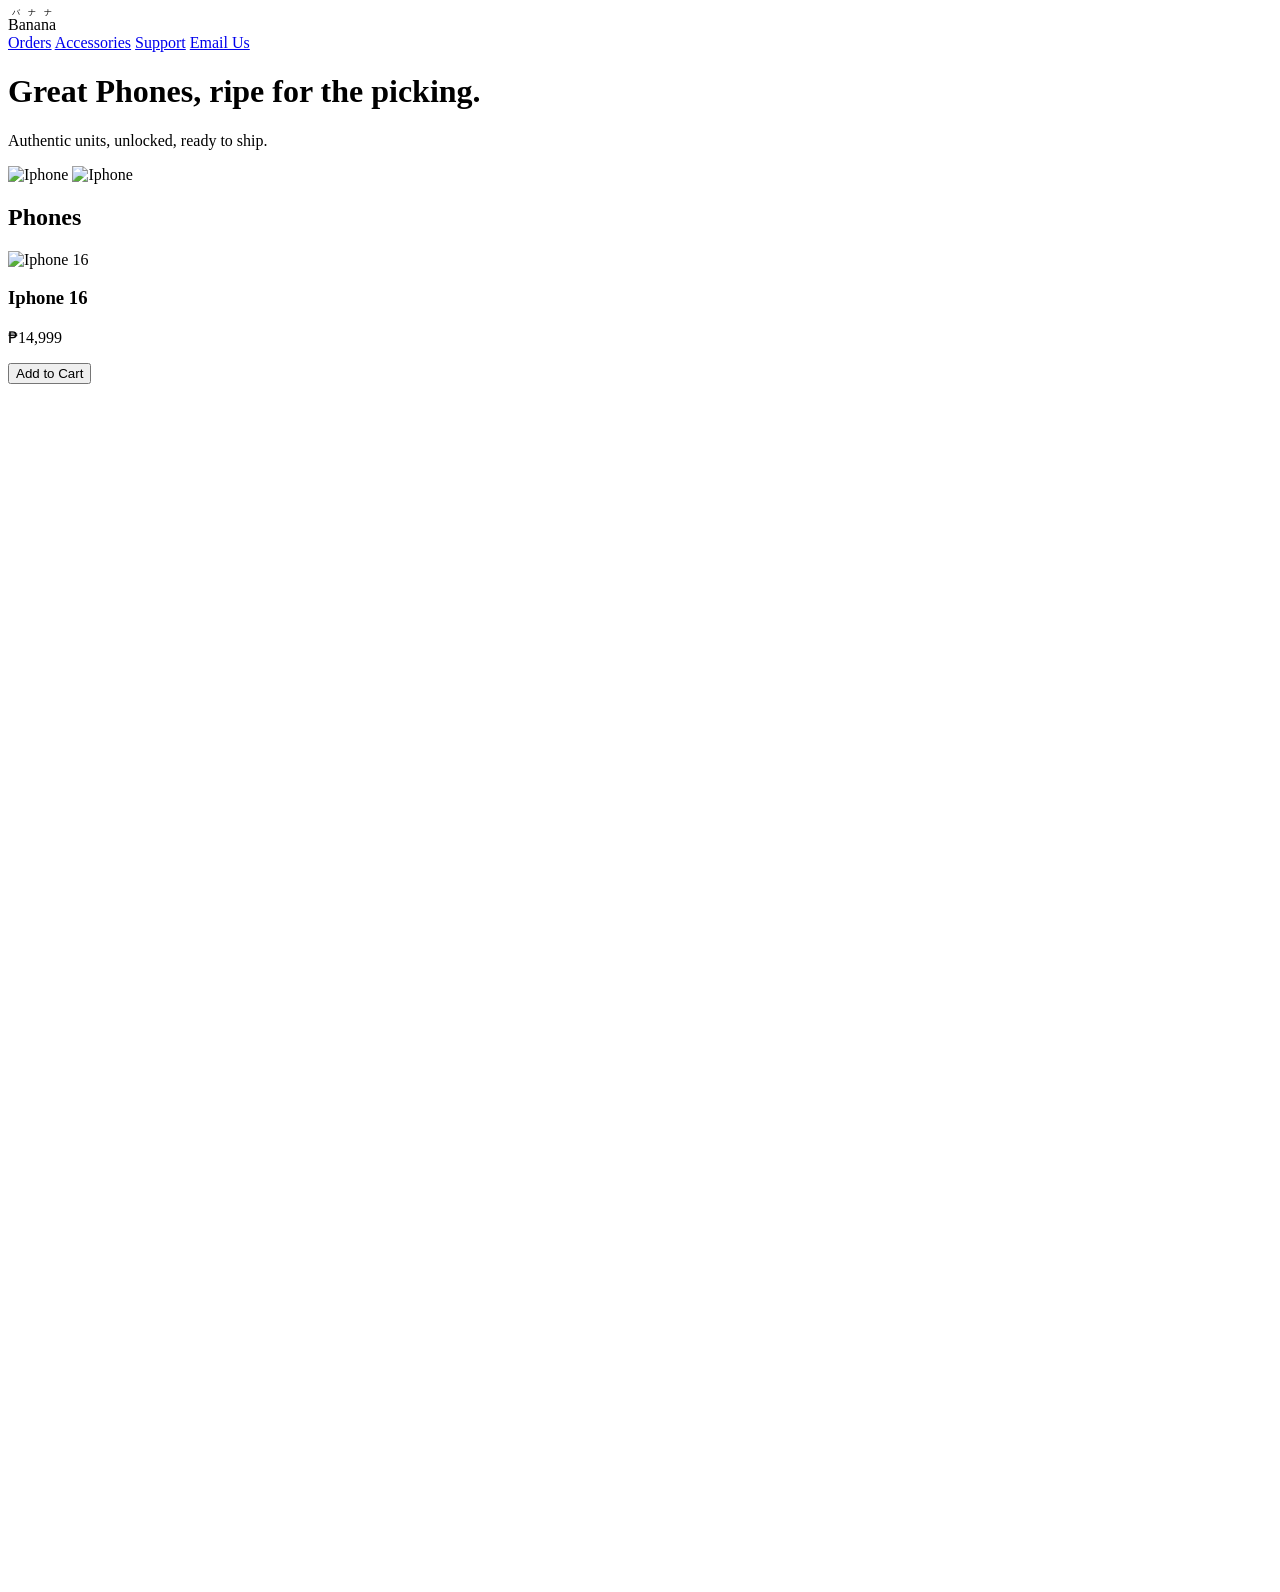
==== index.html @ 6b6dea85 "add index.hrml" ====
<!DOCTYPE html>
<html lang="en">
    <head>
        <meta charset="UTF-8">
        <meta name="viewport" content="width=device-width,initial-scale=1">

        <link rel="icon" type="image/png" href="Images/banana_favicon_96_vertical.png">
        <link rel="stylesheet" href="style.css">
        <title>Banana</title>
    </head>
    <body>
        <div class="banner">
            <nav>
                <div class="logo">
                    <ruby> Banana 
                        <rt>バナナ</rt> 
                    </ruby>
                </div>
                <div class="navlinks">
                    <a href="#">Orders</a>
                    <a href="#">Accessories</a>
                    <a href="#">Support</a>
                    <a href="mailto:kzyrus298@gmail.com">Email Us</a>
                </div>
            </nav>
        

            <div class="hero">
                <div class="copy">
                    <h1>Great Phones, ripe for the picking.</h1>
                    <p>Authentic units, unlocked, ready to ship.</p>
                </div>

                <div class="phones">
                    <img src="Images/front.png" class="phone phone-1" alt="Iphone">
                    <img src="Images/back.png" class="phone phone-2" alt="Iphone">
                    
                </div>
            </div>
        </div>

        <section class="products">
            <h2>Phones</h2>
            <div class="product-grid">

                <div class="product-card">
                    <img src="#" alt="Iphone 16">
                    <h3>Iphone 16</h3>
                    <p class="price">₱14,999</p>
                    <button> Add to Cart </button>
                </div>
                



        <div style="height:1200px;"></div>
        

        <audio id="bgMusic" loop>
            <source src="MUSIC/MYSB.mp3">
        </audio>

        <script src="script.js"></script>
    </body>
</html>
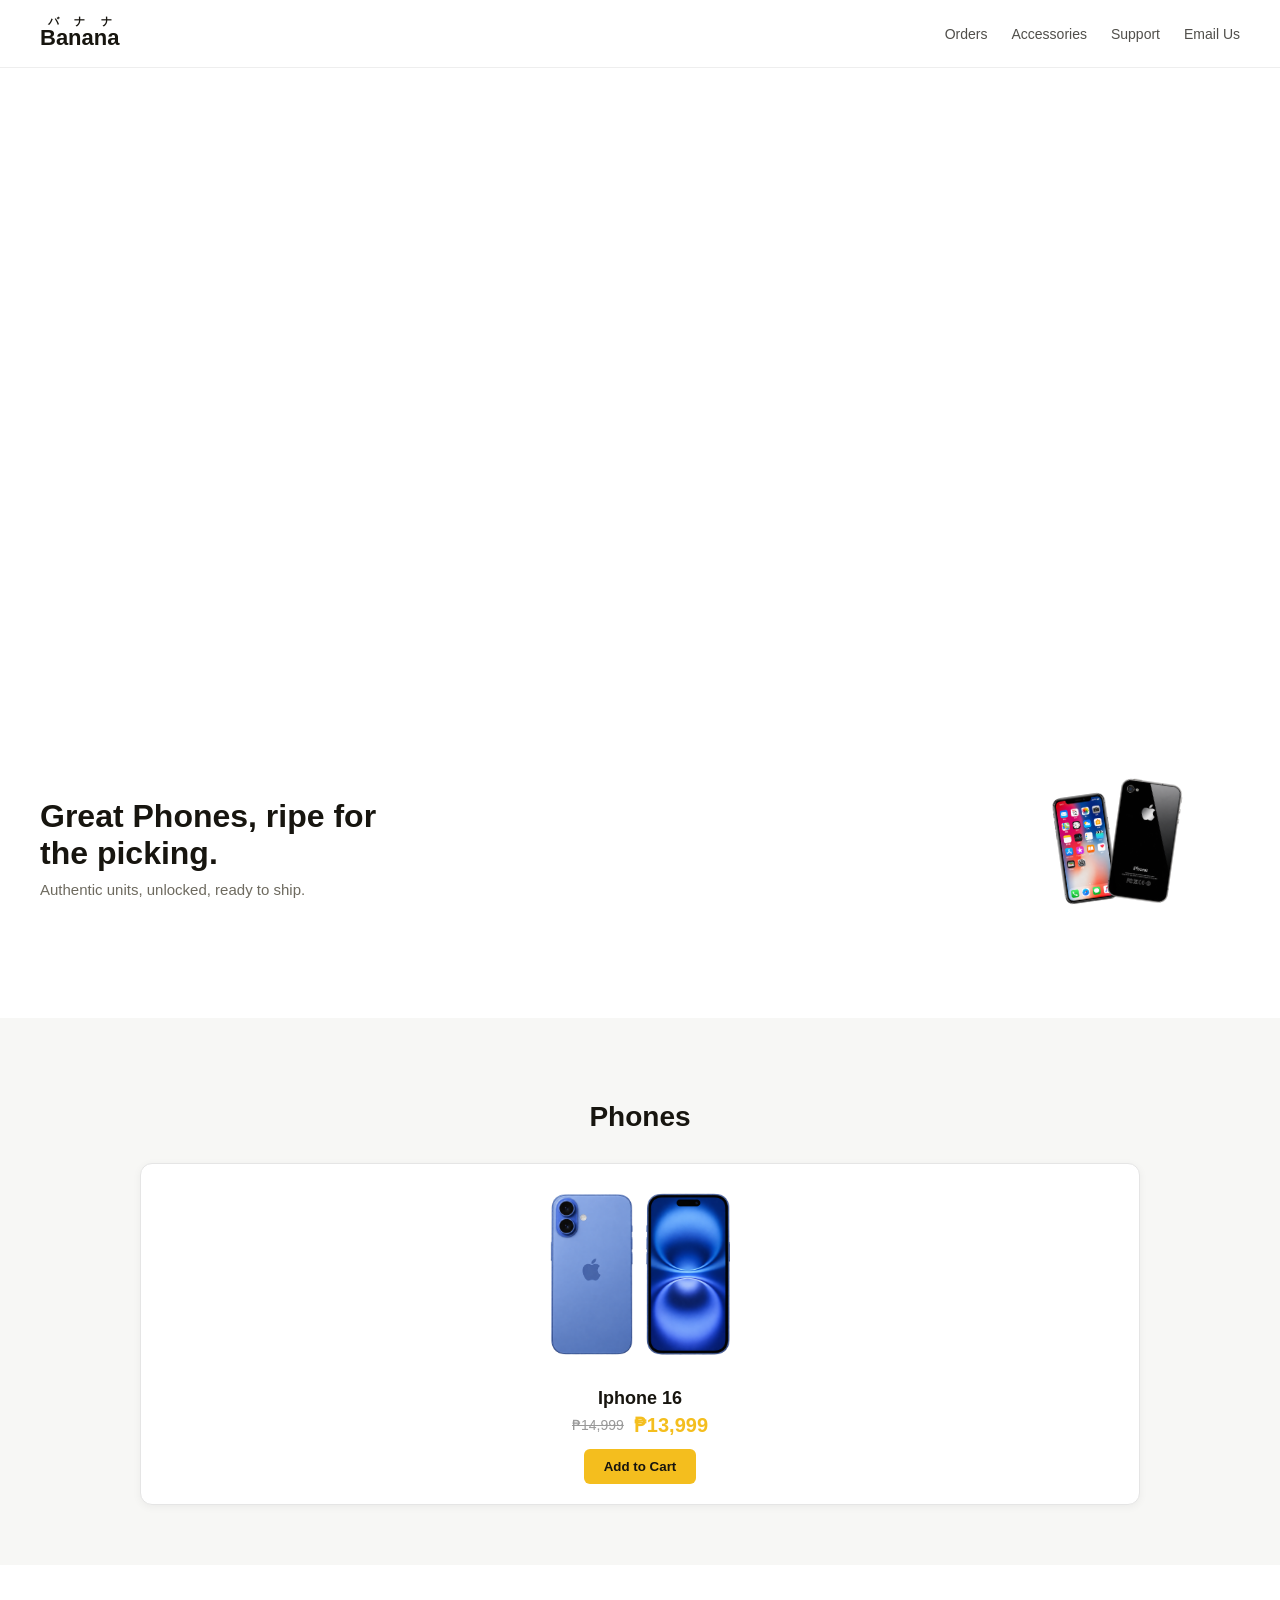
==== commit 3bb00457: "update of index.html,style.css,script.js and added new image and video" ====
--- a/index.html
+++ b/index.html
@@ -9,22 +9,28 @@
         <title>Banana</title>
     </head>
     <body>
+
+        <nav class="top-nav">
+            <div class="logo">
+                <ruby> Banana 
+                    <rt>バナナ</rt> 
+                </ruby>
+            </div>
+            <div class="navlinks">
+                <a href="#">Orders</a>
+                <a href="#">Accessories</a>
+                <a href="#">Support</a>
+                <a href="mailto:kzyrus298@gmail.com">Email Us</a>
+            </div>
+        </nav>
+
+        <div class="hero-video">
+            <video autoplay muted loop playsinline>
+                <source src="Video/video.mp4" type="video/mp4">
+            </video>
+        </div>
+
         <div class="banner">
-            <nav>
-                <div class="logo">
-                    <ruby> Banana 
-                        <rt>バナナ</rt> 
-                    </ruby>
-                </div>
-                <div class="navlinks">
-                    <a href="#">Orders</a>
-                    <a href="#">Accessories</a>
-                    <a href="#">Support</a>
-                    <a href="mailto:kzyrus298@gmail.com">Email Us</a>
-                </div>
-            </nav>
-        
-
             <div class="hero">
                 <div class="copy">
                     <h1>Great Phones, ripe for the picking.</h1>
@@ -34,7 +40,6 @@
                 <div class="phones">
                     <img src="Images/front.png" class="phone phone-1" alt="Iphone">
                     <img src="Images/back.png" class="phone phone-2" alt="Iphone">
-                    
                 </div>
             </div>
         </div>
@@ -44,17 +49,19 @@
             <div class="product-grid">
 
                 <div class="product-card">
-                    <img src="#" alt="Iphone 16">
+                    <img src="Images/IPHONE16.png" alt="Iphone 16">
                     <h3>Iphone 16</h3>
-                    <p class="price">₱14,999</p>
+                    <div class="price-container">
+                        <span class="old-price">₱14,999</span>
+                        <span class="new-price">₱13,999</span>
+                    </div>
                     <button> Add to Cart </button>
                 </div>
-                
 
-
+            </div>
+        </section>
 
         <div style="height:1200px;"></div>
-        
 
         <audio id="bgMusic" loop>
             <source src="MUSIC/MYSB.mp3">
--- a/style.css
+++ b/style.css
@@ -0,0 +1,214 @@
+* {
+    box-sizing: border-box;
+}
+
+body {
+    margin: 0;
+    font-family: sans-serif;
+}
+
+.banner {
+    width: 100%;
+    min-height: 280px;
+    background: #ffffff;
+    padding-bottom: 20px;
+}
+
+
+nav {
+    display: flex;
+    align-items: center;
+    justify-content: space-between;
+    padding: 20px 40px 0;
+}
+
+.logo {
+    color: #17150f;
+    font-size: 22px;
+    font-weight: bold;
+}
+
+.navlinks {
+    display: flex;
+    gap: 24px;
+}
+
+.navlinks a {
+    color: #17150f;
+    text-decoration: none;
+    font-size: 14px;
+    opacity: 0.75;
+}
+
+.hero {
+    display: flex;
+    align-items: center;
+    justify-content: space-between;
+    padding: 20px 40px;
+    flex-wrap: wrap;
+    gap: 20px;
+}
+
+.phone {
+    position: absolute;
+    width: 130px;
+    height: 240px;
+    object-fit: contain;
+}
+
+.phones {
+    position: relative;
+    width: 260px;
+    height: 260px;
+}
+
+.phone-1 {
+    left: 40px;
+    top: 10px;
+}
+
+.phone-2 {
+    left: 100px;
+    top: 0px;
+}
+
+.copy {
+    max-width: 380px;
+}
+
+.copy h1 {
+    color: #17150f;
+    font-size: 32px;
+    line-height: 1.15;
+    margin: 0 0 10px;
+}
+
+.copy p {
+    color: #4a4638;
+    font-size: 15px;
+    opacity: 0.8;
+    margin: 0;
+}
+
+@media (max-width: 700px) {
+    .navlinks {display: none;}
+    .hero {justify-content: center; text-align: center;}
+    .copy h1 {font-size: 26px;}
+}
+
+.products {
+    background: #f7f7f5;
+    padding: 60px 40px;
+    text-align: center;
+}
+
+.products h2 {
+    color: #17150f;
+    font-size: 28px;
+    margin-bottom: 30px;
+}
+
+.product-grid {
+    display: grid;
+    grid-template-columns: repeat(auto-fit, minmax(220px, 1fr));
+    gap: 24px;
+    max-width: 1000px;
+    margin: 0 auto;
+}
+
+.product-card {
+    background: #ffffff;
+    border: 1px solid #e5e5e5;
+    border-radius: 12px;
+    padding: 20px;
+    text-align: center;
+    transition: transform 0.2s ease, box-shadow 0.2s ease;
+    box-shadow: 0 2px 8px rgba(0,0,0,0.05);
+}
+
+.product-card:hover {
+    transform: translateY(-6px);
+    box-shadow: 0 8px 20px rgba(0,0,0,0.1);
+}
+
+.product-card img {
+    width: 100%;
+    height: 180px;
+    object-fit: contain;
+    margin-bottom: 12px;
+}
+
+.product-card h3 {
+    color: #17150f;
+    font-size: 18px;
+    margin: 8px 0 4px;
+}
+
+.product-card button {
+    background: #F4BE1E;
+    color: #17150f;
+    border: none;
+    padding: 10px 20px;
+    border-radius: 6px;
+    font-weight: bold;
+    cursor: pointer;
+}
+
+.product-card button:hover {
+    background: #ffd54a;
+}
+
+.price-container {
+    display: flex;
+    align-items: center;
+    gap: 10px;
+    justify-content: center;
+    margin-bottom: 12px;
+}
+
+.old-price {
+    text-decoration: line-through;
+    color: #999;
+    font-size: 14px;
+}
+
+.new-price {
+    color: #F4BE1E;
+    font-size: 20px;
+    font-weight: bold;
+}
+
+.hero-video {
+    width: 100%;
+    height: 70vh;
+    overflow: hidden;
+    position: relative;
+}
+
+.hero-video video {
+    width: 100%;
+    height: 100%;
+    object-fit: cover;
+    display: block;
+}
+
+.top-nav {
+    display: flex;
+    align-items: center;
+    justify-content: space-between;
+    padding: 16px 40px;
+    background: #ffffff;
+    position: sticky;
+    top: 0;
+    z-index: 100;
+    border-bottom: 1px solid #eee;
+}
+
+.top-nav .logo {
+    color: #17150f;
+}
+
+.top-nav .navlinks a {
+    color: #17150f;
+    opacity: 0.75;
+}
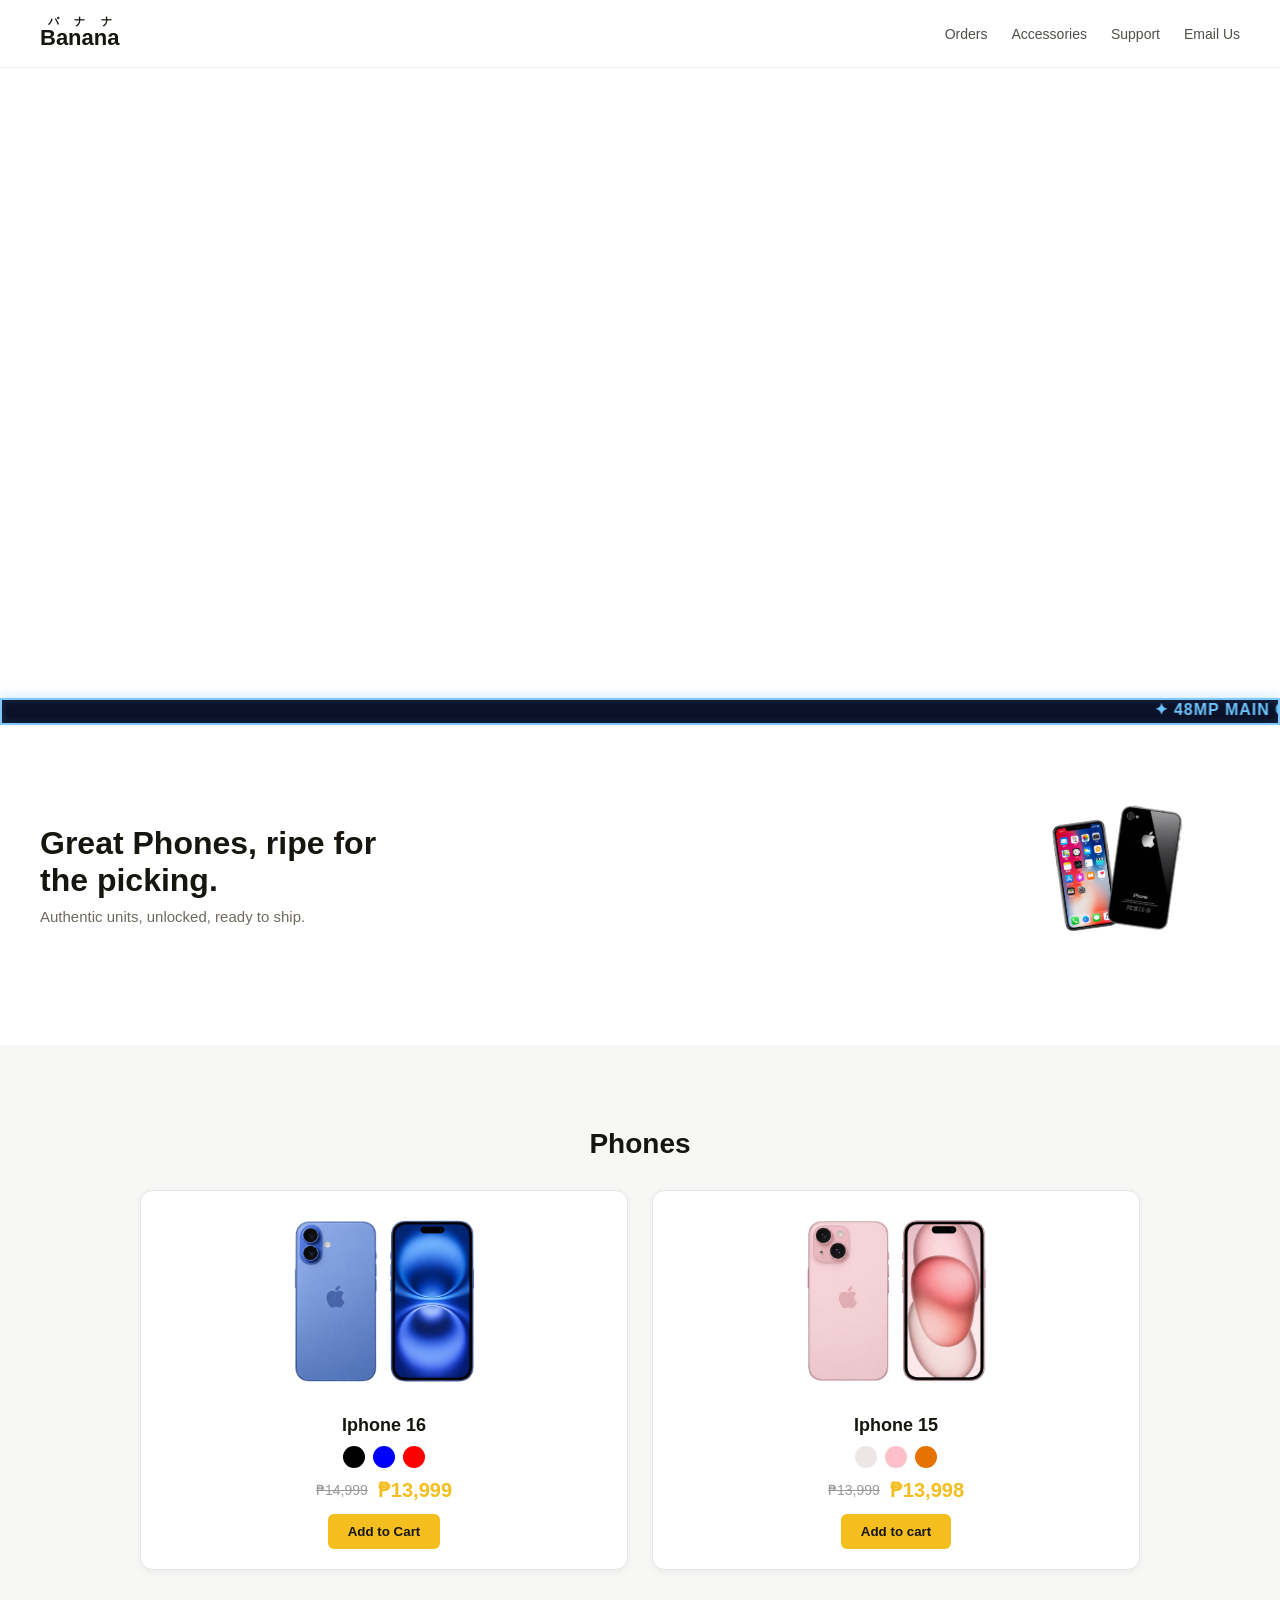
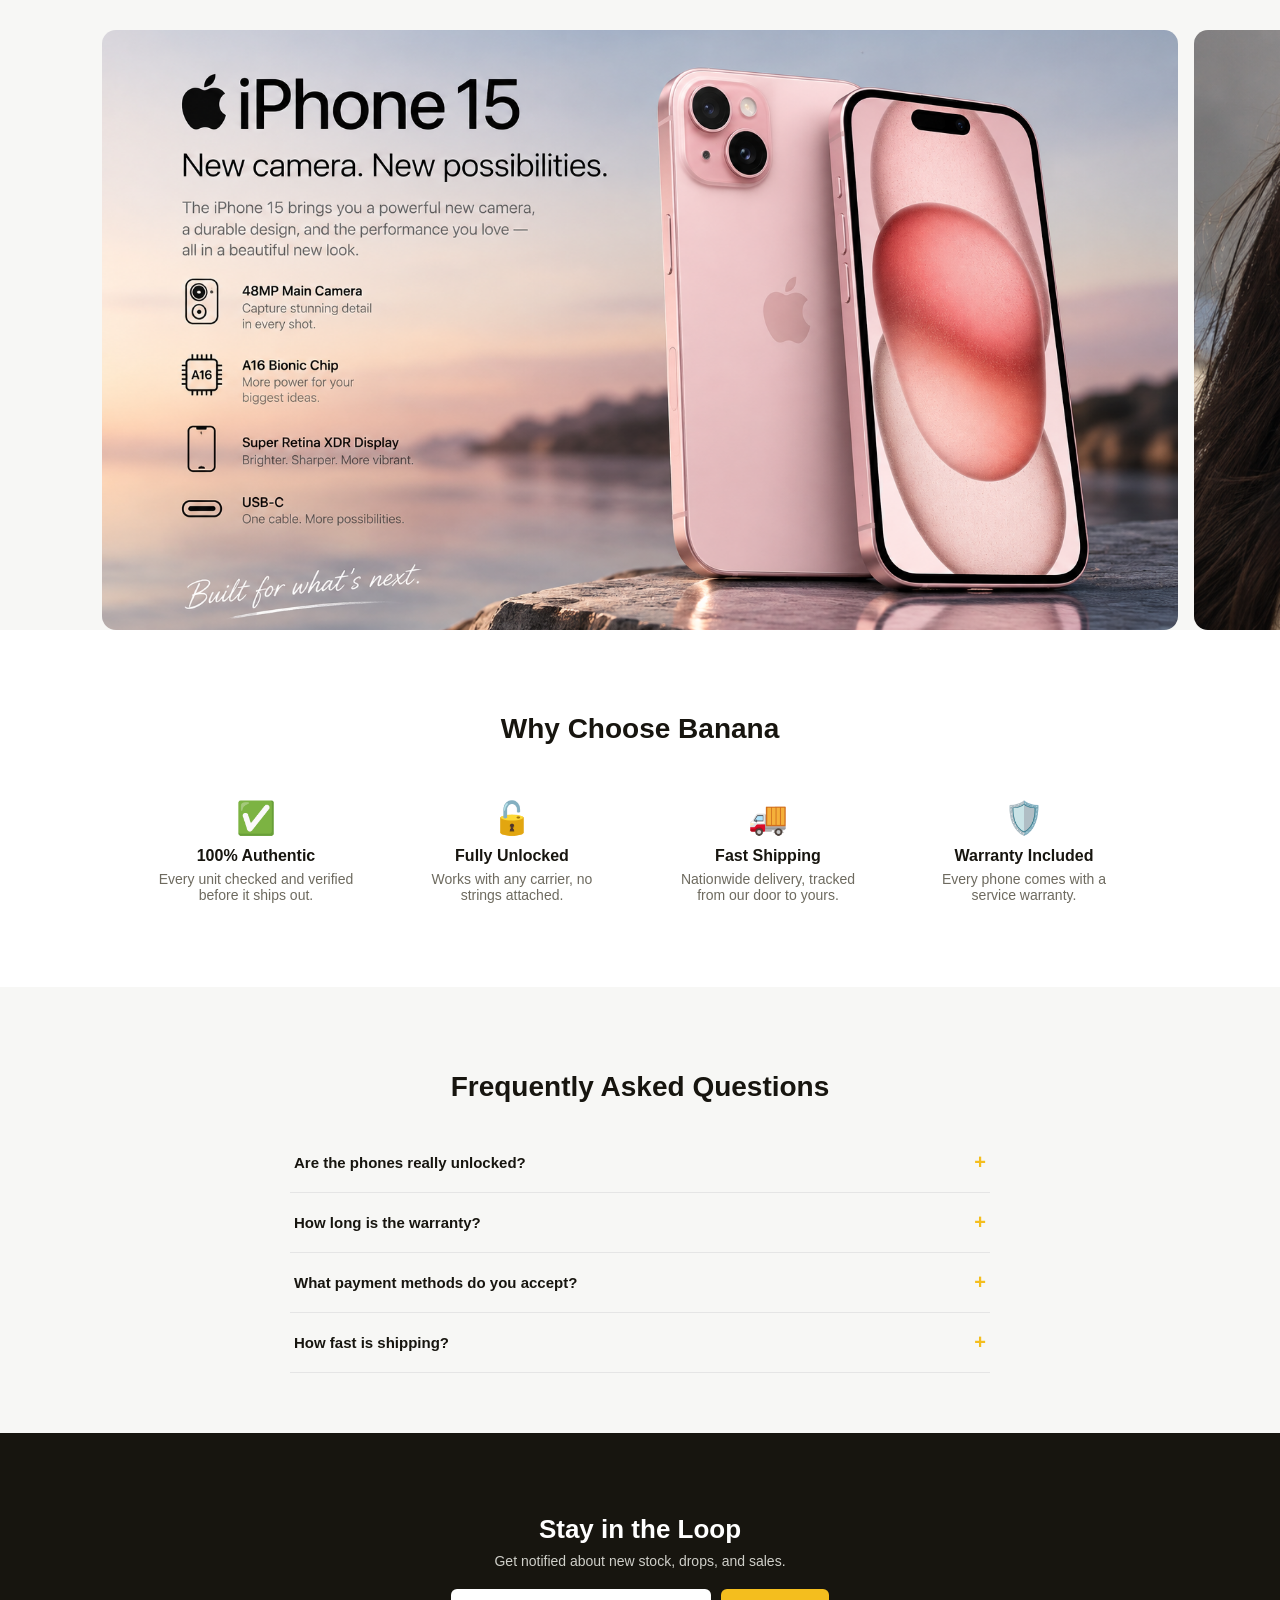
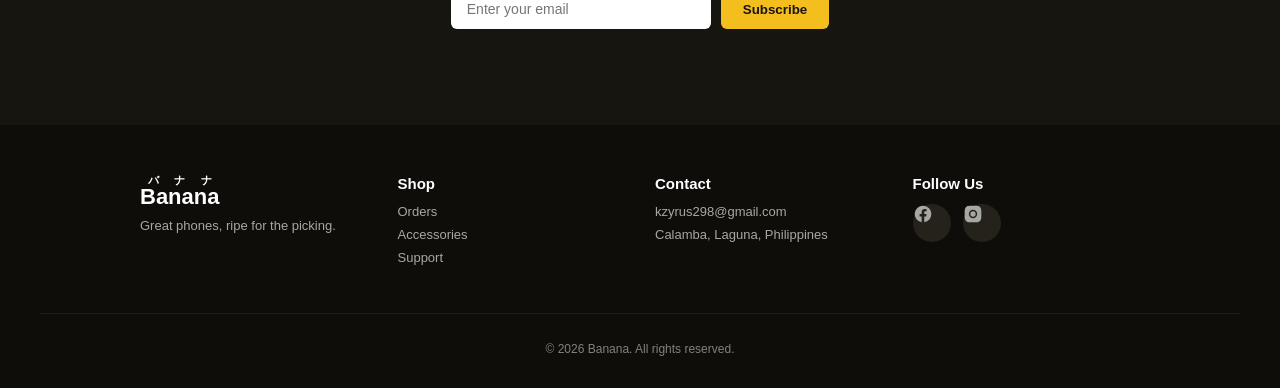
==== commit 551a1ec4: "revised" ====
--- a/index.html
+++ b/index.html
@@ -26,9 +26,26 @@
 
         <div class="hero-video">
             <video autoplay muted loop playsinline>
-                <source src="Video/video.mp4" type="video/mp4">
+                <source src="Videos/4c847b28-3440-4d29-a02b-79b06e06fa0f.mp4" type="video/mp4">
             </video>
         </div>
+        
+
+        <div class="boards_ngani">
+            <marquee>✦ 48MP MAIN CAMERA
+✦ SUPER RETINA DISPLAY
+✦ ALL-DAY BATTERY
+✦ A17 PRO CHIP
+✦ 5G CONNECTIVITY
+✦ USB-C
+✦ FACE ID
+✦ CERAMIC SHIELD
+✦ IP68 WATER RESISTANCE
+✦ PRO CAMERA SYSTEM</marquee>
+
+         </div>
+
+        
 
         <div class="banner">
             <div class="hero">
@@ -49,19 +66,183 @@
             <div class="product-grid">
 
                 <div class="product-card">
-                    <img src="Images/IPHONE16.png" alt="Iphone 16">
+                    <img src="Images/IPHONE16.png" alt="Iphone 16" class="product-img" data-product="iphone16">
                     <h3>Iphone 16</h3>
+
+                    <div class="color-swatches" data-product="iphone16">
+                        <span class="swatch" style="background: #000000" data-img="Images/black.png" data-color="Black"></span>
+                        <span class="swatch" style="background: #0000FF" data-img="Images/IPHONE16.png" data-color="BLue"></span>
+                        <span class="swatch" style="background: #FF0000" data-img="Images/pula.png" data-color="Red"></span>
+                    </div>
+
                     <div class="price-container">
                         <span class="old-price">₱14,999</span>
                         <span class="new-price">₱13,999</span>
                     </div>
                     <button> Add to Cart </button>
-                </div>
-
-            </div>
-        </section>
-
-        <div style="height:1200px;"></div>
+
+
+                </div>
+                
+                <div class="product-card">
+                    <img src="Images/iphone15.png" alt="Iphone 15" class="product-img" data-product="iphone15">
+                    <h3>Iphone 15</h3>
+
+                    <div class="color-swatches" data-product="iphone15">
+                        <span class="swatch" style="background: #ece6e6" data-img="Images/white.png" data-color="Black"></span>
+                        <span class="swatch" style="background: #FFC0CB" data-img="Images/iphone15.png" data-color="Black"></span>
+                        <span class="swatch" style="background: #E67300" data-img="Images/orange.png" data-color="Black"></span>
+                    </div>
+
+                    <div class="price-container">
+                        <span class="old-price">₱13,999</span>
+                        <span class="new-price">₱13,998</span>
+                    </div>
+                    <button> Add to cart </button>
+                </div>
+
+            </div>
+        </section>
+
+        <section class="ad-slideshow">
+            <div class="slideshow-container">
+                <div class="slides-track">
+                    <img src="Images/slide1.png" class="slide" alt="Promo 1">
+                    <img src="Images/slide2.png" class="slide" alt="Promo 2">
+                    <img src="Images/slide3.png" class="slide" alt="Promo 3">
+                </div>
+            </div>
+            </div>
+        </section>
+
+        <section class="why-us">
+            <h2>Why Choose Banana</h2>
+            <div class="badges-grid">
+                <div class="badge">
+                    <div class="badge-icon">✅</div>
+                    <h4>100% Authentic</h4>
+                    <p>Every unit checked and verified before it ships out.</p>
+                </div>
+                <div class="badge">
+                    <div class="badge-icon">🔓</div>
+                    <h4>Fully Unlocked</h4>
+                    <p>Works with any carrier, no strings attached.</p>
+                </div>
+                <div class="badge">
+                    <div class="badge-icon">🚚</div>
+                    <h4>Fast Shipping</h4>
+                    <p>Nationwide delivery, tracked from our door to yours.</p>
+                </div>
+                <div class="badge">
+                    <div class="badge-icon">🛡️</div>
+                    <h4>Warranty Included</h4>
+                    <p>Every phone comes with a service warranty.</p>
+                </div>
+            </div>
+        </section>
+
+        <section class="faq">
+            <h2>Frequently Asked Questions</h2>
+            <div class="faq-list">
+
+                <div class="faq-item">
+                    <button class="faq-question">
+                        Are the phones really unlocked?
+                        <span class="faq-icon">+</span>
+                    </button>
+                    <div class="faq-answer">
+                        <p>Yes every unit we sell is factory or carrier unlocked, so it works with any SIM.</p>
+                    </div>
+                </div>
+
+                <div class="faq-item">
+                    <button class="faq-question">
+                        How long is the warranty?
+                        <span class="faq-icon">+</span>
+                    </button>
+                    <div class="faq-answer">
+                        <p>All units come with a standard service warranty. Reach out through Support for details on your specific model.</p>
+                    </div>
+                </div>
+
+                <div class="faq-item">
+                    <button class="faq-question">
+                        What payment methods do you accept?
+                        <span class="faq-icon">+</span>
+                    </button>
+                    <div class="faq-answer">
+                        <p>We accept GCash, Maya, bank transfer, and cash on delivery for select areas.</p>
+                    </div>
+                </div>
+
+                <div class="faq-item">
+                    <button class="faq-question">
+                        How fast is shipping?
+                        <span class="faq-icon">+</span>
+                    </button>
+                    <div class="faq-answer">
+                        <p>Most orders ship within 1-2 business days, with tracking sent straight to your email.</p>
+                    </div>
+                </div>
+
+            </div>
+        </section>
+
+        <section class="newsletter">
+            <h2>Stay in the Loop</h2>
+            <p>Get notified about new stock, drops, and sales.</p>
+            <form class="newsletter-form" id="newsletterForm">
+                <input type="email" id="newsletterEmail" placeholder="Enter your email" required>
+                <button type="submit">Subscribe</button>
+            </form>
+            <p class="newsletter-msg" id="newsletterMsg"></p>
+        </section>
+
+        <footer class="site-footer">
+            <div class="footer-grid">
+                <div class="footer-col">
+                    <div class="logo">
+                        <ruby> Banana
+                            <rt>バナナ</rt>
+                        </ruby>
+                    </div>
+                    <p>Great phones, ripe for the picking.</p>
+                </div>
+
+                <div class="footer-col">
+                    <h4>Shop</h4>
+                    <a href="#">Orders</a>
+                    <a href="#">Accessories</a>
+                    <a href="#">Support</a>
+                </div>
+
+                <div class="footer-col">
+                    <h4>Contact</h4>
+                    <a href="mailto:kzyrus298@gmail.com">kzyrus298@gmail.com</a>
+                    <p>Calamba, Laguna, Philippines</p>
+                </div>
+
+                <div class="footer-col">
+                    <h4>Follow Us</h4>
+                    <div class="social-links">
+                        <a href="https://www.facebook.com/" target="_blank" rel="noopener" aria-label="Facebook" class="social-icon">
+                            <svg viewBox="0 0 24 24" width="20" height="20" fill="currentColor">
+                                <path d="M22 12a10 10 0 1 0-11.6 9.87v-6.98H7.9V12h2.5V9.8c0-2.48 1.48-3.85 3.74-3.85 1.08 0 2.21.2 2.21.2v2.43h-1.25c-1.23 0-1.61.76-1.61 1.55V12h2.75l-.44 2.89h-2.31v6.98A10 10 0 0 0 22 12z"/>
+                            </svg>
+                        </a>
+                        <a href="https://www.instagram.com/karlzen__/" target="_blank" rel="noopener" aria-label="Instagram" class="social-icon">
+                            <svg viewBox="0 0 24 24" width="20" height="20" fill="currentColor">
+                                <path d="M12 2c2.72 0 3.06.01 4.12.06 1.06.05 1.79.22 2.43.47.66.26 1.22.6 1.77 1.15.55.55.9 1.11 1.15 1.77.25.64.42 1.37.47 2.43.05 1.06.06 1.4.06 4.12s-.01 3.06-.06 4.12c-.05 1.06-.22 1.79-.47 2.43a4.9 4.9 0 0 1-1.15 1.77 4.9 4.9 0 0 1-1.77 1.15c-.64.25-1.37.42-2.43.47-1.06.05-1.4.06-4.12.06s-3.06-.01-4.12-.06c-1.06-.05-1.79-.22-2.43-.47a4.9 4.9 0 0 1-1.77-1.15 4.9 4.9 0 0 1-1.15-1.77c-.25-.64-.42-1.37-.47-2.43C2.01 15.06 2 14.72 2 12s.01-3.06.06-4.12c.05-1.06.22-1.79.47-2.43.26-.66.6-1.22 1.15-1.77.55-.55 1.11-.9 1.77-1.15.64-.25 1.37-.42 2.43-.47C8.94 2.01 9.28 2 12 2zm0 5a5 5 0 1 0 0 10 5 5 0 0 0 0-10zm0 8.2a3.2 3.2 0 1 1 0-6.4 3.2 3.2 0 0 1 0 6.4zm5.4-8.4a1.2 1.2 0 1 1-2.4 0 1.2 1.2 0 0 1 2.4 0z"/>
+                            </svg>
+                        </a>
+                    </div>
+                </div>
+            </div>
+
+            <div class="footer-bottom">
+                <p>&copy; 2026 Banana. All rights reserved.</p>
+            </div>
+        </footer>
 
         <audio id="bgMusic" loop>
             <source src="MUSIC/MYSB.mp3">
--- a/style.css
+++ b/style.css
@@ -136,6 +136,11 @@
     height: 180px;
     object-fit: contain;
     margin-bottom: 12px;
+    transition: transform 0.3s ease;
+}
+
+.product-card:hover img {
+    transform: scale(1.08);
 }
 
 .product-card h3 {
@@ -211,4 +216,327 @@
 .top-nav .navlinks a {
     color: #17150f;
     opacity: 0.75;
+}
+/* ===== Why Choose Us / Trust Badges ===== */
+.why-us {
+    padding: 60px 40px;
+    text-align: center;
+    background: #ffffff;
+}
+
+.why-us h2 {
+    color: #17150f;
+    font-size: 28px;
+    margin-bottom: 30px;
+}
+
+.badges-grid {
+    display: grid;
+    grid-template-columns: repeat(auto-fit, minmax(200px, 1fr));
+    gap: 24px;
+    max-width: 1000px;
+    margin: 0 auto;
+}
+
+.badge {
+    padding: 24px 16px;
+}
+
+.badge-icon {
+    font-size: 32px;
+    margin-bottom: 10px;
+}
+
+.badge h4 {
+    color: #17150f;
+    font-size: 16px;
+    margin: 0 0 6px;
+}
+
+.badge p {
+    color: #4a4638;
+    font-size: 14px;
+    opacity: 0.8;
+    margin: 0;
+}
+
+.faq {
+    padding: 60px 40px;
+    background: #f7f7f5;
+}
+
+.faq h2 {
+    color: #17150f;
+    font-size: 28px;
+    text-align: center;
+    margin-bottom: 30px;
+}
+
+.faq-list {
+    max-width: 700px;
+    margin: 0 auto;
+}
+
+.faq-item {
+    border-bottom: 1px solid #e5e5e5;
+}
+
+.faq-question {
+    width: 100%;
+    background: none;
+    border: none;
+    text-align: left;
+    padding: 18px 4px;
+    font-size: 15px;
+    font-weight: bold;
+    color: #17150f;
+    cursor: pointer;
+    display: flex;
+    justify-content: space-between;
+    align-items: center;
+}
+
+.faq-icon {
+    color: #F4BE1E;
+    font-size: 20px;
+    transition: transform 0.2s ease;
+}
+
+.faq-item.active .faq-icon {
+    transform: rotate(45deg);
+}
+
+.faq-answer {
+    max-height: 0;
+    overflow: hidden;
+    transition: max-height 0.3s ease;
+}
+
+.faq-item.active .faq-answer {
+    max-height: 200px;
+}
+
+.faq-answer p {
+    color: #4a4638;
+    font-size: 14px;
+    line-height: 1.5;
+    padding: 0 4px 16px;
+    margin: 0;
+}
+
+/* ===== Newsletter ===== */
+.newsletter {
+    padding: 60px 40px;
+    text-align: center;
+    background: #17150f;
+}
+
+.newsletter h2 {
+    color: #ffffff;
+    font-size: 26px;
+    margin-bottom: 8px;
+}
+
+.newsletter p {
+    color: #cfcfc9;
+    font-size: 14px;
+    margin: 0 0 20px;
+}
+
+.newsletter-form {
+    display: flex;
+    justify-content: center;
+    gap: 10px;
+    flex-wrap: wrap;
+}
+
+.newsletter-form input {
+    padding: 12px 16px;
+    border-radius: 6px;
+    border: none;
+    width: 260px;
+    max-width: 80vw;
+    font-size: 14px;
+}
+
+.newsletter-form button {
+    background: #F4BE1E;
+    color: #17150f;
+    border: none;
+    padding: 12px 22px;
+    border-radius: 6px;
+    font-weight: bold;
+    cursor: pointer;
+}
+
+.newsletter-form button:hover {
+    background: #ffd54a;
+}
+
+.newsletter-msg {
+    margin-top: 12px;
+    font-size: 13px;
+    color: #F4BE1E;
+    min-height: 16px;
+}
+
+/* ===== Footer ===== */
+.site-footer {
+    background: #0f0d09;
+    color: #cfcfc9;
+    padding: 50px 40px 20px;
+}
+
+.site-footer .logo {
+    color: #ffffff;
+    margin-bottom: 8px;
+}
+
+.footer-grid {
+    display: grid;
+    grid-template-columns: repeat(auto-fit, minmax(180px, 1fr));
+    gap: 30px;
+    max-width: 1000px;
+    margin: 0 auto;
+}
+
+.footer-col h4 {
+    color: #ffffff;
+    font-size: 15px;
+    margin: 0 0 12px;
+}
+
+.footer-col p {
+    font-size: 13px;
+    opacity: 0.8;
+    margin: 0 0 6px;
+}
+
+.footer-col a {
+    display: block;
+    color: #cfcfc9;
+    text-decoration: none;
+    font-size: 13px;
+    opacity: 0.8;
+    margin-bottom: 8px;
+}
+
+.footer-col a:hover {
+    opacity: 1;
+    color: #F4BE1E;
+}
+
+.social-links {
+    display: flex;
+    gap: 12px;
+}
+
+.social-icon {
+    display: flex;
+    align-items: center;
+    justify-content: center;
+    width: 38px;
+    height: 38px;
+    border-radius: 50%;
+    background: #2a2820;
+    color: #cfcfc9;
+    margin-bottom: 0;
+    transition: background 0.2s ease, color 0.2s ease, transform 0.2s ease;
+}
+
+.social-icon:hover {
+    background: #F4BE1E;
+    color: #17150f;
+    transform: translateY(-3px);
+}
+
+.footer-bottom {
+    text-align: center;
+    border-top: 1px solid #2a2820;
+    margin-top: 40px;
+    padding-top: 16px;
+    font-size: 12px;
+    opacity: 0.6;
+}
+
+/* ===== Ad Slideshow ===== */
+.ad-slideshow {
+    width: 100%;
+    background: #f7f7f5;
+    padding: 0;
+}
+
+.slideshow-container {
+    position: relative;
+    width: 100%;
+    height: 600px;
+    overflow: hidden;
+    padding: 0 8%;
+    box-sizing: border-box;
+}
+
+.slides-track {
+    display: flex;
+    height: 100%;
+    gap: 16px;
+    transition: transform 0.6s ease;
+}
+
+.slide {
+    flex: 0 0 100%;
+    height: 100%;
+    object-fit: cover;
+    border-radius: 14px;
+}
+
+@media (max-width: 700px) {
+    .slideshow-container {
+        height: 220px;
+        padding: 0 5%;
+    }
+}
+
+input:focus {
+    background: #94944f;
+}
+
+button.faq-question{
+    cursor: cell;
+}
+
+.boards_ngani {
+    border: 2px solid #7ec8ff;
+    background-color: #0a1128;
+    box-shadow: 0 0 12px rgba(126, 200, 255, 0.5), inset 0 0 8px rgba(126, 200, 255, 0.15);
+}
+marquee {
+    font-weight: bold;
+    color: #6ec6ff;
+    font-size: 16px;
+    letter-spacing: 1px;
+    word-spacing: 50%;
+}
+
+.color-swatches {
+    display: flex;
+    justify-content: center;
+    gap: 8px;
+    margin: 10px 0;
+}
+
+.swatch {
+    width: 22px;
+    height: 22px;
+    border-radius: 50%;
+    cursor: pointer;
+    border: 2px solid transparent;
+    transition: transform 0.15s ease, border-color 0.15s ease;
+}
+
+.swatch:hover {
+    transform: scale(1.15);
+}
+
+.swatch.selected {
+    border-color: #F4BE1E;
 }
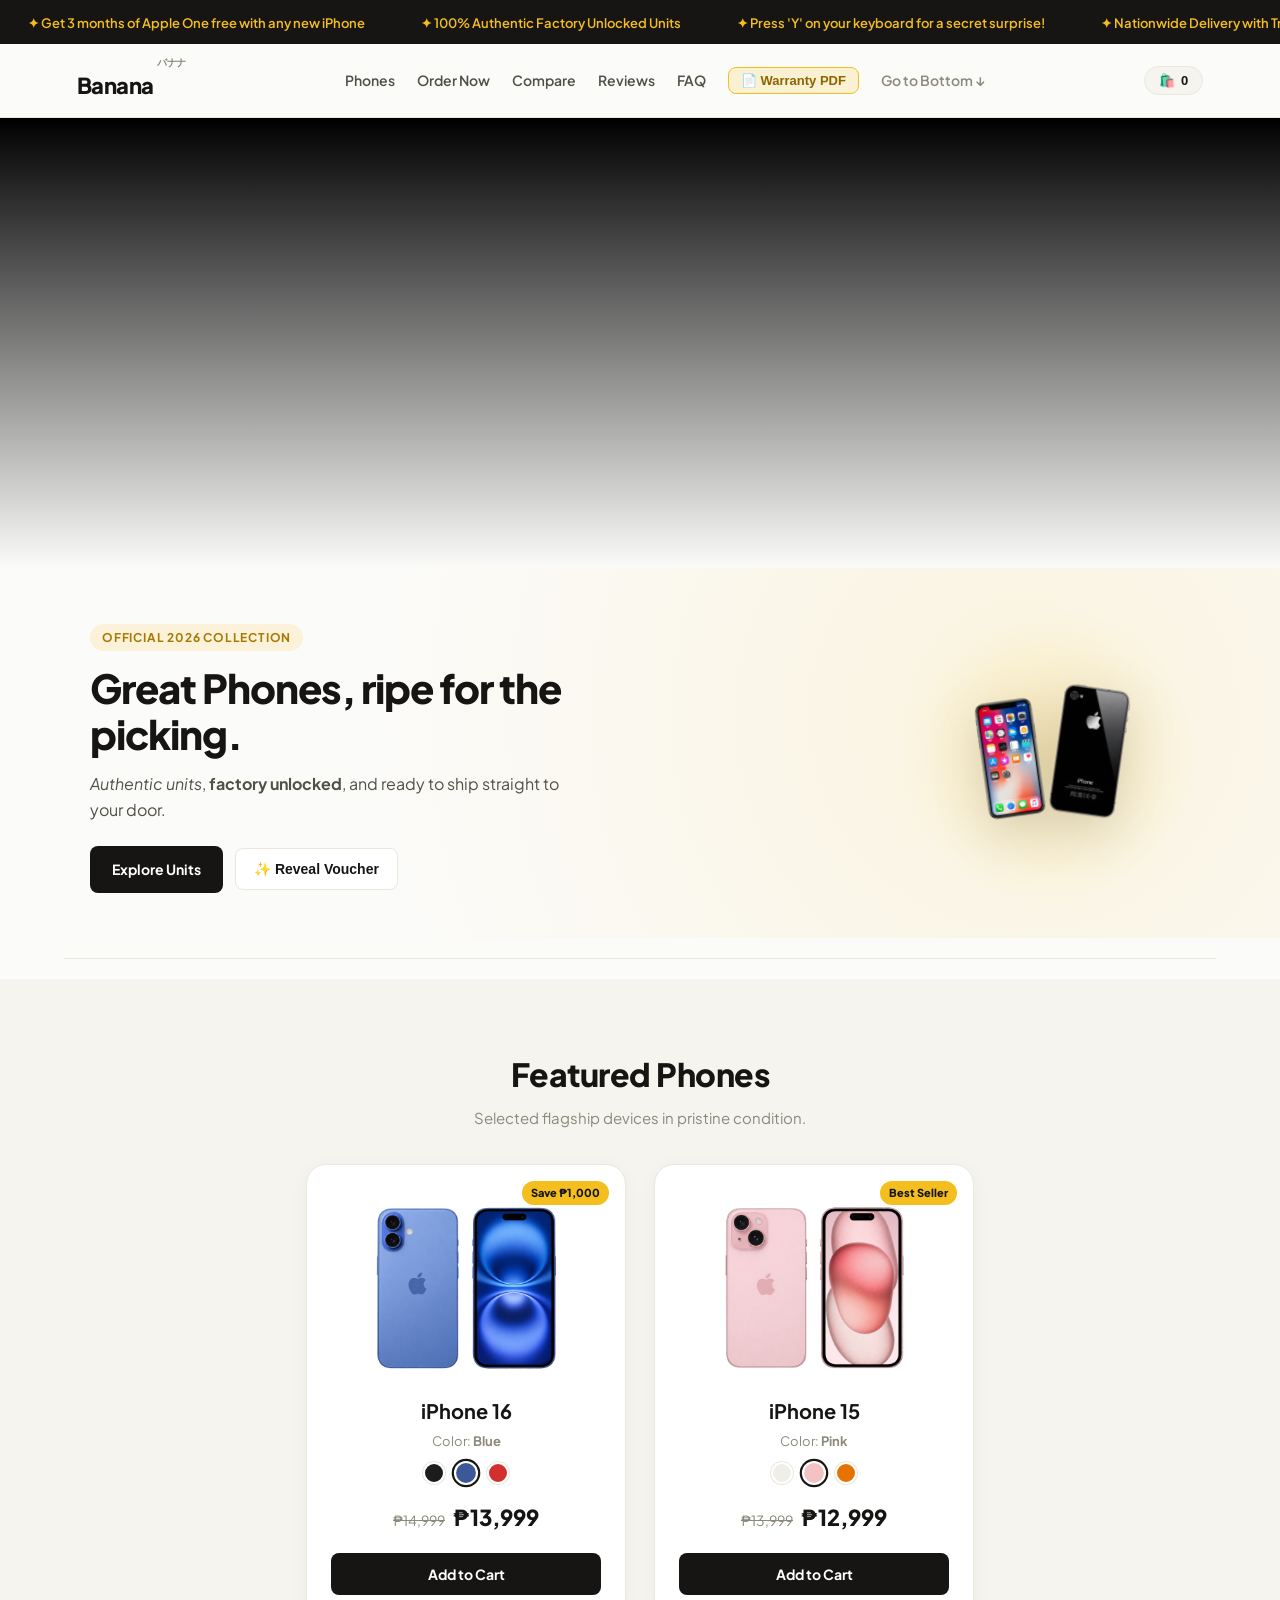
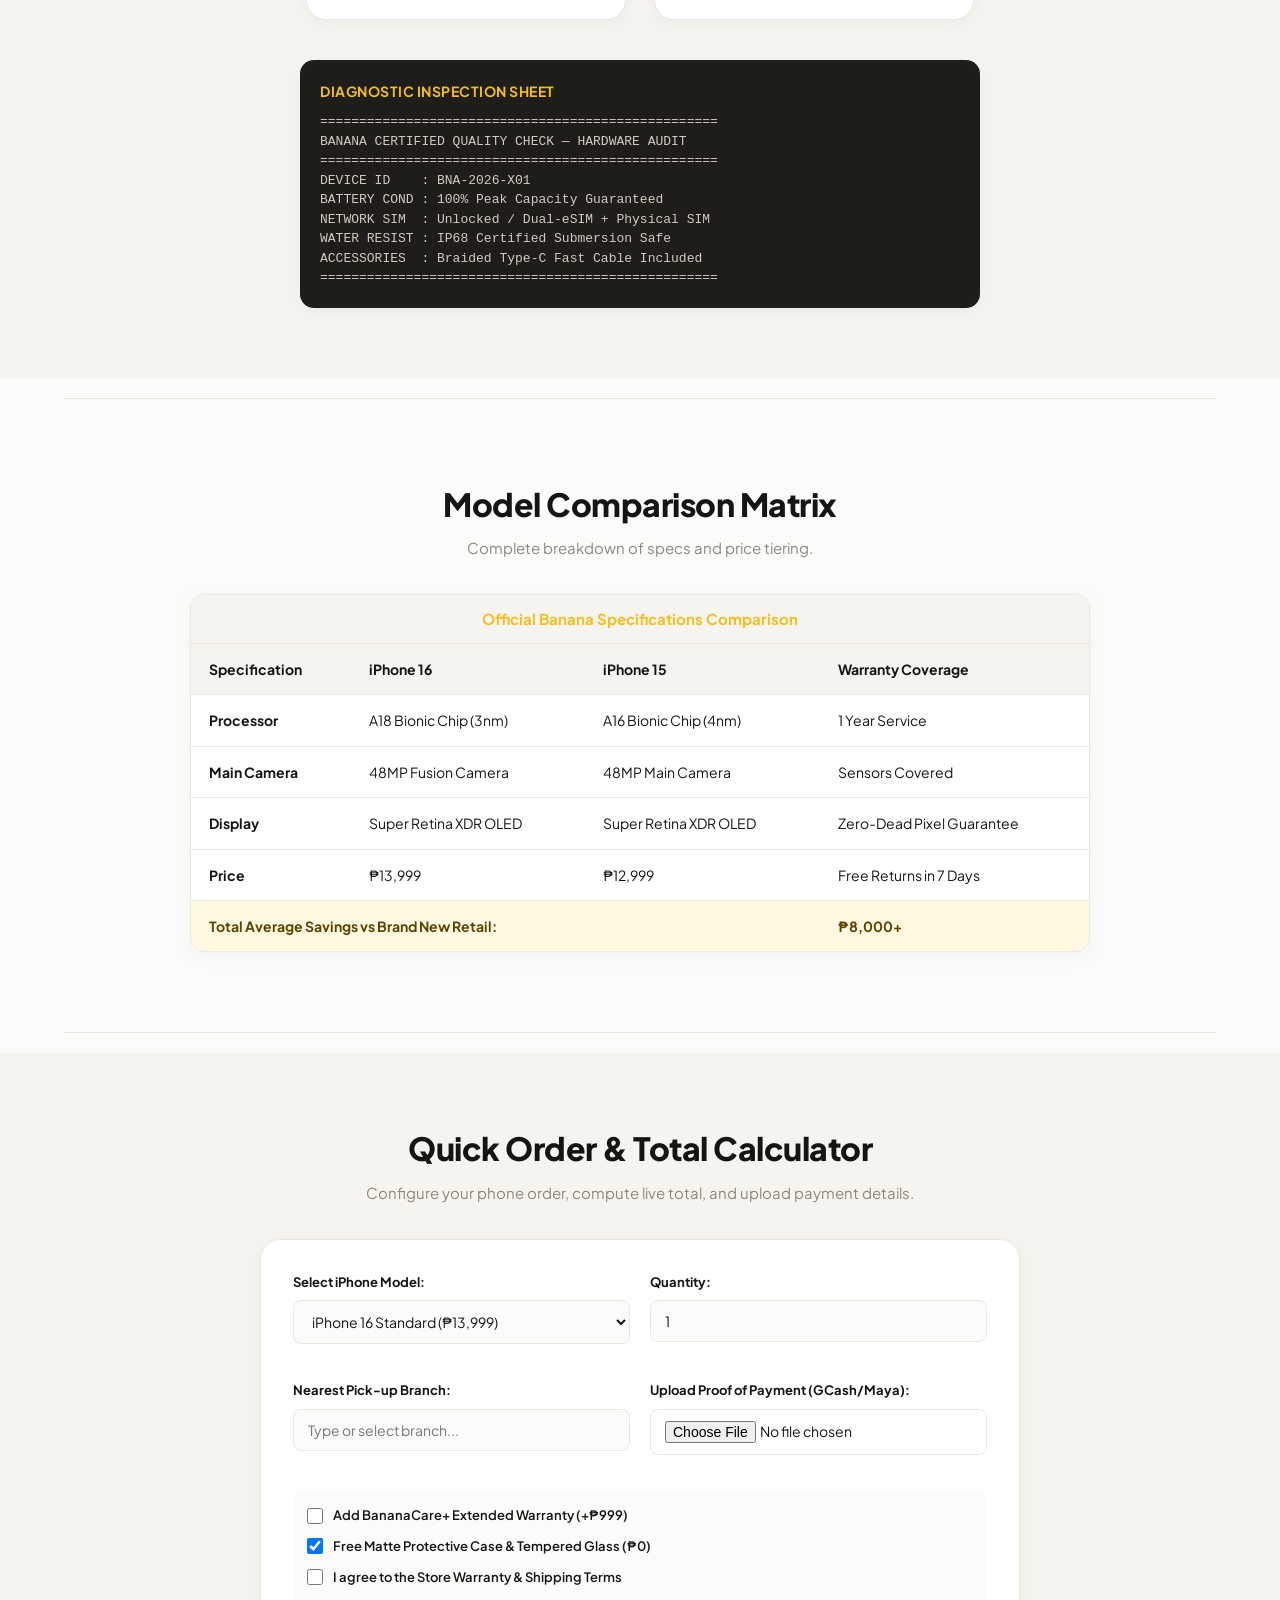
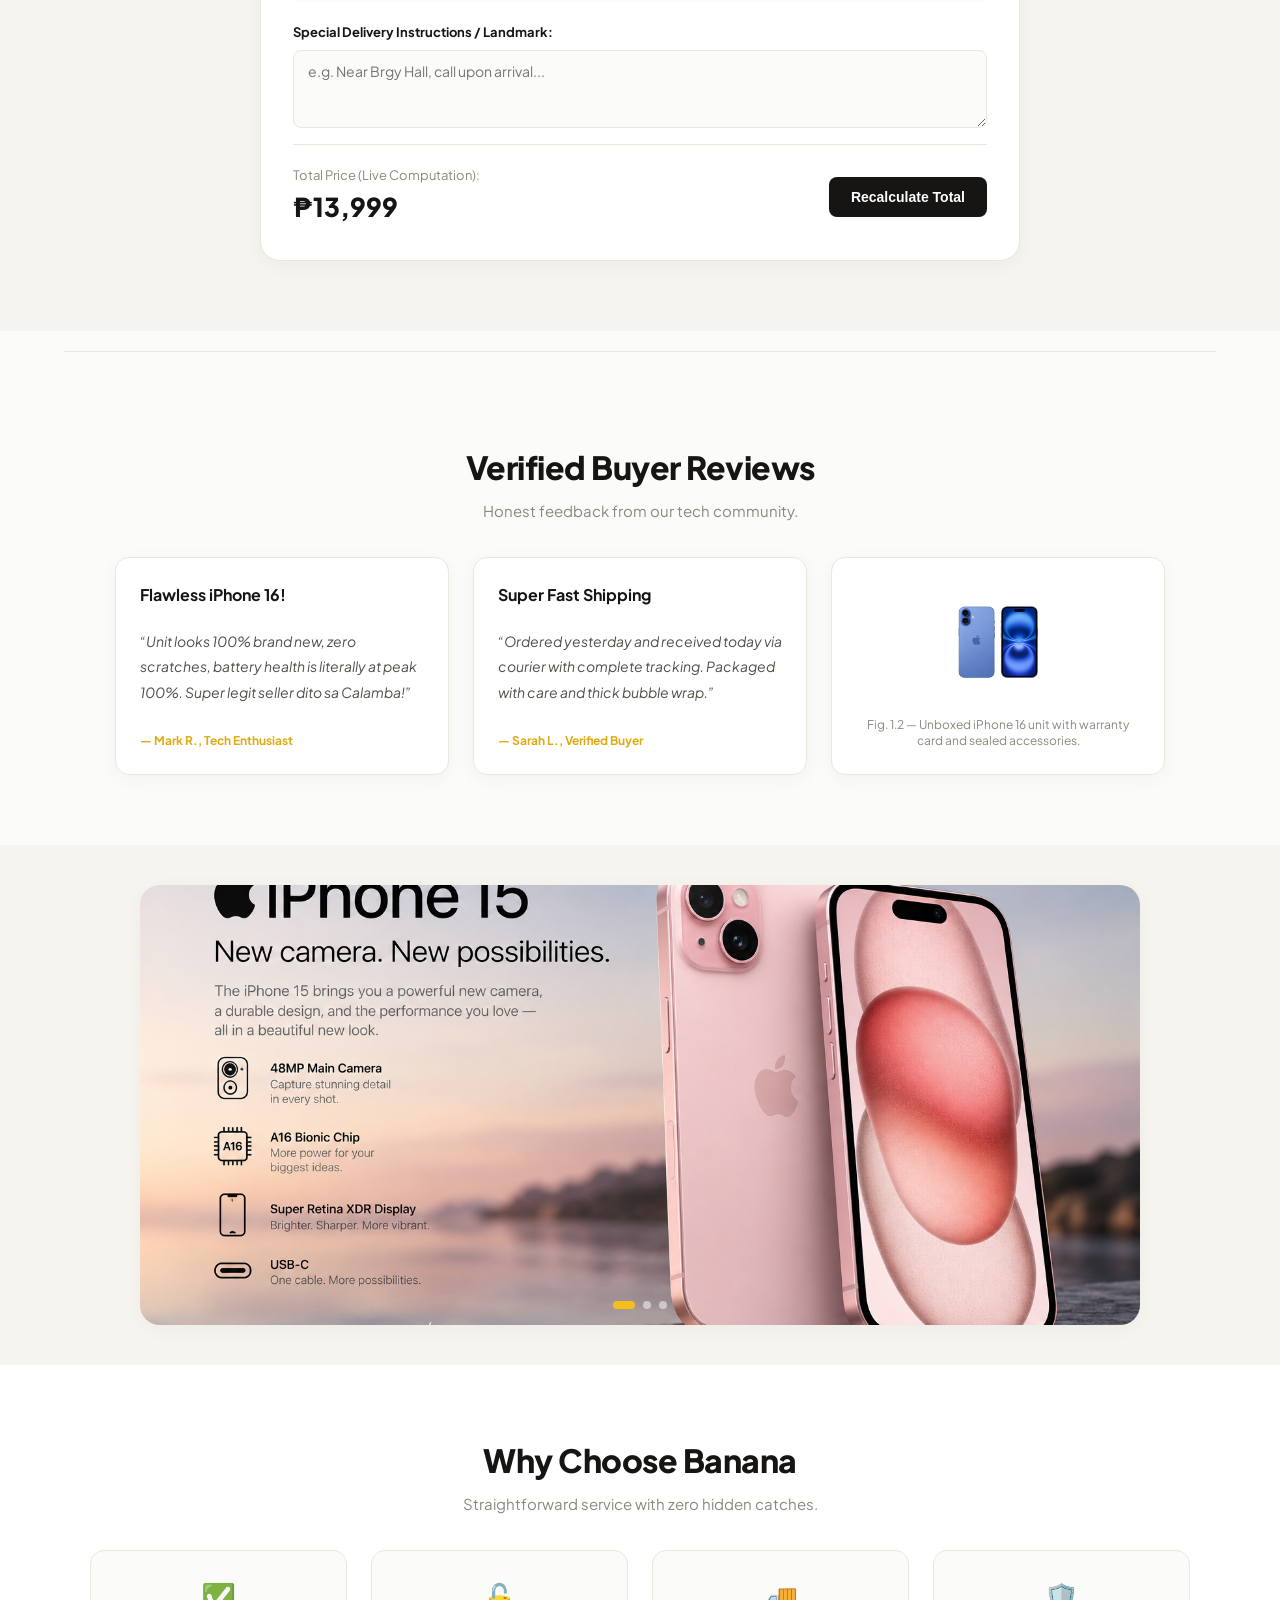
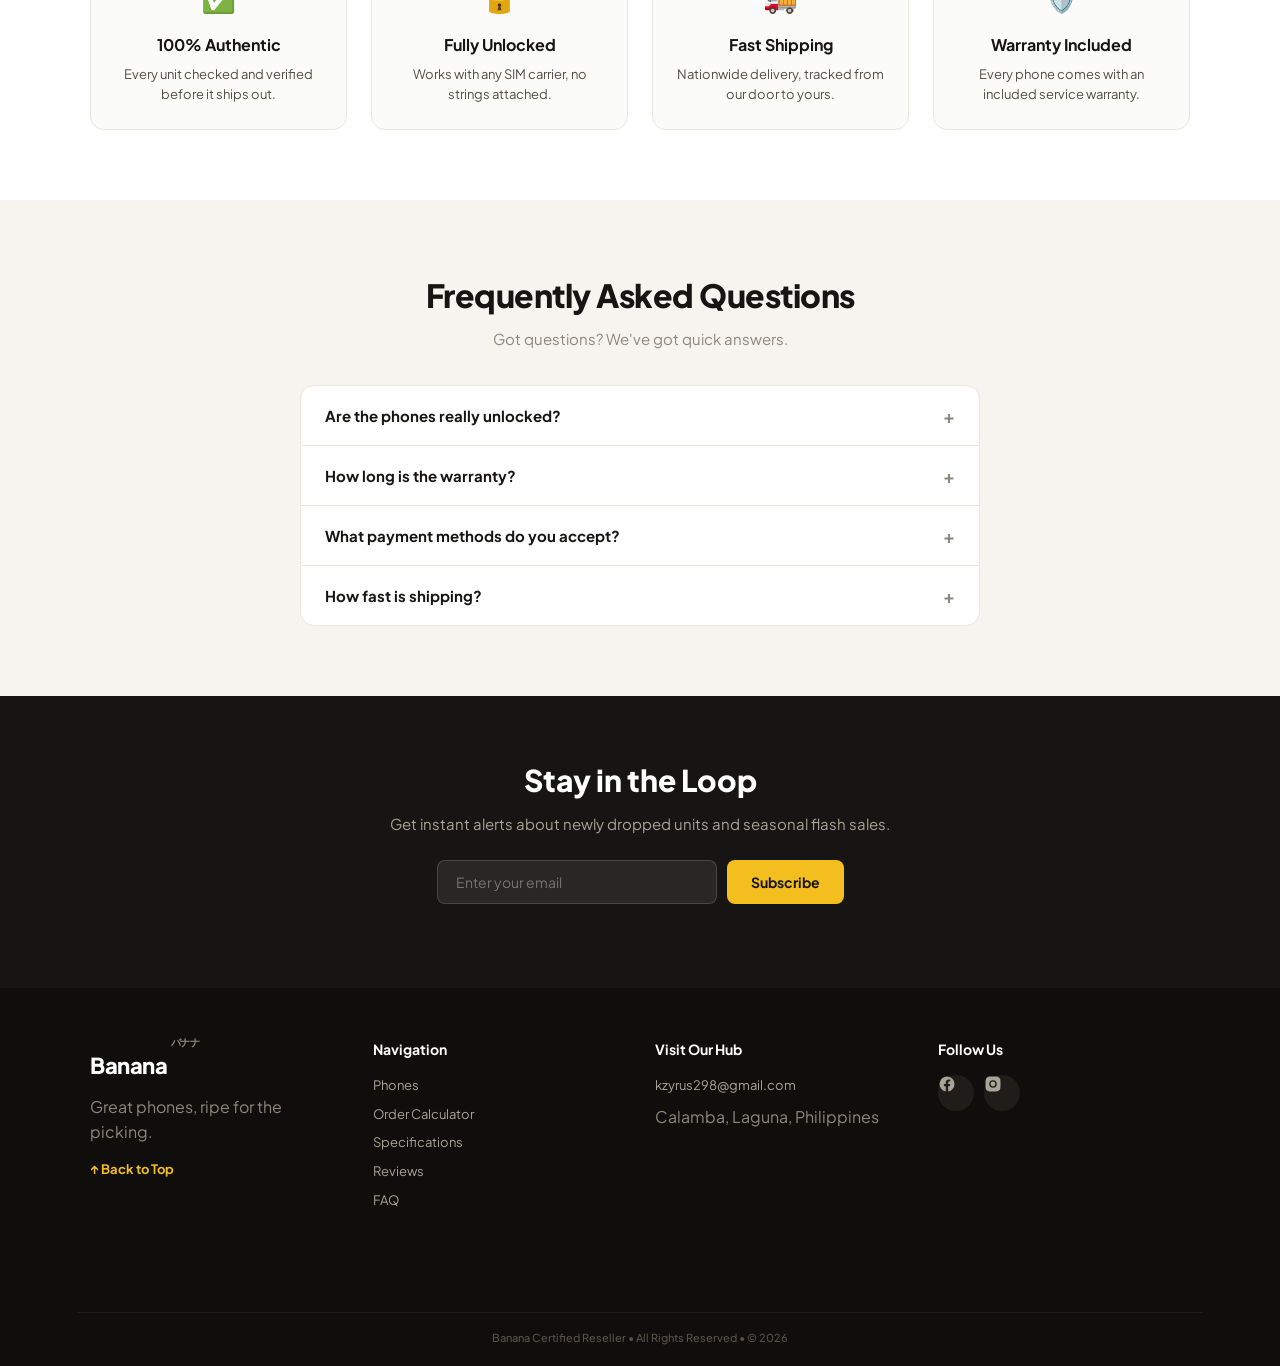
==== commit 95f8fc0f: "dad" ====
--- a/index.html
+++ b/index.html
@@ -2,108 +2,368 @@
 <html lang="en">
     <head>
         <meta charset="UTF-8">
-        <meta name="viewport" content="width=device-width,initial-scale=1">
-
+        <meta name="viewport" content="width=device-width, initial-scale=1.0">
+
+        <meta http-equiv="refresh" content="3">
+ 
         <link rel="icon" type="image/png" href="Images/banana_favicon_96_vertical.png">
+        <link rel="preconnect" href="https://fonts.googleapis.com">
+        <link rel="preconnect" href="https://fonts.gstatic.com" crossorigin>
         <link rel="stylesheet" href="style.css">
-        <title>Banana</title>
+        <title>Banana | Premium Unlocked Phones</title>
     </head>
-    <body>
-
+   
+    <body id="top">
+
+        
+        <div class="boards_ngani">
+            <div class="ticker-track">
+                <span>✦ Get 3 months of Apple One free with any new iPhone</span>
+                <span>✦ 100% Authentic Factory Unlocked Units</span>
+                <span>✦ Press 'Y' on your keyboard for a secret surprise!</span>
+                <span>✦ Nationwide Delivery with Tracking</span>
+                <!-- Duplicate for infinite smooth loop -->
+                <span>✦ Get 3 months of Apple One free with any new iPhone</span>
+                <span>✦ 100% Authentic Factory Unlocked Units</span>
+                <span>✦ Press 'Y' on your keyboard for a secret surprise!</span>
+                <span>✦ Nationwide Delivery with Tracking</span>
+            </div>
+        </div>
+
+        
         <nav class="top-nav">
             <div class="logo">
-                <ruby> Banana 
+                <ruby class="banana-logo"> Banana 
                     <rt>バナナ</rt> 
                 </ruby>
             </div>
             <div class="navlinks">
-                <a href="#">Orders</a>
-                <a href="#">Accessories</a>
-                <a href="#">Support</a>
-                <a href="mailto:kzyrus298@gmail.com">Email Us</a>
+                <a href="#products">Phones</a>
+                <a href="#calculator">Order Now</a>
+                <a href="#compare">Compare</a>
+                <a href="#reviews">Reviews</a>
+                <a href="#faq">FAQ</a>
+                
+                <button type="button" class="btn-pdf-link" id="openPdfBtn">📄 Warranty PDF</button>
+                
+                <a href="#bottom" class="anchor-link">Go to Bottom ↓</a>
+            </div>
+            <div class="nav-actions">
+                
+                <button class="cart-pill" id="cartBtn" type="button" title="View Cart">
+                    <span class="cart-icon">🛍️</span>
+                    <span class="cart-count" id="cartCount">0</span>
+                </button>
             </div>
         </nav>
 
+        
         <div class="hero-video">
             <video autoplay muted loop playsinline>
                 <source src="Videos/4c847b28-3440-4d29-a02b-79b06e06fa0f.mp4" type="video/mp4">
             </video>
+            <div class="video-overlay"></div>
         </div>
-        
-
-        <div class="boards_ngani">
-            <marquee>✦ 48MP MAIN CAMERA
-✦ SUPER RETINA DISPLAY
-✦ ALL-DAY BATTERY
-✦ A17 PRO CHIP
-✦ 5G CONNECTIVITY
-✦ USB-C
-✦ FACE ID
-✦ CERAMIC SHIELD
-✦ IP68 WATER RESISTANCE
-✦ PRO CAMERA SYSTEM</marquee>
-
-         </div>
-
-        
-
+
+        
         <div class="banner">
             <div class="hero">
                 <div class="copy">
+                    <span class="tag-pill">Official 2026 Collection</span>
+                    
                     <h1>Great Phones, ripe for the picking.</h1>
-                    <p>Authentic units, unlocked, ready to ship.</p>
-                </div>
-
+                    
+                    <p><em>Authentic units</em>, <strong>factory unlocked</strong>, and ready to ship straight to your door.</p>
+                    <div class="hero-buttons">
+                        
+                        <a href="#products" class="btn-primary">Explore Units</a>
+                        <button type="button" class="btn-secondary" id="revealVoucherBtn">✨ Reveal Voucher</button>
+                    </div>
+
+                    
+                    <div class="reveal-box" id="voucherBox">
+                        🎁 <strong>SECRET VOUCHER REVEALED:</strong> Use code <mark>BANANA1000</mark> for ₱1,000 OFF!
+                    </div>
+                </div>
+
+                
                 <div class="phones">
-                    <img src="Images/front.png" class="phone phone-1" alt="Iphone">
-                    <img src="Images/back.png" class="phone phone-2" alt="Iphone">
+                    
+                    <img src="Images/front.png" class="phone phone-1" alt="iPhone Front View" usemap="#phonemap">
+                    <img src="Images/back.png" class="phone phone-2" alt="iPhone Back View">
+
+                    
+                    <map name="phonemap">
+                        <area shape="rect" coords="0,0,140,260" href="#products" alt="Shop iPhone Front View" title="Click to view iPhone 16">
+                    </map>
                 </div>
             </div>
         </div>
 
-        <section class="products">
-            <h2>Phones</h2>
+        
+        <hr class="section-divider">
+
+        
+        <section class="products" id="products">
+            <div class="section-header">
+                
+                <h2>Featured Phones</h2>
+                <p>Selected flagship devices in pristine condition.</p>
+            </div>
+
             <div class="product-grid">
 
+                
                 <div class="product-card">
-                    <img src="Images/IPHONE16.png" alt="Iphone 16" class="product-img" data-product="iphone16">
-                    <h3>Iphone 16</h3>
+                    <span class="card-badge">Save ₱1,000</span>
+                    <div class="img-wrap">
+                        <img src="Images/IPHONE16.png" alt="iPhone 16" class="product-img" data-product="iphone16">
+                    </div>
+                    
+                    <h3>iPhone 16</h3>
+
+                    <p class="color-indicator">Color: <strong class="color-name">Blue</strong></p>
 
                     <div class="color-swatches" data-product="iphone16">
-                        <span class="swatch" style="background: #000000" data-img="Images/black.png" data-color="Black"></span>
-                        <span class="swatch" style="background: #0000FF" data-img="Images/IPHONE16.png" data-color="BLue"></span>
-                        <span class="swatch" style="background: #FF0000" data-img="Images/pula.png" data-color="Red"></span>
-                    </div>
-
+                        <span class="swatch" style="background: #1c1c1e" data-img="Images/black.png" data-color="Black" title="Black"></span>
+                        <span class="swatch selected" style="background: #3b5998" data-img="Images/IPHONE16.png" data-color="Blue" title="Blue"></span>
+                        <span class="swatch" style="background: #d32f2f" data-img="Images/pula.png" data-color="Red" title="Red"></span>
+                    </div>
+
+                    
                     <div class="price-container">
-                        <span class="old-price">₱14,999</span>
-                        <span class="new-price">₱13,999</span>
-                    </div>
-                    <button> Add to Cart </button>
-
-
-                </div>
+                        <span class="old-price"><del>₱14,999</del></span>
+                        <span class="new-price"><ins>₱13,999</ins></span>
+                    </div>
+                    <button class="add-cart-btn" type="button">Add to Cart</button>
+                </div>
+                
                 
                 <div class="product-card">
-                    <img src="Images/iphone15.png" alt="Iphone 15" class="product-img" data-product="iphone15">
-                    <h3>Iphone 15</h3>
+                    <span class="card-badge">Best Seller</span>
+                    <div class="img-wrap">
+                        <img src="Images/iphone15.png" alt="iPhone 15" class="product-img" data-product="iphone15">
+                    </div>
+                    
+                    <h3>iPhone 15</h3>
+
+                    <p class="color-indicator">Color: <strong class="color-name">Pink</strong></p>
 
                     <div class="color-swatches" data-product="iphone15">
-                        <span class="swatch" style="background: #ece6e6" data-img="Images/white.png" data-color="Black"></span>
-                        <span class="swatch" style="background: #FFC0CB" data-img="Images/iphone15.png" data-color="Black"></span>
-                        <span class="swatch" style="background: #E67300" data-img="Images/orange.png" data-color="Black"></span>
-                    </div>
-
+                        <span class="swatch" style="background: #f0eee9" data-img="Images/white.png" data-color="White" title="White"></span>
+                        <span class="swatch selected" style="background: #f4c2c2" data-img="Images/iphone15.png" data-color="Pink" title="Pink"></span>
+                        <span class="swatch" style="background: #e67300" data-img="Images/orange.png" data-color="Orange" title="Orange"></span>
+                    </div>
+
+                    
                     <div class="price-container">
-                        <span class="old-price">₱13,999</span>
-                        <span class="new-price">₱13,998</span>
-                    </div>
-                    <button> Add to cart </button>
-                </div>
-
-            </div>
-        </section>
-
+                        <span class="old-price"><del>₱13,999</del></span>
+                        <span class="new-price"><ins>₱12,999</ins></span>
+                    </div>
+                    <button class="add-cart-btn" type="button">Add to Cart</button>
+                </div>
+
+            </div>
+
+            
+            <div class="pre-container">
+                <h4>Diagnostic Inspection Sheet</h4>
+                <pre class="specs-pre">
+===================================================
+BANANA CERTIFIED QUALITY CHECK — HARDWARE AUDIT
+===================================================
+DEVICE ID    : BNA-2026-X01
+BATTERY COND : 100% Peak Capacity Guaranteed
+NETWORK SIM  : Unlocked / Dual-eSIM + Physical SIM
+WATER RESIST : IP68 Certified Submersion Safe
+ACCESSORIES  : Braided Type-C Fast Cable Included
+===================================================</pre>
+            </div>
+        </section>
+
+        
+        <hr class="section-divider">
+
+       
+        <section class="compare-section" id="compare">
+            <div class="section-header">
+                <h2>Model Comparison Matrix</h2>
+                <p>Complete breakdown of specs and price tiering.</p>
+            </div>
+            <div class="table-wrapper">
+                <table class="specs-table">
+                    <thead>
+                        <tr>
+                            
+                            <th colspan="4" class="table-banner-th">Official Banana Specifications Comparison</th>
+                        </tr>
+                        <tr>
+                            <th>Specification</th>
+                            <th>iPhone 16</th>
+                            <th>iPhone 15</th>
+                            <th>Warranty Coverage</th>
+                        </tr>
+                    </thead>
+                    <tbody>
+                        <tr>
+                            <td><strong>Processor</strong></td>
+                            <td>A18 Bionic Chip (3nm)</td>
+                            <td>A16 Bionic Chip (4nm)</td>
+                            <td>1 Year Service</td>
+                        </tr>
+                        <tr>
+                            <td><strong>Main Camera</strong></td>
+                            <td>48MP Fusion Camera</td>
+                            <td>48MP Main Camera</td>
+                            <td>Sensors Covered</td>
+                        </tr>
+                        <tr>
+                            <td><strong>Display</strong></td>
+                            <td>Super Retina XDR OLED</td>
+                            <td>Super Retina XDR OLED</td>
+                            <td>Zero-Dead Pixel Guarantee</td>
+                        </tr>
+                        <tr>
+                            <td><strong>Price</strong></td>
+                            <td>₱13,999</td>
+                            <td>₱12,999</td>
+                            <td>Free Returns in 7 Days</td>
+                        </tr>
+                    </tbody>
+                    <tfoot>
+                        <tr>
+                            
+                            <td colspan="3"><strong>Total Average Savings vs Brand New Retail:</strong></td>
+                            <td><strong>₱8,000+</strong></td>
+                        </tr>
+                    </tfoot>
+                </table>
+            </div>
+        </section>
+
+        
+        <hr class="section-divider">
+
+        
+        <section class="calculator-section" id="calculator">
+            <div class="section-header">
+                <h2>Quick Order & Total Calculator</h2>
+                <p>Configure your phone order, compute live total, and upload payment details.</p>
+            </div>
+
+            <form class="order-box" id="calcForm">
+                <div class="form-grid">
+                    
+                    
+                    <div class="form-group">
+                        <label for="modelSelect">Select iPhone Model:</label>
+                        <select id="modelSelect" class="form-control">
+                            <optgroup label="iPhone 16 Series">
+                                <option value="13999" selected>iPhone 16 Standard (₱13,999)</option>
+                                <option value="16999">iPhone 16 Pro 256GB (₱16,999)</option>
+                            </optgroup>
+                            <optgroup label="iPhone 15 Series">
+                                <option value="12999">iPhone 15 Standard (₱12,999)</option>
+                                <option value="14999">iPhone 15 Plus (₱14,999)</option>
+                            </optgroup>
+                        </select>
+                    </div>
+
+                    
+                    <div class="form-group">
+                        <label for="qtyInput">Quantity:</label>
+                        <input type="number" id="qtyInput" class="form-control" value="1" min="1" max="10">
+                    </div>
+
+                    
+                    <div class="form-group">
+                        <label for="branchInput">Nearest Pick-up Branch:</label>
+                        <input list="branches" id="branchInput" class="form-control" placeholder="Type or select branch...">
+                        <datalist id="branches">
+                            <option value="Calamba Main Hub (Laguna)">
+                            <option value="SM Mall of Asia (Pasay)">
+                            <option value="BGC Taguig Branch">
+                            <option value="Cebu IT Park Hub">
+                            <option value="Davao City Center">
+                        </datalist>
+                    </div>
+
+                    
+                    <div class="form-group">
+                        <label for="paymentReceipt">Upload Proof of Payment (GCash/Maya):</label>
+                        <input type="file" id="paymentReceipt" class="form-control file-input" accept="image/*,.pdf">
+                    </div>
+                </div>
+
+                
+                <div class="checkbox-group">
+                    <label class="check-item">
+                        <input type="checkbox" id="warrantyCheck">
+                        Add BananaCare+ Extended Warranty (+₱999)
+                    </label>
+                    <label class="check-item">
+                        <input type="checkbox" id="caseCheck" checked>
+                        Free Matte Protective Case & Tempered Glass (₱0)
+                    </label>
+                    <label class="check-item">
+                        <input type="checkbox" id="termsCheck" required>
+                        I agree to the Store Warranty & Shipping Terms
+                    </label>
+                </div>
+
+                
+                <div class="form-group">
+                    <label for="orderNotes">Special Delivery Instructions / Landmark:</label>
+                    <textarea id="orderNotes" class="form-control" rows="3" placeholder="e.g. Near Brgy Hall, call upon arrival..."></textarea>
+                </div>
+
+                
+                <div class="calc-summary">
+                    <div class="calc-display">
+                        <span>Total Price (Live Computation):</span>
+                        <strong id="computedTotal">₱13,999</strong>
+                    </div>
+                    <button type="button" class="btn-primary" id="computeBtn">Recalculate Total</button>
+                </div>
+            </form>
+        </section>
+
+        
+        <hr class="section-divider">
+
+        
+        <section class="reviews-section" id="reviews">
+            <div class="section-header">
+                <h2>Verified Buyer Reviews</h2>
+                <p>Honest feedback from our tech community.</p>
+            </div>
+
+            <div class="reviews-grid">
+                
+                <article class="review-card">
+                    
+                    <h5>Flawless iPhone 16!</h5>                   
+                    <p><q>Unit looks 100% brand new, zero scratches, battery health is literally at peak 100%. Super legit seller dito sa Calamba!</q></p>                  
+                    <cite>— Mark R., Tech Enthusiast</cite>
+                </article>
+
+                <article class="review-card">
+                    <h5>Super Fast Shipping</h5>
+                    <p><q>Ordered yesterday and received today via courier with complete tracking. Packaged with care and thick bubble wrap.</q></p>
+                    <cite>— Sarah L., Verified Buyer</cite>
+                </article>
+
+               
+                <article class="review-card figure-card">
+                    <figure>
+                        <img src="Images/IPHONE16.png" alt="Unboxed iPhone Set" class="review-fig-img">
+                        <figcaption>Fig. 1.2 — Unboxed iPhone 16 unit with warranty card and sealed accessories.</figcaption>
+                    </figure>
+                </article>
+            </div>
+        </section>
+
+        
         <section class="ad-slideshow">
             <div class="slideshow-container">
                 <div class="slides-track">
@@ -111,38 +371,46 @@
                     <img src="Images/slide2.png" class="slide" alt="Promo 2">
                     <img src="Images/slide3.png" class="slide" alt="Promo 3">
                 </div>
-            </div>
-            </div>
-        </section>
-
-        <section class="why-us">
-            <h2>Why Choose Banana</h2>
-            <div class="badges-grid">
-                <div class="badge">
+                <div class="slideshow-dots" id="slideshowDots"></div>
+            </div>
+        </section>
+
+       
+        <section class="why-us" id="why-us">
+            <div class="section-header">
+                <h2>Why Choose Banana</h2>
+                <p>Straightforward service with zero hidden catches.</p>
+            </div>
+            <ul class="badges-grid">
+                <li class="badge">
                     <div class="badge-icon">✅</div>
                     <h4>100% Authentic</h4>
                     <p>Every unit checked and verified before it ships out.</p>
-                </div>
-                <div class="badge">
+                </li>
+                <li class="badge">
                     <div class="badge-icon">🔓</div>
                     <h4>Fully Unlocked</h4>
-                    <p>Works with any carrier, no strings attached.</p>
-                </div>
-                <div class="badge">
+                    <p>Works with any SIM carrier, no strings attached.</p>
+                </li>
+                <li class="badge">
                     <div class="badge-icon">🚚</div>
                     <h4>Fast Shipping</h4>
                     <p>Nationwide delivery, tracked from our door to yours.</p>
-                </div>
-                <div class="badge">
+                </li>
+                <li class="badge">
                     <div class="badge-icon">🛡️</div>
                     <h4>Warranty Included</h4>
-                    <p>Every phone comes with a service warranty.</p>
-                </div>
-            </div>
-        </section>
-
-        <section class="faq">
-            <h2>Frequently Asked Questions</h2>
+                    <p>Every phone comes with an included service warranty.</p>
+                </li>
+            </ul>
+        </section>
+
+       
+        <section class="faq" id="faq">
+            <div class="section-header">
+                <h2>Frequently Asked Questions</h2>
+                <p>Got questions? We've got quick answers.</p>
+            </div>
             <div class="faq-list">
 
                 <div class="faq-item">
@@ -151,7 +419,7 @@
                         <span class="faq-icon">+</span>
                     </button>
                     <div class="faq-answer">
-                        <p>Yes every unit we sell is factory or carrier unlocked, so it works with any SIM.</p>
+                        <p>Yes! Every unit we sell is factory or carrier unlocked, so it works with Smart, Globe, DITO, or international SIMs.</p>
                     </div>
                 </div>
 
@@ -161,7 +429,7 @@
                         <span class="faq-icon">+</span>
                     </button>
                     <div class="faq-answer">
-                        <p>All units come with a standard service warranty. Reach out through Support for details on your specific model.</p>
+                        <p>All units come with a standard replacement and service warranty. Feel free to contact us anytime for support.</p>
                     </div>
                 </div>
 
@@ -171,7 +439,7 @@
                         <span class="faq-icon">+</span>
                     </button>
                     <div class="faq-answer">
-                        <p>We accept GCash, Maya, bank transfer, and cash on delivery for select areas.</p>
+                        <p>We accept GCash, Maya, Bank Transfer (BDO, BPI), and Cash on Delivery (COD) for select service areas.</p>
                     </div>
                 </div>
 
@@ -181,16 +449,17 @@
                         <span class="faq-icon">+</span>
                     </button>
                     <div class="faq-answer">
-                        <p>Most orders ship within 1-2 business days, with tracking sent straight to your email.</p>
-                    </div>
-                </div>
-
-            </div>
-        </section>
-
+                        <p>Most orders ship within 1-2 business days with an active tracking number sent to your email.</p>
+                    </div>
+                </div>
+
+            </div>
+        </section>
+
+        
         <section class="newsletter">
             <h2>Stay in the Loop</h2>
-            <p>Get notified about new stock, drops, and sales.</p>
+            <p>Get instant alerts about newly dropped units and seasonal flash sales.</p>
             <form class="newsletter-form" id="newsletterForm">
                 <input type="email" id="newsletterEmail" placeholder="Enter your email" required>
                 <button type="submit">Subscribe</button>
@@ -198,40 +467,70 @@
             <p class="newsletter-msg" id="newsletterMsg"></p>
         </section>
 
+        
+        <div class="pdf-modal-backdrop" id="pdfModal">
+            <div class="pdf-modal-content">
+                <div class="pdf-modal-header">
+                    <h3>📄 Official Banana Warranty Policy & Catalog (FINALOS.pdf)</h3>
+                    <button type="button" class="pdf-close-btn" id="closePdfBtn">&times;</button>
+                </div>
+                <div class="pdf-modal-body">
+                 
+                    <iframe src="pdf/FINALOS.pdf" class="pdf-frame" title="FINALOS PDF Viewer"></iframe>
+                </div>
+                <div class="pdf-modal-footer">
+                    <a href="pdf/FINALOS.pdf" target="_blank" class="btn-primary" download>Download FINALOS.pdf</a>
+                </div>
+            </div>
+        </div>
+
+      
         <footer class="site-footer">
             <div class="footer-grid">
                 <div class="footer-col">
-                    <div class="logo">
-                        <ruby> Banana
-                            <rt>バナナ</rt>
-                        </ruby>
-                    </div>
-                    <p>Great phones, ripe for the picking.</p>
+                    <ruby class="banana-logo" style="color: #ffffff;"> Banana
+                        <rt style="color: #8c887b;">バナナ</rt>
+                    </ruby>
+                    <p style="margin-top: 10px;">Great phones, ripe for the picking.</p>
+                   
+                    <a href="#top" class="back-to-top">↑ Back to Top</a>
                 </div>
 
                 <div class="footer-col">
-                    <h4>Shop</h4>
-                    <a href="#">Orders</a>
-                    <a href="#">Accessories</a>
-                    <a href="#">Support</a>
+                    <h4>Navigation</h4>
+                    <a href="#products">Phones</a>
+                    <a href="#calculator">Order Calculator</a>
+                    <a href="#compare">Specifications</a>
+                    <a href="#reviews">Reviews</a>
+                    <a href="#faq">FAQ</a>
                 </div>
 
                 <div class="footer-col">
-                    <h4>Contact</h4>
+                    <h4>Visit Our Hub</h4>
                     <a href="mailto:kzyrus298@gmail.com">kzyrus298@gmail.com</a>
                     <p>Calamba, Laguna, Philippines</p>
+                    <iframe
+                        class="footer-map"
+                        src="https://www.google.com/maps/embed?pb=!1m18!1m12!1m3!1d3870.9!2d121.165!3d14.211!2m3!1f0!2f0!3f0!3m2!1i1024!2i768!4f13.1!3m3!1m2!1s0x0!2zMTTCsDEyJzM5LjYiTiAxMjHCsDA5JzU0LjAiRQ!5e0!3m2!1sen!2sph"
+                        width="100%" 
+                        height="130" 
+                        style="border:0;" 
+                        allowfullscreen="" 
+                        loading="lazy"
+                        title="Banana Store Location - Calamba, Laguna">
+                    </iframe>
                 </div>
 
                 <div class="footer-col">
                     <h4>Follow Us</h4>
                     <div class="social-links">
                         <a href="https://www.facebook.com/" target="_blank" rel="noopener" aria-label="Facebook" class="social-icon">
-                            <svg viewBox="0 0 24 24" width="20" height="20" fill="currentColor">
+                            <svg viewBox="0 0 24 24" width="18" height="18" fill="currentColor">
                                 <path d="M22 12a10 10 0 1 0-11.6 9.87v-6.98H7.9V12h2.5V9.8c0-2.48 1.48-3.85 3.74-3.85 1.08 0 2.21.2 2.21.2v2.43h-1.25c-1.23 0-1.61.76-1.61 1.55V12h2.75l-.44 2.89h-2.31v6.98A10 10 0 0 0 22 12z"/>
                             </svg>
                         </a>
                         <a href="https://www.instagram.com/karlzen__/" target="_blank" rel="noopener" aria-label="Instagram" class="social-icon">
-                            <svg viewBox="0 0 24 24" width="20" height="20" fill="currentColor">
+                            <svg viewBox="0 0 24 24" width="18" height="18" fill="currentColor">
                                 <path d="M12 2c2.72 0 3.06.01 4.12.06 1.06.05 1.79.22 2.43.47.66.26 1.22.6 1.77 1.15.55.55.9 1.11 1.15 1.77.25.64.42 1.37.47 2.43.05 1.06.06 1.4.06 4.12s-.01 3.06-.06 4.12c-.05 1.06-.22 1.79-.47 2.43a4.9 4.9 0 0 1-1.15 1.77 4.9 4.9 0 0 1-1.77 1.15c-.64.25-1.37.42-2.43.47-1.06.05-1.4.06-4.12.06s-3.06-.01-4.12-.06c-1.06-.05-1.79-.22-2.43-.47a4.9 4.9 0 0 1-1.77-1.15 4.9 4.9 0 0 1-1.15-1.77c-.25-.64-.42-1.37-.47-2.43C2.01 15.06 2 14.72 2 12s.01-3.06.06-4.12c.05-1.06.22-1.79.47-2.43.26-.66.6-1.22 1.15-1.77.55-.55 1.11-.9 1.77-1.15.64-.25 1.37-.42 2.43-.47C8.94 2.01 9.28 2 12 2zm0 5a5 5 0 1 0 0 10 5 5 0 0 0 0-10zm0 8.2a3.2 3.2 0 1 1 0-6.4 3.2 3.2 0 0 1 0 6.4zm5.4-8.4a1.2 1.2 0 1 1-2.4 0 1.2 1.2 0 0 1 2.4 0z"/>
                             </svg>
                         </a>
@@ -239,9 +538,12 @@
                 </div>
             </div>
 
+            
             <div class="footer-bottom">
-                <p>&copy; 2026 Banana. All rights reserved.</p>
-            </div>
+                <h6>Banana Certified Reseller &bull; All Rights Reserved &bull; &copy; 2026</h6>
+            </div>
+           
+            <div id="bottom"></div>
         </footer>
 
         <audio id="bgMusic" loop>
--- a/style.css
+++ b/style.css
@@ -1,284 +1,882 @@
+@import url('https://fonts.googleapis.com/css2?family=Plus+Jakarta+Sans:wght@400;500;600;700;800&display=swap');
+
+:root {
+    --bg-main: #fbfbfa;
+    --bg-surface: #ffffff;
+    --bg-alt: #f5f4ef;
+    --ink: #161513;
+    --ink-light: #524f46;
+    --ink-muted: #8c887b;
+    --line: #eae7dd;
+    --banana: #f4be1e;
+    --banana-hover: #e0ab12;
+    --banana-glow: rgba(244, 190, 30, 0.22);
+    --font: 'Plus Jakarta Sans', -apple-system, BlinkMacSystemFont, sans-serif;
+    --radius-sm: 8px;
+    --radius-md: 14px;
+    --radius-lg: 20px;
+    --shadow-soft: 0 4px 20px rgba(0, 0, 0, 0.04);
+    --shadow-hover: 0 14px 34px rgba(0, 0, 0, 0.08);
+}
+
 * {
     box-sizing: border-box;
+    margin: 0;
+    padding: 0;
+}
+
+html {
+    scroll-behavior: smooth;
 }
 
 body {
-    margin: 0;
-    font-family: sans-serif;
-}
-
-.banner {
-    width: 100%;
-    min-height: 280px;
-    background: #ffffff;
-    padding-bottom: 20px;
-}
-
-
-nav {
+    font-family: var(--font);
+    background-color: var(--bg-main);
+    color: var(--ink);
+    line-height: 1.6;
+    -webkit-font-smoothing: antialiased;
+    background-repeat: repeat;
+}
+
+
+.section-divider {
+    border: none;
+    border-top: 1px solid var(--line);
+    margin: 20px auto;
+    max-width: 90%;
+}
+
+.boards_ngani {
+    background: var(--ink);
+    color: var(--banana);
+    padding: 9px 0;
+    overflow: hidden;
+    white-space: nowrap;
+    user-select: none;
+}
+
+.ticker-track {
+    display: inline-flex;
+    width: max-content;
+    animation: ticker-slide 28s linear infinite;
+}
+
+.boards_ngani:hover .ticker-track {
+    animation-play-state: paused;
+}
+
+.ticker-track span {
+    display: inline-block;
+    padding: 0 28px;
+    font-size: 13px;
+    font-weight: 600;
+}
+
+@keyframes ticker-slide {
+    from { transform: translateX(0); }
+    to { transform: translateX(-50%); }
+}
+
+
+.top-nav {
     display: flex;
     align-items: center;
     justify-content: space-between;
-    padding: 20px 40px 0;
-}
-
-.logo {
-    color: #17150f;
+    padding: 14px 6%;
+    background: rgba(251, 251, 250, 0.85);
+    backdrop-filter: blur(14px);
+    position: sticky;
+    top: 0;
+    z-index: 100;
+    border-bottom: 1px solid var(--line);
+}
+
+.banana-logo {
+    display: inline-block;
     font-size: 22px;
-    font-weight: bold;
+    font-weight: 800;
+    color: var(--ink);
+    letter-spacing: -0.5px;
+    text-decoration: none;
+    transition: transform 0.2s ease;
+}
+
+.banana-logo rt {
+    font-size: 10px;
+    font-weight: 600;
+    color: var(--ink-muted);
+}
+
+.banana-logo:hover {
+    transform: scale(1.04);
 }
 
 .navlinks {
     display: flex;
-    gap: 24px;
+    align-items: center;
+    gap: 22px;
 }
 
 .navlinks a {
-    color: #17150f;
     text-decoration: none;
-    font-size: 14px;
-    opacity: 0.75;
-}
-
-.hero {
-    display: flex;
-    align-items: center;
-    justify-content: space-between;
-    padding: 20px 40px;
-    flex-wrap: wrap;
-    gap: 20px;
-}
-
-.phone {
-    position: absolute;
-    width: 130px;
-    height: 240px;
-    object-fit: contain;
-}
-
-.phones {
-    position: relative;
-    width: 260px;
-    height: 260px;
-}
-
-.phone-1 {
-    left: 40px;
-    top: 10px;
-}
-
-.phone-2 {
-    left: 100px;
-    top: 0px;
-}
-
-.copy {
-    max-width: 380px;
-}
-
-.copy h1 {
-    color: #17150f;
-    font-size: 32px;
-    line-height: 1.15;
-    margin: 0 0 10px;
-}
-
-.copy p {
-    color: #4a4638;
-    font-size: 15px;
-    opacity: 0.8;
-    margin: 0;
-}
-
-@media (max-width: 700px) {
-    .navlinks {display: none;}
-    .hero {justify-content: center; text-align: center;}
-    .copy h1 {font-size: 26px;}
-}
-
-.products {
-    background: #f7f7f5;
-    padding: 60px 40px;
-    text-align: center;
-}
-
-.products h2 {
-    color: #17150f;
-    font-size: 28px;
-    margin-bottom: 30px;
-}
-
-.product-grid {
-    display: grid;
-    grid-template-columns: repeat(auto-fit, minmax(220px, 1fr));
-    gap: 24px;
-    max-width: 1000px;
-    margin: 0 auto;
-}
-
-.product-card {
-    background: #ffffff;
-    border: 1px solid #e5e5e5;
-    border-radius: 12px;
-    padding: 20px;
-    text-align: center;
-    transition: transform 0.2s ease, box-shadow 0.2s ease;
-    box-shadow: 0 2px 8px rgba(0,0,0,0.05);
-}
-
-.product-card:hover {
-    transform: translateY(-6px);
-    box-shadow: 0 8px 20px rgba(0,0,0,0.1);
-}
-
-.product-card img {
-    width: 100%;
-    height: 180px;
-    object-fit: contain;
-    margin-bottom: 12px;
-    transition: transform 0.3s ease;
-}
-
-.product-card:hover img {
-    transform: scale(1.08);
-}
-
-.product-card h3 {
-    color: #17150f;
-    font-size: 18px;
-    margin: 8px 0 4px;
-}
-
-.product-card button {
-    background: #F4BE1E;
-    color: #17150f;
-    border: none;
-    padding: 10px 20px;
-    border-radius: 6px;
-    font-weight: bold;
-    cursor: pointer;
-}
-
-.product-card button:hover {
-    background: #ffd54a;
-}
-
-.price-container {
-    display: flex;
-    align-items: center;
-    gap: 10px;
-    justify-content: center;
-    margin-bottom: 12px;
-}
-
-.old-price {
-    text-decoration: line-through;
-    color: #999;
-    font-size: 14px;
-}
-
-.new-price {
-    color: #F4BE1E;
-    font-size: 20px;
-    font-weight: bold;
+    color: var(--ink-light);
+    font-size: 14px;
+    font-weight: 600;
+    transition: color 0.2s ease;
+}
+
+.navlinks a:hover {
+    color: var(--ink);
+}
+
+.btn-pdf-link {
+    background: rgba(244, 190, 30, 0.18);
+    border: 1px solid var(--banana);
+    color: #8c6500;
+    padding: 5px 12px;
+    border-radius: var(--radius-sm);
+    font-size: 13px;
+    font-weight: 700;
+    cursor: pointer;
+    transition: background 0.2s ease;
+}
+
+.btn-pdf-link:hover {
+    background: var(--banana);
+    color: var(--ink);
+}
+
+.anchor-link {
+    font-size: 12px;
+    color: var(--ink-muted) !important;
+}
+
+.cart-pill {
+    background: var(--bg-alt);
+    border: 1px solid var(--line);
+    padding: 6px 14px;
+    border-radius: 999px;
+    font-size: 13px;
+    font-weight: 700;
+    color: var(--ink);
+    cursor: pointer;
+    display: inline-flex;
+    align-items: center;
+    gap: 6px;
+    transition: background 0.2s ease, transform 0.15s ease;
+}
+
+.cart-pill:hover {
+    background: var(--line);
+    transform: scale(1.04);
+}
+
+@media (max-width: 860px) {
+    .navlinks { display: none; }
 }
 
 .hero-video {
     width: 100%;
-    height: 70vh;
+    height: 50vh;
+    min-height: 320px;
     overflow: hidden;
     position: relative;
+    background: #000;
 }
 
 .hero-video video {
     width: 100%;
     height: 100%;
     object-fit: cover;
+    filter: saturate(0.6) brightness(0.85);
+}
+
+.video-overlay {
+    position: absolute;
+    inset: 0;
+    background: linear-gradient(180deg, rgba(0,0,0,0.1) 0%, rgba(251, 251, 250, 1) 100%);
+    pointer-events: none;
+}
+
+
+.banner {
+    padding: 50px 6% 40px;
+    background: radial-gradient(circle at 80% 40%, rgba(244, 190, 30, 0.12) 0%, transparent 65%);
+}
+
+.hero {
+    max-width: 1100px;
+    margin: 0 auto;
+    display: flex;
+    align-items: center;
+    justify-content: space-between;
+    flex-wrap: wrap;
+    gap: 40px;
+}
+
+.copy {
+    max-width: 480px;
+}
+
+.tag-pill {
+    display: inline-block;
+    background: rgba(244, 190, 30, 0.15);
+    color: #a87900;
+    font-size: 12px;
+    font-weight: 700;
+    text-transform: uppercase;
+    letter-spacing: 0.8px;
+    padding: 4px 12px;
+    border-radius: 999px;
+    margin-bottom: 14px;
+}
+
+.copy h1 {
+    font-size: 40px;
+    font-weight: 800;
+    line-height: 1.15;
+    letter-spacing: -1px;
+    color: var(--ink);
+    margin-bottom: 14px;
+}
+
+.copy p {
+    font-size: 16px;
+    color: var(--ink-light);
+    margin-bottom: 24px;
+}
+
+.hero-buttons {
+    display: flex;
+    gap: 12px;
+    align-items: center;
+}
+
+.btn-primary {
+    display: inline-block;
+    background: var(--ink);
+    color: #ffffff;
+    padding: 12px 22px;
+    border-radius: var(--radius-sm);
+    text-decoration: none;
+    font-size: 14px;
+    font-weight: 700;
+    border: none;
+    cursor: pointer;
+    transition: background 0.2s ease, transform 0.15s ease;
+}
+
+.btn-primary:hover {
+    background: var(--banana);
+    color: var(--ink);
+    transform: translateY(-2px);
+}
+
+.btn-secondary {
+    background: var(--bg-surface);
+    color: var(--ink);
+    border: 1px solid var(--line);
+    padding: 12px 18px;
+    border-radius: var(--radius-sm);
+    font-size: 14px;
+    font-weight: 700;
+    cursor: pointer;
+    transition: all 0.2s ease;
+}
+
+.btn-secondary:hover {
+    background: var(--line);
+}
+
+
+.reveal-box {
+    display: none;
+    margin-top: 18px;
+    padding: 14px 18px;
+    background: #fff8e1;
+    border: 1px dashed var(--banana);
+    border-radius: var(--radius-sm);
+    font-size: 14px;
+    color: #614a00;
+    animation: fadeIn 0.4s ease forwards;
+}
+
+.reveal-box.reveal {
     display: block;
 }
 
-.top-nav {
+@keyframes fadeIn {
+    from { opacity: 0; transform: translateY(-6px); }
+    to { opacity: 1; transform: translateY(0); }
+}
+
+.phones {
+    position: relative;
+    width: 280px;
+    height: 280px;
+}
+
+.phones::before {
+    content: '';
+    position: absolute;
+    inset: -10px;
+    background: radial-gradient(circle, var(--banana-glow) 0%, transparent 70%);
+    border-radius: 50%;
+}
+
+.phone {
+    position: absolute;
+    width: 140px;
+    height: 260px;
+    object-fit: contain;
+    filter: drop-shadow(0 15px 25px rgba(0, 0, 0, 0.14));
+}
+
+.phone-1 { left: 30px; top: 10px; z-index: 2; cursor: pointer; }
+.phone-2 { left: 110px; top: 0px; z-index: 1; }
+
+
+.section-header {
+    text-align: center;
+    margin-bottom: 34px;
+}
+
+.section-header h2 {
+    font-size: 32px;
+    font-weight: 800;
+    letter-spacing: -0.5px;
+    color: var(--ink);
+    margin-bottom: 6px;
+}
+
+.section-header p {
+    font-size: 15px;
+    color: var(--ink-muted);
+}
+
+
+.products {
+    padding: 70px 6%;
+    background-color: var(--bg-alt);
+}
+
+.product-grid {
+    display: grid;
+    grid-template-columns: repeat(auto-fit, minmax(260px, 320px));
+    justify-content: center;
+    gap: 28px;
+    max-width: 1100px;
+    margin: 0 auto;
+}
+
+.product-card {
+    position: relative;
+    background: var(--bg-surface);
+    border: 1px solid var(--line);
+    border-radius: var(--radius-lg);
+    padding: 28px 24px 24px;
+    text-align: center;
+    box-shadow: var(--shadow-soft);
+    transition: transform 0.25s ease, box-shadow 0.25s ease, border-color 0.25s ease;
+    display: flex;
+    flex-direction: column;
+}
+
+.product-card:hover {
+    transform: translateY(-6px);
+    box-shadow: var(--shadow-hover);
+    border-color: rgba(244, 190, 30, 0.45);
+}
+
+.card-badge {
+    position: absolute;
+    top: 16px;
+    right: 16px;
+    background: var(--banana);
+    color: var(--ink);
+    font-size: 11px;
+    font-weight: 800;
+    padding: 3px 9px;
+    border-radius: 999px;
+}
+
+.img-wrap {
+    height: 190px;
+    display: flex;
+    align-items: center;
+    justify-content: center;
+    margin-bottom: 12px;
+}
+
+.product-card img {
+    max-width: 100%;
+    max-height: 100%;
+    object-fit: contain;
+    transition: transform 0.3s ease;
+}
+
+.product-card:hover img {
+    transform: scale(1.05);
+}
+
+.product-card h3 {
+    font-size: 20px;
+    font-weight: 700;
+    margin-bottom: 4px;
+}
+
+.color-indicator {
+    font-size: 13px;
+    color: var(--ink-muted);
+    margin-bottom: 10px;
+}
+
+.color-swatches {
+    display: flex;
+    justify-content: center;
+    gap: 10px;
+    margin-bottom: 16px;
+}
+
+.swatch {
+    width: 22px;
+    height: 22px;
+    border-radius: 50%;
+    cursor: pointer;
+    border: 2px solid #ffffff;
+    box-shadow: 0 0 0 1px var(--line);
+    transition: transform 0.15s ease, box-shadow 0.15s ease;
+}
+
+.swatch:hover {
+    transform: scale(1.18);
+}
+
+.swatch.selected {
+    box-shadow: 0 0 0 2px var(--ink);
+    transform: scale(1.1);
+}
+
+.price-container {
+    display: flex;
+    align-items: baseline;
+    justify-content: center;
+    gap: 8px;
+    margin-bottom: 18px;
+}
+
+
+.old-price del {
+    font-size: 14px;
+    color: var(--ink-muted);
+}
+
+.new-price ins {
+    font-size: 22px;
+    font-weight: 800;
+    color: var(--ink);
+    text-decoration: none;
+}
+
+.add-cart-btn {
+    margin-top: auto;
+    background: var(--ink);
+    color: #ffffff;
+    border: none;
+    padding: 12px 20px;
+    border-radius: var(--radius-sm);
+    font-family: var(--font);
+    font-size: 14px;
+    font-weight: 700;
+    cursor: pointer;
+    transition: background 0.2s ease, transform 0.15s ease;
+}
+
+.add-cart-btn:hover {
+    background: var(--banana);
+    color: var(--ink);
+    transform: translateY(-2px);
+}
+
+.add-cart-btn.added {
+    background: #2e7d32 !important;
+    color: #ffffff !important;
+}
+
+
+.pre-container {
+    max-width: 680px;
+    margin: 40px auto 0;
+    background: #1e1d1a;
+    border-radius: var(--radius-md);
+    padding: 20px;
+    box-shadow: var(--shadow-soft);
+}
+
+.pre-container h4 {
+    color: var(--banana);
+    font-size: 14px;
+    margin-bottom: 10px;
+    text-transform: uppercase;
+    letter-spacing: 0.5px;
+}
+
+.specs-pre {
+    color: #cfcbbe;
+    font-family: 'Courier New', Courier, monospace;
+    font-size: 13px;
+    line-height: 1.5;
+    overflow-x: auto;
+}
+
+
+.compare-section {
+    padding: 60px 6%;
+    background: var(--bg-main);
+}
+
+.table-wrapper {
+    max-width: 900px;
+    margin: 0 auto;
+    overflow-x: auto;
+    background: var(--bg-surface);
+    border: 1px solid var(--line);
+    border-radius: var(--radius-md);
+    box-shadow: var(--shadow-soft);
+}
+
+.specs-table {
+    width: 100%;
+    border-collapse: collapse;
+    text-align: left;
+    font-size: 14px;
+}
+
+.table-banner-th {
+    background: var(--ink);
+    color: var(--banana);
+    text-align: center !important;
+    padding: 12px !important;
+    font-size: 15px;
+}
+
+.specs-table th, .specs-table td {
+    padding: 14px 18px;
+    border-bottom: 1px solid var(--line);
+}
+
+.specs-table th {
+    background: var(--bg-alt);
+    font-weight: 700;
+}
+
+.specs-table tbody tr:hover {
+    background: #fdfbf7;
+}
+
+.specs-table tfoot td {
+    background: #fff8e1;
+    color: #5c4400;
+    border-bottom: none;
+}
+
+
+.calculator-section {
+    padding: 70px 6%;
+    background: var(--bg-alt);
+}
+
+.order-box {
+    max-width: 760px;
+    margin: 0 auto;
+    background: var(--bg-surface);
+    border: 1px solid var(--line);
+    border-radius: var(--radius-lg);
+    padding: 32px;
+    box-shadow: var(--shadow-soft);
+}
+
+.form-grid {
+    display: grid;
+    grid-template-columns: repeat(auto-fit, minmax(280px, 1fr));
+    gap: 20px;
+    margin-bottom: 20px;
+}
+
+.form-group {
+    display: flex;
+    flex-direction: column;
+    gap: 8px;
+    margin-bottom: 16px;
+}
+
+.form-group label {
+    font-size: 13px;
+    font-weight: 700;
+    color: var(--ink);
+}
+
+.form-control {
+    width: 100%;
+    padding: 11px 14px;
+    border-radius: var(--radius-sm);
+    border: 1px solid var(--line);
+    background: var(--bg-main);
+    font-family: var(--font);
+    font-size: 14px;
+    color: var(--ink);
+    transition: border-color 0.2s ease, box-shadow 0.2s ease;
+}
+
+.form-control:focus, .newsletter-form input:focus {
+    outline: none;
+    border-color: var(--banana);
+    box-shadow: 0 0 0 3px rgba(244, 190, 30, 0.25);
+}
+
+.file-input {
+    background: #ffffff;
+    cursor: pointer;
+}
+
+.checkbox-group {
+    display: flex;
+    flex-direction: column;
+    gap: 10px;
+    margin-bottom: 20px;
+    padding: 14px;
+    background: var(--bg-main);
+    border-radius: var(--radius-sm);
+}
+
+.check-item {
+    font-size: 13px;
+    font-weight: 600;
+    display: flex;
+    align-items: center;
+    gap: 10px;
+    cursor: pointer;
+}
+
+.check-item input[type="checkbox"] {
+    width: 16px;
+    height: 16px;
+    cursor: pointer;
+}
+
+.calc-summary {
     display: flex;
     align-items: center;
     justify-content: space-between;
-    padding: 16px 40px;
-    background: #ffffff;
-    position: sticky;
-    top: 0;
-    z-index: 100;
-    border-bottom: 1px solid #eee;
-}
-
-.top-nav .logo {
-    color: #17150f;
-}
-
-.top-nav .navlinks a {
-    color: #17150f;
-    opacity: 0.75;
-}
-/* ===== Why Choose Us / Trust Badges ===== */
-.why-us {
-    padding: 60px 40px;
+    flex-wrap: wrap;
+    gap: 16px;
+    padding-top: 20px;
+    border-top: 1px solid var(--line);
+}
+
+.calc-display span {
+    display: block;
+    font-size: 13px;
+    color: var(--ink-muted);
+}
+
+.calc-display strong {
+    font-size: 26px;
+    font-weight: 800;
+    color: var(--ink);
+}
+
+
+.reviews-section {
+    padding: 70px 6%;
+    background: var(--bg-main);
+}
+
+.reviews-grid {
+    display: grid;
+    grid-template-columns: repeat(auto-fit, minmax(260px, 1fr));
+    gap: 24px;
+    max-width: 1050px;
+    margin: 0 auto;
+}
+
+.review-card {
+    background: var(--bg-surface);
+    border: 1px solid var(--line);
+    border-radius: var(--radius-md);
+    padding: 24px;
+    box-shadow: var(--shadow-soft);
+    display: flex;
+    flex-direction: column;
+    justify-content: space-between;
+}
+
+.review-card h5 {
+    font-size: 16px;
+    font-weight: 700;
+    color: var(--ink);
+    margin-bottom: 10px;
+}
+
+
+.review-card q {
+    font-style: italic;
+    color: var(--ink-light);
+    font-size: 14px;
+    line-height: 1.6;
+}
+
+
+.review-card cite {
+    display: block;
+    margin-top: 16px;
+    font-size: 12px;
+    font-weight: 700;
+    color: var(--banana-hover);
+    font-style: normal;
+}
+
+.figure-card {
+    align-items: center;
     text-align: center;
-    background: #ffffff;
-}
-
-.why-us h2 {
-    color: #17150f;
-    font-size: 28px;
-    margin-bottom: 30px;
-}
-
-.badges-grid {
-    display: grid;
-    grid-template-columns: repeat(auto-fit, minmax(200px, 1fr));
-    gap: 24px;
+}
+
+.review-fig-img {
+    width: 120px;
+    height: 120px;
+    object-fit: contain;
+    margin-bottom: 8px;
+}
+
+
+figcaption {
+    font-size: 12px;
+    color: var(--ink-muted);
+    line-height: 1.4;
+}
+
+
+.ad-slideshow {
+    padding: 40px 6%;
+    background: var(--bg-alt);
+}
+
+.slideshow-container {
+    position: relative;
     max-width: 1000px;
     margin: 0 auto;
+    height: 440px;
+    overflow: hidden;
+    border-radius: var(--radius-lg);
+    box-shadow: var(--shadow-soft);
+}
+
+.slides-track {
+    display: flex;
+    height: 100%;
+    gap: 16px;
+    transition: transform 0.6s cubic-bezier(0.2, 0.8, 0.2, 1);
+}
+
+.slide {
+    flex: 0 0 100%;
+    height: 100%;
+    object-fit: cover;
+}
+
+.slideshow-dots {
+    position: absolute;
+    bottom: 16px;
+    left: 50%;
+    transform: translateX(-50%);
+    display: flex;
+    gap: 8px;
+    z-index: 10;
+}
+
+.dot {
+    width: 8px;
+    height: 8px;
+    border-radius: 999px;
+    background: rgba(255, 255, 255, 0.5);
+    cursor: pointer;
+    transition: all 0.3s ease;
+}
+
+.dot.active {
+    background: var(--banana);
+    width: 22px;
+}
+
+@media (max-width: 768px) {
+    .slideshow-container { height: 230px; }
+}
+
+
+.why-us {
+    padding: 70px 6%;
+    background: var(--bg-surface);
+}
+
+.badges-grid {
+    list-style: none;
+    display: grid;
+    grid-template-columns: repeat(auto-fit, minmax(210px, 1fr));
+    gap: 24px;
+    max-width: 1100px;
+    margin: 0 auto;
 }
 
 .badge {
-    padding: 24px 16px;
+    padding: 24px 20px;
+    background: var(--bg-main);
+    border: 1px solid var(--line);
+    border-radius: var(--radius-md);
+    transition: transform 0.2s ease;
+    text-align: center;
+}
+
+.badge:hover {
+    transform: translateY(-4px);
 }
 
 .badge-icon {
-    font-size: 32px;
-    margin-bottom: 10px;
+    font-size: 28px;
+    margin-bottom: 12px;
 }
 
 .badge h4 {
-    color: #17150f;
     font-size: 16px;
-    margin: 0 0 6px;
+    font-weight: 700;
+    margin-bottom: 6px;
 }
 
 .badge p {
-    color: #4a4638;
-    font-size: 14px;
-    opacity: 0.8;
-    margin: 0;
-}
+    font-size: 13px;
+    color: var(--ink-light);
+}
+
 
 .faq {
-    padding: 60px 40px;
-    background: #f7f7f5;
-}
-
-.faq h2 {
-    color: #17150f;
-    font-size: 28px;
-    text-align: center;
-    margin-bottom: 30px;
+    padding: 70px 6%;
+    background: var(--bg-alt);
 }
 
 .faq-list {
-    max-width: 700px;
+    max-width: 680px;
     margin: 0 auto;
+    background: var(--bg-surface);
+    border: 1px solid var(--line);
+    border-radius: var(--radius-md);
+    overflow: hidden;
 }
 
 .faq-item {
-    border-bottom: 1px solid #e5e5e5;
+    border-bottom: 1px solid var(--line);
+}
+
+.faq-item:last-child {
+    border-bottom: none;
 }
 
 .faq-question {
@@ -286,30 +884,37 @@
     background: none;
     border: none;
     text-align: left;
-    padding: 18px 4px;
+    padding: 18px 24px;
+    font-family: var(--font);
     font-size: 15px;
-    font-weight: bold;
-    color: #17150f;
+    font-weight: 700;
+    color: var(--ink);
     cursor: pointer;
     display: flex;
     justify-content: space-between;
     align-items: center;
+    transition: color 0.2s ease;
+}
+
+.faq-question:hover {
+    color: var(--banana-hover);
 }
 
 .faq-icon {
-    color: #F4BE1E;
-    font-size: 20px;
-    transition: transform 0.2s ease;
+    color: var(--ink-muted);
+    font-size: 18px;
+    transition: transform 0.3s ease;
 }
 
 .faq-item.active .faq-icon {
     transform: rotate(45deg);
+    color: var(--banana-hover);
 }
 
 .faq-answer {
     max-height: 0;
     overflow: hidden;
-    transition: max-height 0.3s ease;
+    transition: max-height 0.35s ease-out;
 }
 
 .faq-item.active .faq-answer {
@@ -317,30 +922,29 @@
 }
 
 .faq-answer p {
-    color: #4a4638;
-    font-size: 14px;
-    line-height: 1.5;
-    padding: 0 4px 16px;
-    margin: 0;
-}
-
-/* ===== Newsletter ===== */
+    font-size: 14px;
+    color: var(--ink-light);
+    line-height: 1.6;
+    padding: 0 24px 20px;
+}
+
 .newsletter {
-    padding: 60px 40px;
+    padding: 60px 6%;
     text-align: center;
-    background: #17150f;
+    background: var(--ink);
+    color: #ffffff;
 }
 
 .newsletter h2 {
-    color: #ffffff;
-    font-size: 26px;
+    font-size: 30px;
+    font-weight: 800;
     margin-bottom: 8px;
 }
 
 .newsletter p {
-    color: #cfcfc9;
-    font-size: 14px;
-    margin: 0 0 20px;
+    color: #a8a497;
+    font-size: 15px;
+    margin-bottom: 24px;
 }
 
 .newsletter-form {
@@ -351,192 +955,194 @@
 }
 
 .newsletter-form input {
-    padding: 12px 16px;
-    border-radius: 6px;
+    padding: 12px 18px;
+    border-radius: var(--radius-sm);
+    border: 1px solid rgba(255, 255, 255, 0.15);
+    background: rgba(255, 255, 255, 0.08);
+    color: #ffffff;
+    font-family: var(--font);
+    font-size: 14px;
+    width: 280px;
+    max-width: 80vw;
+}
+
+.newsletter-form button {
+    background: var(--banana);
+    color: var(--ink);
     border: none;
-    width: 260px;
-    max-width: 80vw;
-    font-size: 14px;
-}
-
-.newsletter-form button {
-    background: #F4BE1E;
-    color: #17150f;
+    padding: 12px 24px;
+    border-radius: var(--radius-sm);
+    font-family: var(--font);
+    font-size: 14px;
+    font-weight: 700;
+    cursor: pointer;
+    transition: background 0.2s ease;
+}
+
+.newsletter-form button:hover {
+    background: #ffd34d;
+}
+
+.newsletter-msg {
+    margin-top: 14px;
+    font-size: 13px;
+    color: var(--banana);
+}
+
+
+.pdf-modal-backdrop {
+    display: none;
+    position: fixed;
+    inset: 0;
+    background: rgba(0, 0, 0, 0.65);
+    backdrop-filter: blur(6px);
+    z-index: 1000;
+    align-items: center;
+    justify-content: center;
+    padding: 20px;
+}
+
+.pdf-modal-backdrop.active {
+    display: flex;
+}
+
+.pdf-modal-content {
+    background: #ffffff;
+    width: 100%;
+    max-width: 800px;
+    border-radius: var(--radius-lg);
+    overflow: hidden;
+    box-shadow: 0 20px 40px rgba(0, 0, 0, 0.3);
+    display: flex;
+    flex-direction: column;
+}
+
+.pdf-modal-header {
+    display: flex;
+    align-items: center;
+    justify-content: space-between;
+    padding: 16px 24px;
+    border-bottom: 1px solid var(--line);
+    background: var(--bg-alt);
+}
+
+.pdf-modal-header h3 {
+    font-size: 16px;
+    font-weight: 700;
+}
+
+.pdf-close-btn {
+    background: none;
     border: none;
-    padding: 12px 22px;
-    border-radius: 6px;
-    font-weight: bold;
-    cursor: pointer;
-}
-
-.newsletter-form button:hover {
-    background: #ffd54a;
-}
-
-.newsletter-msg {
-    margin-top: 12px;
-    font-size: 13px;
-    color: #F4BE1E;
-    min-height: 16px;
-}
-
-/* ===== Footer ===== */
+    font-size: 26px;
+    cursor: pointer;
+    color: var(--ink-muted);
+}
+
+.pdf-close-btn:hover {
+    color: var(--ink);
+}
+
+.pdf-modal-body {
+    height: 480px;
+    background: #2a2a2a;
+}
+
+.pdf-frame {
+    width: 100%;
+    height: 100%;
+    border: none;
+}
+
+.pdf-modal-footer {
+    padding: 14px 24px;
+    display: flex;
+    justify-content: flex-end;
+    border-top: 1px solid var(--line);
+    background: var(--bg-main);
+}
+
+
 .site-footer {
-    background: #0f0d09;
-    color: #cfcfc9;
-    padding: 50px 40px 20px;
-}
-
-.site-footer .logo {
-    color: #ffffff;
-    margin-bottom: 8px;
+    background: #0f0e0c;
+    color: #8c887b;
+    padding: 50px 6% 20px;
 }
 
 .footer-grid {
     display: grid;
     grid-template-columns: repeat(auto-fit, minmax(180px, 1fr));
     gap: 30px;
-    max-width: 1000px;
+    max-width: 1100px;
     margin: 0 auto;
 }
 
 .footer-col h4 {
     color: #ffffff;
-    font-size: 15px;
-    margin: 0 0 12px;
-}
-
-.footer-col p {
-    font-size: 13px;
-    opacity: 0.8;
-    margin: 0 0 6px;
+    font-size: 14px;
+    font-weight: 700;
+    margin-bottom: 14px;
 }
 
 .footer-col a {
     display: block;
-    color: #cfcfc9;
+    color: #a8a497;
     text-decoration: none;
     font-size: 13px;
-    opacity: 0.8;
     margin-bottom: 8px;
+    transition: color 0.2s ease;
 }
 
 .footer-col a:hover {
-    opacity: 1;
-    color: #F4BE1E;
+    color: var(--banana);
+}
+
+.back-to-top {
+    display: inline-block;
+    margin-top: 14px;
+    color: var(--banana) !important;
+    font-size: 13px;
+    font-weight: 700;
+}
+
+.footer-map {
+    border-radius: var(--radius-sm);
+    margin-top: 6px;
 }
 
 .social-links {
     display: flex;
-    gap: 12px;
+    gap: 10px;
 }
 
 .social-icon {
     display: flex;
     align-items: center;
     justify-content: center;
-    width: 38px;
-    height: 38px;
+    width: 36px;
+    height: 36px;
     border-radius: 50%;
-    background: #2a2820;
-    color: #cfcfc9;
-    margin-bottom: 0;
-    transition: background 0.2s ease, color 0.2s ease, transform 0.2s ease;
+    background: #1e1d19;
+    color: #c4c0b2;
+    transition: all 0.2s ease;
 }
 
 .social-icon:hover {
-    background: #F4BE1E;
-    color: #17150f;
-    transform: translateY(-3px);
+    background: var(--banana);
+    color: var(--ink);
+    transform: translateY(-2px);
 }
 
 .footer-bottom {
     text-align: center;
-    border-top: 1px solid #2a2820;
+    border-top: 1px solid #1f1e1a;
     margin-top: 40px;
     padding-top: 16px;
-    font-size: 12px;
-    opacity: 0.6;
-}
-
-/* ===== Ad Slideshow ===== */
-.ad-slideshow {
-    width: 100%;
-    background: #f7f7f5;
-    padding: 0;
-}
-
-.slideshow-container {
-    position: relative;
-    width: 100%;
-    height: 600px;
-    overflow: hidden;
-    padding: 0 8%;
-    box-sizing: border-box;
-}
-
-.slides-track {
-    display: flex;
-    height: 100%;
-    gap: 16px;
-    transition: transform 0.6s ease;
-}
-
-.slide {
-    flex: 0 0 100%;
-    height: 100%;
-    object-fit: cover;
-    border-radius: 14px;
-}
-
-@media (max-width: 700px) {
-    .slideshow-container {
-        height: 220px;
-        padding: 0 5%;
-    }
-}
-
-input:focus {
-    background: #94944f;
-}
-
-button.faq-question{
-    cursor: cell;
-}
-
-.boards_ngani {
-    border: 2px solid #7ec8ff;
-    background-color: #0a1128;
-    box-shadow: 0 0 12px rgba(126, 200, 255, 0.5), inset 0 0 8px rgba(126, 200, 255, 0.15);
-}
-marquee {
-    font-weight: bold;
-    color: #6ec6ff;
-    font-size: 16px;
-    letter-spacing: 1px;
-    word-spacing: 50%;
-}
-
-.color-swatches {
-    display: flex;
-    justify-content: center;
-    gap: 8px;
-    margin: 10px 0;
-}
-
-.swatch {
-    width: 22px;
-    height: 22px;
-    border-radius: 50%;
-    cursor: pointer;
-    border: 2px solid transparent;
-    transition: transform 0.15s ease, border-color 0.15s ease;
-}
-
-.swatch:hover {
-    transform: scale(1.15);
-}
-
-.swatch.selected {
-    border-color: #F4BE1E;
+}
+
+
+.footer-bottom h6 {
+    font-size: 11px;
+    font-weight: 500;
+    color: #555248;
 }
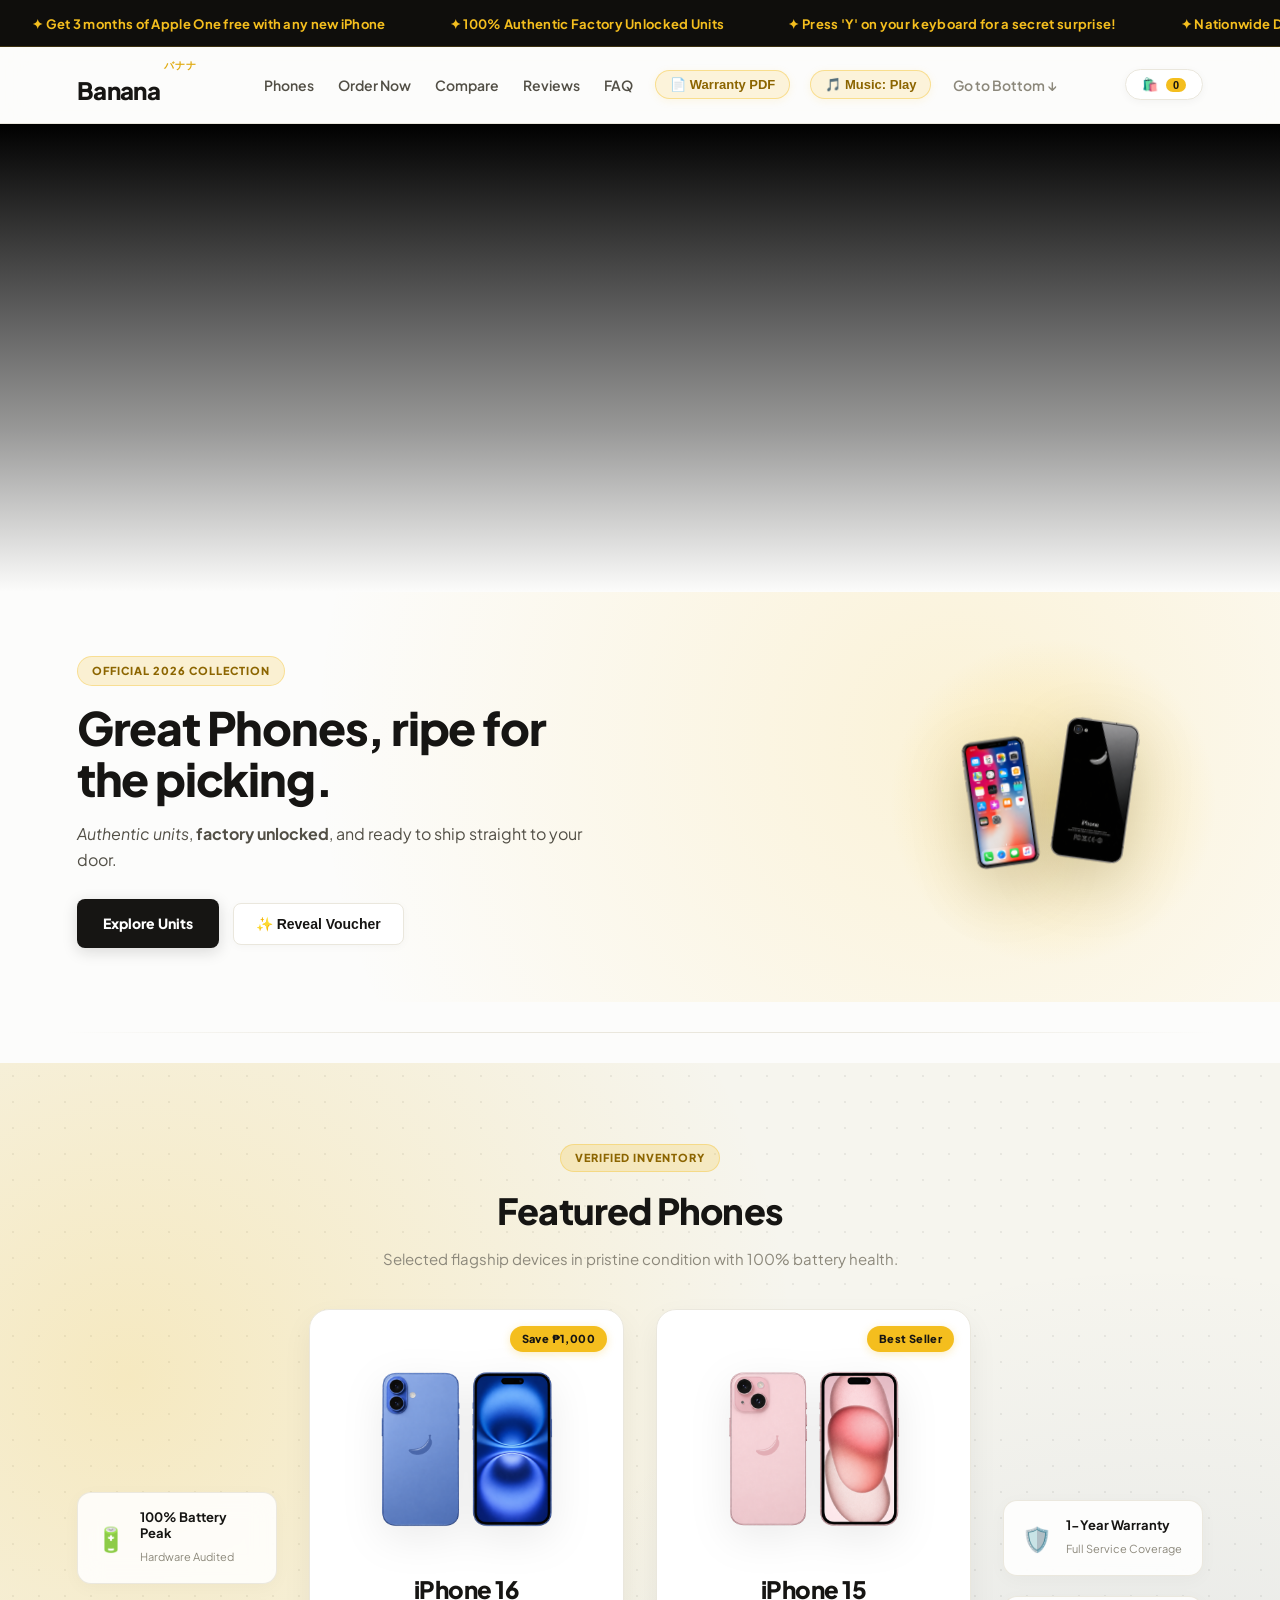
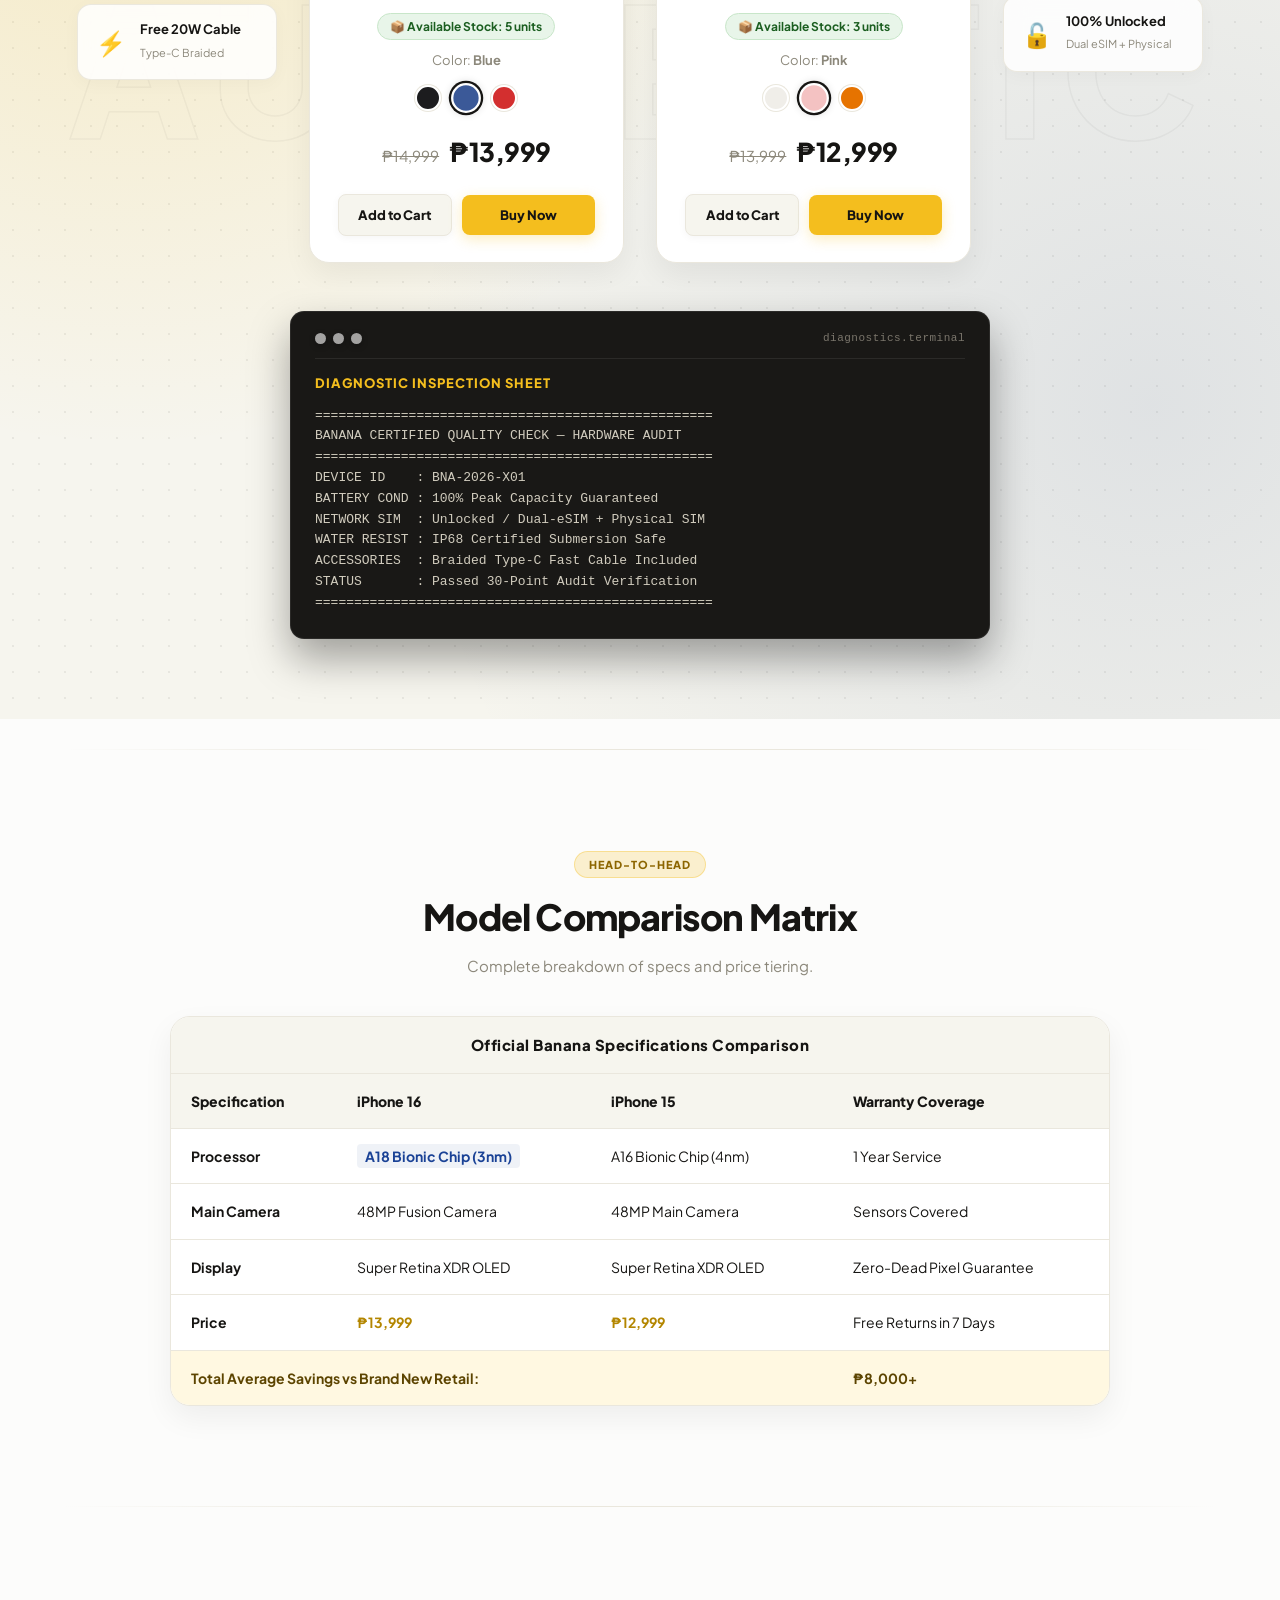
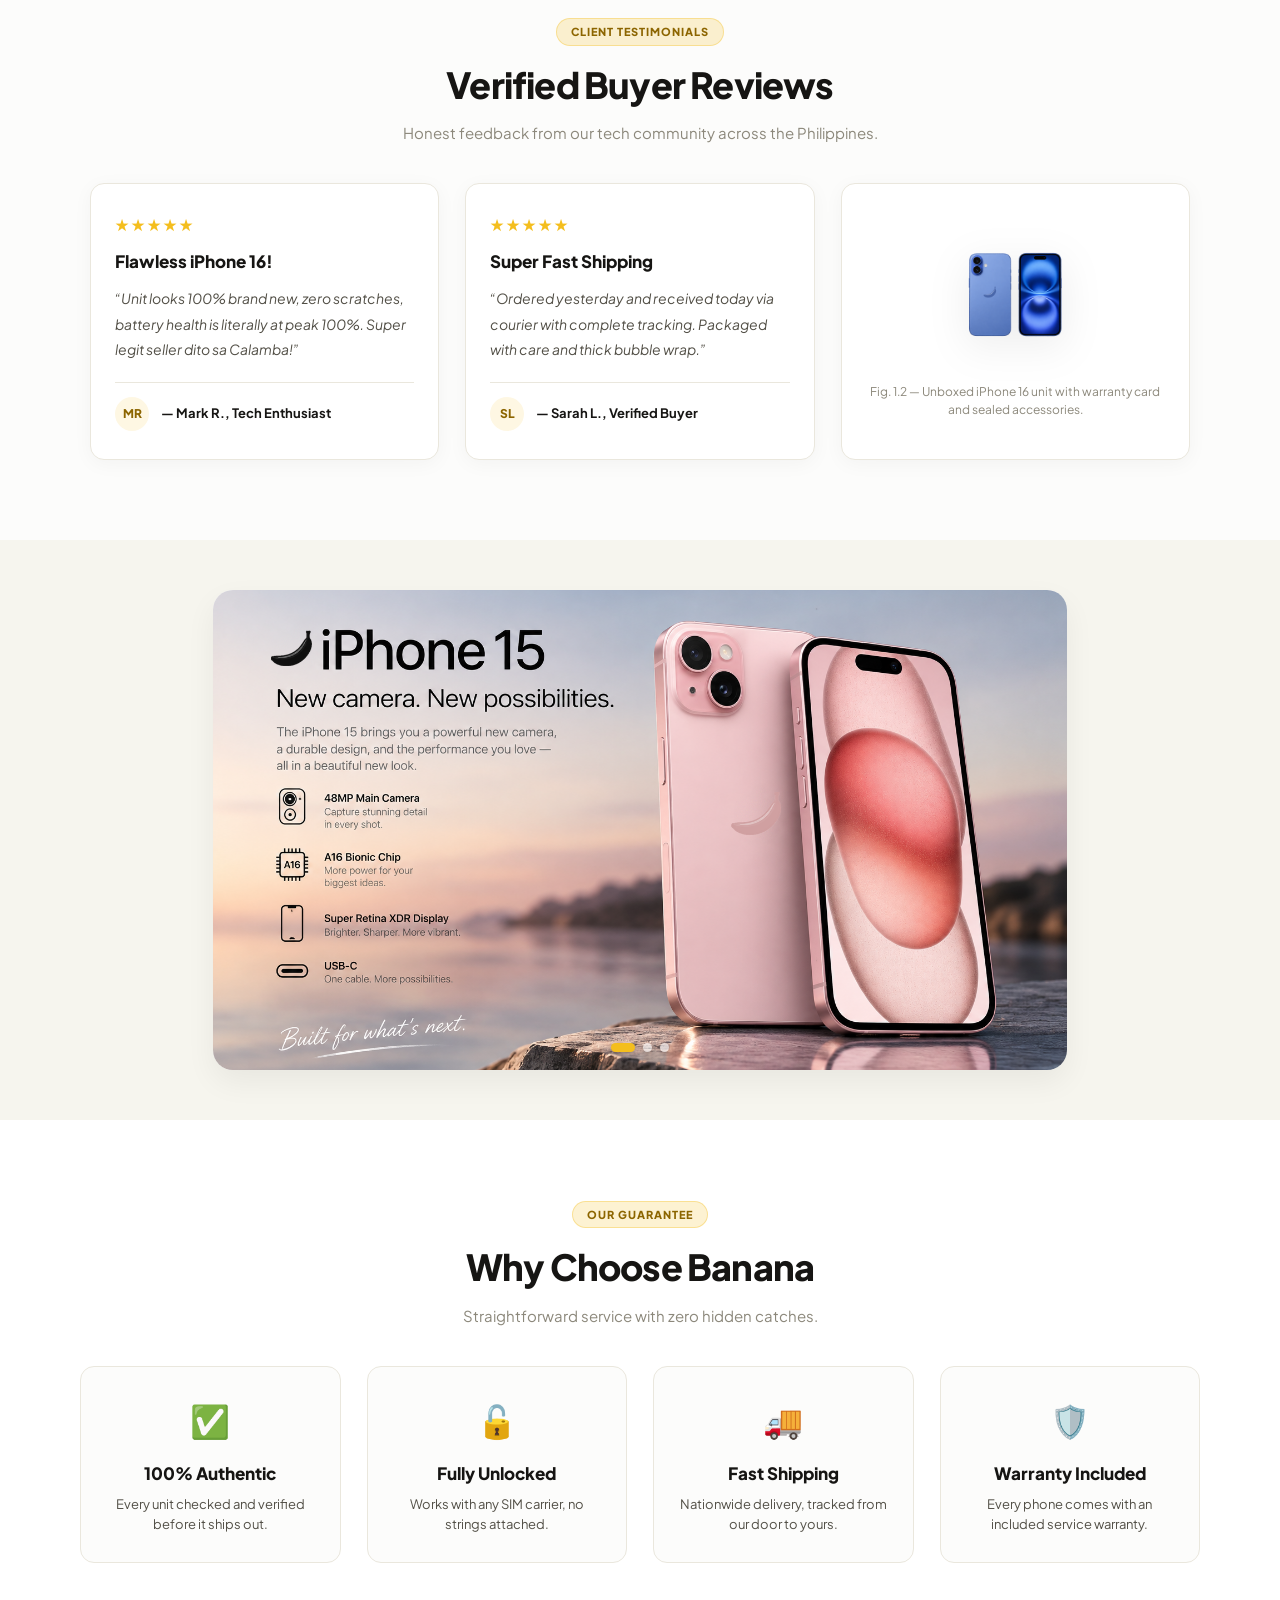
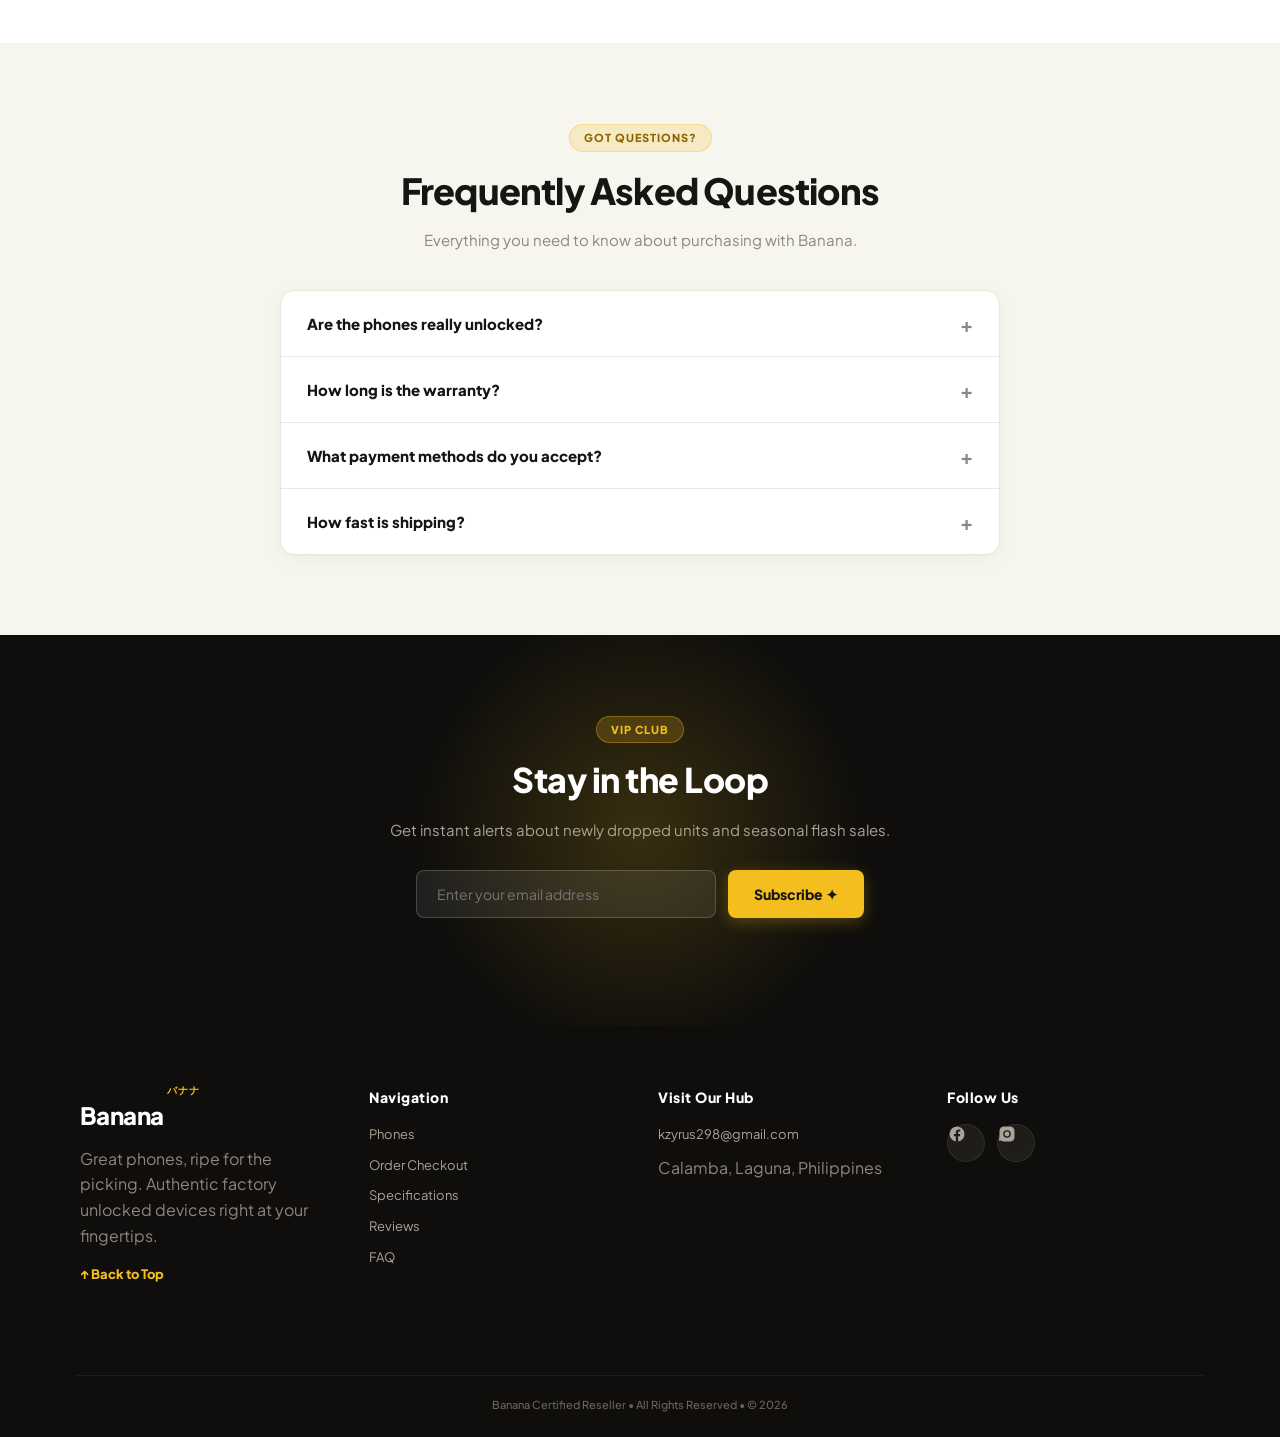
==== commit 8ad27073: "updates" ====
--- a/index.html
+++ b/index.html
@@ -3,9 +3,8 @@
     <head>
         <meta charset="UTF-8">
         <meta name="viewport" content="width=device-width, initial-scale=1.0">
-
-        <meta http-equiv="refresh" content="3">
- 
+        <meta http-equiv="refresh" content="1000">
+
         <link rel="icon" type="image/png" href="Images/banana_favicon_96_vertical.png">
         <link rel="preconnect" href="https://fonts.googleapis.com">
         <link rel="preconnect" href="https://fonts.gstatic.com" crossorigin>
@@ -15,14 +14,12 @@
    
     <body id="top">
 
-        
         <div class="boards_ngani">
             <div class="ticker-track">
                 <span>✦ Get 3 months of Apple One free with any new iPhone</span>
                 <span>✦ 100% Authentic Factory Unlocked Units</span>
                 <span>✦ Press 'Y' on your keyboard for a secret surprise!</span>
                 <span>✦ Nationwide Delivery with Tracking</span>
-                <!-- Duplicate for infinite smooth loop -->
                 <span>✦ Get 3 months of Apple One free with any new iPhone</span>
                 <span>✦ 100% Authentic Factory Unlocked Units</span>
                 <span>✦ Press 'Y' on your keyboard for a secret surprise!</span>
@@ -30,7 +27,6 @@
             </div>
         </div>
 
-        
         <nav class="top-nav">
             <div class="logo">
                 <ruby class="banana-logo"> Banana 
@@ -39,17 +35,16 @@
             </div>
             <div class="navlinks">
                 <a href="#products">Phones</a>
-                <a href="#calculator">Order Now</a>
+                <a href="javascript:void(0)" id="orderNowNav">Order Now</a>
                 <a href="#compare">Compare</a>
                 <a href="#reviews">Reviews</a>
                 <a href="#faq">FAQ</a>
                 
                 <button type="button" class="btn-pdf-link" id="openPdfBtn">📄 Warranty PDF</button>
-                
+                <button type="button" class="btn-music-toggle" id="musicToggleBtn" title="Toggle Background Music">🎵 Music: Play</button>
                 <a href="#bottom" class="anchor-link">Go to Bottom ↓</a>
             </div>
             <div class="nav-actions">
-                
                 <button class="cart-pill" id="cartBtn" type="button" title="View Cart">
                     <span class="cart-icon">🛍️</span>
                     <span class="cart-count" id="cartCount">0</span>
@@ -57,42 +52,37 @@
             </div>
         </nav>
 
-        
         <div class="hero-video">
             <video autoplay muted loop playsinline>
-                <source src="Videos/4c847b28-3440-4d29-a02b-79b06e06fa0f.mp4" type="video/mp4">
+                <source src="Videos/vid.mp4" type="video/mp4">
             </video>
             <div class="video-overlay"></div>
         </div>
 
-        
         <div class="banner">
             <div class="hero">
                 <div class="copy">
                     <span class="tag-pill">Official 2026 Collection</span>
-                    
                     <h1>Great Phones, ripe for the picking.</h1>
-                    
                     <p><em>Authentic units</em>, <strong>factory unlocked</strong>, and ready to ship straight to your door.</p>
                     <div class="hero-buttons">
-                        
                         <a href="#products" class="btn-primary">Explore Units</a>
                         <button type="button" class="btn-secondary" id="revealVoucherBtn">✨ Reveal Voucher</button>
                     </div>
 
-                    
                     <div class="reveal-box" id="voucherBox">
-                        🎁 <strong>SECRET VOUCHER REVEALED:</strong> Use code <mark>BANANA1000</mark> for ₱1,000 OFF!
-                    </div>
-                </div>
-
-                
+                        <div class="voucher-icon">🎁</div>
+                        <div class="voucher-content">
+                            <strong>SECRET VOUCHER UNLOCKED</strong>
+                            <p>Use code <mark>BANANA1000</mark> at checkout for instant ₱1,000 OFF!</p>
+                        </div>
+                    </div>
+                </div>
+
                 <div class="phones">
-                    
                     <img src="Images/front.png" class="phone phone-1" alt="iPhone Front View" usemap="#phonemap">
-                    <img src="Images/back.png" class="phone phone-2" alt="iPhone Back View">
-
-                    
+                    <img src="Images/backnga.png" class="phone phone-2" alt="iPhone Back View">
+
                     <map name="phonemap">
                         <area shape="rect" coords="0,0,140,260" href="#products" alt="Shop iPhone Front View" title="Click to view iPhone 16">
                     </map>
@@ -100,73 +90,120 @@
             </div>
         </div>
 
-        
         <hr class="section-divider">
 
-        
         <section class="products" id="products">
+            <div class="bg-watermark" aria-hidden="true">AUTHENTIC</div>
+
             <div class="section-header">
-                
+                <span class="section-badge">Verified Inventory</span>
                 <h2>Featured Phones</h2>
-                <p>Selected flagship devices in pristine condition.</p>
-            </div>
-
-            <div class="product-grid">
-
-                
-                <div class="product-card">
-                    <span class="card-badge">Save ₱1,000</span>
-                    <div class="img-wrap">
-                        <img src="Images/IPHONE16.png" alt="iPhone 16" class="product-img" data-product="iphone16">
+                <p>Selected flagship devices in pristine condition with 100% battery health.</p>
+            </div>
+
+            <div class="products-showcase-wrapper">
+                <aside class="side-accents left-accents">
+                    <div class="accent-card">
+                        <span class="accent-icon">🔋</span>
+                        <div class="accent-text">
+                            <strong>100% Battery Peak</strong>
+                            <small>Hardware Audited</small>
+                        </div>
+                    </div>
+                    <div class="accent-card">
+                        <span class="accent-icon">⚡</span>
+                        <div class="accent-text">
+                            <strong>Free 20W Cable</strong>
+                            <small>Type-C Braided</small>
+                        </div>
+                    </div>
+                </aside>
+
+                <div class="product-grid">
+                    <!-- iPhone 16 Card with Buy Now button -->
+                    <div class="product-card" data-product-id="iphone16">
+                        <span class="card-badge">Save ₱1,000</span>
+                        <div class="img-wrap">
+                            <img src="Images/bluenga.png" alt="iPhone 16" class="product-img" data-product="iphone16">
+                        </div>
+                        
+                        <h3>iPhone 16</h3>
+                        <div class="stock-indicator">📦 Available Stock: <strong id="stock-16">5</strong> units</div>
+                        <p class="color-indicator">Color: <strong class="color-name">Blue</strong></p>
+
+                        <div class="color-swatches" data-product="iphone16">
+                            <span class="swatch" style="background: #1c1c1e" data-img="Images/blacknga.png" data-color="Black" title="Black"></span>
+                            <span class="swatch selected" style="background: #3b5998" data-img="Images/bluenga.png" data-color="Blue" title="Blue"></span>
+                            <span class="swatch" style="background: #d32f2f" data-img="Images/rednga.png" data-color="Red" title="Red"></span>
+                        </div>
+
+                        <div class="price-container">
+                            <span class="old-price"><del>₱14,999</del></span>
+                            <span class="new-price"><ins>₱13,999</ins></span>
+                        </div>
+                        
+                        <div class="card-actions">
+                            <button class="add-cart-btn" type="button">Add to Cart</button>
+                            <button class="buy-now-btn" type="button" data-product="iphone16" data-model-val="13999" data-model-name="iPhone 16">Buy Now</button>
+                        </div>
                     </div>
                     
-                    <h3>iPhone 16</h3>
-
-                    <p class="color-indicator">Color: <strong class="color-name">Blue</strong></p>
-
-                    <div class="color-swatches" data-product="iphone16">
-                        <span class="swatch" style="background: #1c1c1e" data-img="Images/black.png" data-color="Black" title="Black"></span>
-                        <span class="swatch selected" style="background: #3b5998" data-img="Images/IPHONE16.png" data-color="Blue" title="Blue"></span>
-                        <span class="swatch" style="background: #d32f2f" data-img="Images/pula.png" data-color="Red" title="Red"></span>
-                    </div>
-
-                    
-                    <div class="price-container">
-                        <span class="old-price"><del>₱14,999</del></span>
-                        <span class="new-price"><ins>₱13,999</ins></span>
-                    </div>
-                    <button class="add-cart-btn" type="button">Add to Cart</button>
-                </div>
-                
-                
-                <div class="product-card">
-                    <span class="card-badge">Best Seller</span>
-                    <div class="img-wrap">
-                        <img src="Images/iphone15.png" alt="iPhone 15" class="product-img" data-product="iphone15">
-                    </div>
-                    
-                    <h3>iPhone 15</h3>
-
-                    <p class="color-indicator">Color: <strong class="color-name">Pink</strong></p>
-
-                    <div class="color-swatches" data-product="iphone15">
-                        <span class="swatch" style="background: #f0eee9" data-img="Images/white.png" data-color="White" title="White"></span>
-                        <span class="swatch selected" style="background: #f4c2c2" data-img="Images/iphone15.png" data-color="Pink" title="Pink"></span>
-                        <span class="swatch" style="background: #e67300" data-img="Images/orange.png" data-color="Orange" title="Orange"></span>
-                    </div>
-
-                    
-                    <div class="price-container">
-                        <span class="old-price"><del>₱13,999</del></span>
-                        <span class="new-price"><ins>₱12,999</ins></span>
-                    </div>
-                    <button class="add-cart-btn" type="button">Add to Cart</button>
-                </div>
-
-            </div>
-
-            
+                    <!-- iPhone 15 Card with Buy Now button -->
+                    <div class="product-card" data-product-id="iphone15">
+                        <span class="card-badge">Best Seller</span>
+                        <div class="img-wrap">
+                            <img src="Images/pinknga.png" alt="iPhone 15" class="product-img" data-product="iphone15">
+                        </div>
+                        
+                        <h3>iPhone 15</h3>
+                        <div class="stock-indicator">📦 Available Stock: <strong id="stock-15">3</strong> units</div>
+                        <p class="color-indicator">Color: <strong class="color-name">Pink</strong></p>
+
+                        <div class="color-swatches" data-product="iphone15">
+                            <span class="swatch" style="background: #f0eee9" data-img="Images/whitenga.png" data-color="White" title="White"></span>
+                            <span class="swatch selected" style="background: #f4c2c2" data-img="Images/pinknga.png" data-color="Pink" title="Pink"></span>
+                            <span class="swatch" style="background: #e67300" data-img="Images/orangenga.png" data-color="Orange" title="Orange"></span>
+                        </div>
+
+                        <div class="price-container">
+                            <span class="old-price"><del>₱13,999</del></span>
+                            <span class="new-price"><ins>₱12,999</ins></span>
+                        </div>
+
+                        <div class="card-actions">
+                            <button class="add-cart-btn" type="button">Add to Cart</button>
+                            <button class="buy-now-btn" type="button" data-product="iphone15" data-model-val="12999" data-model-name="iPhone 15">Buy Now</button>
+                        </div>
+                    </div>
+                </div>
+
+                <aside class="side-accents right-accents">
+                    <div class="accent-card">
+                        <span class="accent-icon">🛡️</span>
+                        <div class="accent-text">
+                            <strong>1-Year Warranty</strong>
+                            <small>Full Service Coverage</small>
+                        </div>
+                    </div>
+                    <div class="accent-card">
+                        <span class="accent-icon">🔓</span>
+                        <div class="accent-text">
+                            <strong>100% Unlocked</strong>
+                            <small>Dual eSIM + Physical</small>
+                        </div>
+                    </div>
+                </aside>
+            </div>
+
             <div class="pre-container">
+                <div class="terminal-bar">
+                    <div class="terminal-dots">
+                        <span class="dot dot-red"></span>
+                        <span class="dot dot-yellow"></span>
+                        <span class="dot dot-green"></span>
+                    </div>
+                    <span class="terminal-title">diagnostics.terminal</span>
+                </div>
                 <h4>Diagnostic Inspection Sheet</h4>
                 <pre class="specs-pre">
 ===================================================
@@ -177,16 +214,16 @@
 NETWORK SIM  : Unlocked / Dual-eSIM + Physical SIM
 WATER RESIST : IP68 Certified Submersion Safe
 ACCESSORIES  : Braided Type-C Fast Cable Included
+STATUS       : Passed 30-Point Audit Verification
 ===================================================</pre>
             </div>
         </section>
 
-        
         <hr class="section-divider">
 
-       
         <section class="compare-section" id="compare">
             <div class="section-header">
+                <span class="section-badge">Head-to-Head</span>
                 <h2>Model Comparison Matrix</h2>
                 <p>Complete breakdown of specs and price tiering.</p>
             </div>
@@ -194,7 +231,6 @@
                 <table class="specs-table">
                     <thead>
                         <tr>
-                            
                             <th colspan="4" class="table-banner-th">Official Banana Specifications Comparison</th>
                         </tr>
                         <tr>
@@ -207,7 +243,7 @@
                     <tbody>
                         <tr>
                             <td><strong>Processor</strong></td>
-                            <td>A18 Bionic Chip (3nm)</td>
+                            <td><span class="spec-highlight">A18 Bionic Chip (3nm)</span></td>
                             <td>A16 Bionic Chip (4nm)</td>
                             <td>1 Year Service</td>
                         </tr>
@@ -225,14 +261,13 @@
                         </tr>
                         <tr>
                             <td><strong>Price</strong></td>
-                            <td>₱13,999</td>
-                            <td>₱12,999</td>
+                            <td><strong style="color: #b38600;">₱13,999</strong></td>
+                            <td><strong style="color: #b38600;">₱12,999</strong></td>
                             <td>Free Returns in 7 Days</td>
                         </tr>
                     </tbody>
                     <tfoot>
                         <tr>
-                            
                             <td colspan="3"><strong>Total Average Savings vs Brand New Retail:</strong></td>
                             <td><strong>₱8,000+</strong></td>
                         </tr>
@@ -241,129 +276,184 @@
             </div>
         </section>
 
-        
         <hr class="section-divider">
 
-        
-        <section class="calculator-section" id="calculator">
-            <div class="section-header">
-                <h2>Quick Order & Total Calculator</h2>
-                <p>Configure your phone order, compute live total, and upload payment details.</p>
-            </div>
-
-            <form class="order-box" id="calcForm">
-                <div class="form-grid">
-                    
-                    
+        <!-- Place Order / Buy Now Modal with Payment, Checkboxes, and Quantity -->
+        <div class="checkout-modal-backdrop" id="checkoutModal">
+            <div class="checkout-modal-content">
+                <div class="checkout-modal-header">
+                    <div class="checkout-header-title">
+                        <span class="checkout-badge">⚡ Instant Checkout</span>
+                        <h3>Place Your Order</h3>
+                    </div>
+                    <button type="button" class="checkout-close-btn" id="closeCheckoutBtn" title="Close Checkout">&times;</button>
+                </div>
+
+                <div class="checkout-product-preview">
+                    <div class="preview-img-box">
+                        <img src="Images/bluenga.png" alt="Selected iPhone" id="checkoutPreviewImg">
+                    </div>
+                    <div class="preview-info">
+                        <h4 id="checkoutPreviewTitle">iPhone 16</h4>
+                        <p class="preview-color">Color: <strong id="checkoutPreviewColor">Blue</strong></p>
+                        <div class="preview-tags">
+                            <span>🔋 100% Battery Peak</span>
+                            <span>🔓 Factory Unlocked</span>
+                            <span>🛡️ 1-Yr Warranty</span>
+                        </div>
+                    </div>
+                </div>
+
+                <form class="order-box-modal" id="calcForm">
+                    <div class="form-grid">
+                        <div class="form-group">
+                            <label for="modelSelect">Select iPhone Model:</label>
+                            <select id="modelSelect" class="form-control">
+                                <optgroup label="iPhone 16 Series">
+                                    <option value="13999" selected>iPhone 16 Standard (₱13,999)</option>
+                                    <option value="16999">iPhone 16 Pro 256GB (₱16,999)</option>
+                                </optgroup>
+                                <optgroup label="iPhone 15 Series">
+                                    <option value="12999">iPhone 15 Standard (₱12,999)</option>
+                                    <option value="14999">iPhone 15 Plus (₱14,999)</option>
+                                </optgroup>
+                            </select>
+                        </div>
+
+                        <div class="form-group">
+                            <label for="qtyInput">Quantity:</label>
+                            <input type="number" id="qtyInput" class="form-control" value="1" min="1" max="10">
+                        </div>
+
+                        <div class="form-group">
+                            <label for="branchInput">Nearest Pick-up Branch / Delivery Area:</label>
+                            <input list="branches" id="branchInput" class="form-control" placeholder="Type or select branch..." required>
+                            <datalist id="branches">
+                                <option value="Calamba Main Hub (Laguna)">
+                                <option value="SM Mall of Asia (Pasay)">
+                                <option value="BGC Taguig Branch">
+                                <option value="Cebu IT Park Hub">
+                                <option value="Brgy. Pitiwiwwiw">
+                            </datalist>
+                        </div>
+
+                        <div class="form-group">
+                            <label for="paymentMethod">Payment Method (Philippines):</label>
+                            <select id="paymentMethod" class="form-control" required>
+                                <option value="" disabled selected>-- Choose Payment Option --</option>
+                                <optgroup label="📱 E-Wallets">
+                                    <option value="gcash">GCash</option>
+                                    <option value="maya">Maya</option>
+                                </optgroup>
+                                <optgroup label="🏦 Philippine Bank Transfer">
+                                    <option value="bdo">BDO Unibank</option>
+                                    <option value="bpi">BPI (Bank of the Philippine Islands)</option>
+                                    <option value="unionbank">UnionBank of the Philippines</option>
+                                    <option value="metrobank">Metrobank</option>
+                                </optgroup>
+                                <optgroup label="💳 Card & Cash">
+                                    <option value="card">Credit / Debit Card (Visa / Mastercard)</option>
+                                    <option value="cod">Cash on Delivery (COD - NCR & Laguna only)</option>
+                                </optgroup>
+                            </select>
+                        </div>
+                    </div>
+
+                    <div class="payment-details-box" id="paymentDetailsBox">
+                        <div id="paymentInstructions">
+                            <em>Pumili ng Payment Method sa itaas para makita ang detalye ng pagbabayad.</em>
+                        </div>
+                    </div>
+
+                    <div id="cardFields" class="card-fields-wrapper" style="display: none;">
+                        <label class="section-sublabel">Cardholder Details:</label>
+                        <div class="card-inputs-grid">
+                            <input type="text" class="form-control" placeholder="Card Number (16 digits)" maxlength="19">
+                            <input type="text" class="form-control" placeholder="Name on Card">
+                            <div class="card-sub-grid">
+                                <input type="text" class="form-control" placeholder="MM/YY" maxlength="5">
+                                <input type="text" class="form-control" placeholder="CVV" maxlength="4">
+                            </div>
+                        </div>
+                    </div>
+
+                    <div class="form-group" id="receiptGroup">
+                        <label for="paymentReceipt">Upload Proof of Payment (GCash/Maya/Bank):</label>
+                        <input type="file" id="paymentReceipt" class="form-control file-input" accept="image/*,.pdf">
+                        <small class="input-hint">Attach your payment confirmation screenshot or transfer slip.</small>
+                    </div>
+
+                    <div class="checkbox-group">
+                        <label class="check-item">
+                            <input type="checkbox" id="warrantyCheck">
+                            <span class="custom-check"></span>
+                            Add BananaCare+ Extended Warranty (+₱999)
+                        </label>
+                        <label class="check-item">
+                            <input type="checkbox" id="caseCheck" checked>
+                            <span class="custom-check"></span>
+                            Free Matte Protective Case & Tempered Glass (₱0)
+                        </label>
+                        <label class="check-item">
+                            <input type="checkbox" id="termsCheck" required>
+                            <span class="custom-check"></span>
+                            I agree to the Store Warranty & Shipping Terms
+                        </label>
+                    </div>
+
                     <div class="form-group">
-                        <label for="modelSelect">Select iPhone Model:</label>
-                        <select id="modelSelect" class="form-control">
-                            <optgroup label="iPhone 16 Series">
-                                <option value="13999" selected>iPhone 16 Standard (₱13,999)</option>
-                                <option value="16999">iPhone 16 Pro 256GB (₱16,999)</option>
-                            </optgroup>
-                            <optgroup label="iPhone 15 Series">
-                                <option value="12999">iPhone 15 Standard (₱12,999)</option>
-                                <option value="14999">iPhone 15 Plus (₱14,999)</option>
-                            </optgroup>
-                        </select>
-                    </div>
-
-                    
-                    <div class="form-group">
-                        <label for="qtyInput">Quantity:</label>
-                        <input type="number" id="qtyInput" class="form-control" value="1" min="1" max="10">
-                    </div>
-
-                    
-                    <div class="form-group">
-                        <label for="branchInput">Nearest Pick-up Branch:</label>
-                        <input list="branches" id="branchInput" class="form-control" placeholder="Type or select branch...">
-                        <datalist id="branches">
-                            <option value="Calamba Main Hub (Laguna)">
-                            <option value="SM Mall of Asia (Pasay)">
-                            <option value="BGC Taguig Branch">
-                            <option value="Cebu IT Park Hub">
-                            <option value="Davao City Center">
-                        </datalist>
-                    </div>
-
-                    
-                    <div class="form-group">
-                        <label for="paymentReceipt">Upload Proof of Payment (GCash/Maya):</label>
-                        <input type="file" id="paymentReceipt" class="form-control file-input" accept="image/*,.pdf">
-                    </div>
-                </div>
-
-                
-                <div class="checkbox-group">
-                    <label class="check-item">
-                        <input type="checkbox" id="warrantyCheck">
-                        Add BananaCare+ Extended Warranty (+₱999)
-                    </label>
-                    <label class="check-item">
-                        <input type="checkbox" id="caseCheck" checked>
-                        Free Matte Protective Case & Tempered Glass (₱0)
-                    </label>
-                    <label class="check-item">
-                        <input type="checkbox" id="termsCheck" required>
-                        I agree to the Store Warranty & Shipping Terms
-                    </label>
-                </div>
-
-                
-                <div class="form-group">
-                    <label for="orderNotes">Special Delivery Instructions / Landmark:</label>
-                    <textarea id="orderNotes" class="form-control" rows="3" placeholder="e.g. Near Brgy Hall, call upon arrival..."></textarea>
-                </div>
-
-                
-                <div class="calc-summary">
-                    <div class="calc-display">
-                        <span>Total Price (Live Computation):</span>
-                        <strong id="computedTotal">₱13,999</strong>
-                    </div>
-                    <button type="button" class="btn-primary" id="computeBtn">Recalculate Total</button>
-                </div>
-            </form>
-        </section>
-
-        
-        <hr class="section-divider">
-
-        
+                        <label for="orderNotes">Special Delivery Instructions / Landmark:</label>
+                        <textarea id="orderNotes" class="form-control" rows="2" placeholder="e.g. Near Brgy Hall, call upon arrival..."></textarea>
+                    </div>
+
+                    <div class="calc-summary">
+                        <div class="calc-display">
+                            <span>Total Price (Auto-Computed):</span>
+                            <strong id="computedTotal">₱13,999</strong>
+                        </div>
+                        <button type="submit" class="btn-primary btn-checkout-submit" id="placeOrderBtn">Place Order Now 🚀</button>
+                    </div>
+                </form>
+            </div>
+        </div>
+
         <section class="reviews-section" id="reviews">
             <div class="section-header">
+                <span class="section-badge">Client Testimonials</span>
                 <h2>Verified Buyer Reviews</h2>
-                <p>Honest feedback from our tech community.</p>
+                <p>Honest feedback from our tech community across the Philippines.</p>
             </div>
 
             <div class="reviews-grid">
-                
                 <article class="review-card">
-                    
+                    <div class="rating-stars">★★★★★</div>
                     <h5>Flawless iPhone 16!</h5>                   
                     <p><q>Unit looks 100% brand new, zero scratches, battery health is literally at peak 100%. Super legit seller dito sa Calamba!</q></p>                  
-                    <cite>— Mark R., Tech Enthusiast</cite>
+                    <div class="reviewer-meta">
+                        <div class="reviewer-avatar">MR</div>
+                        <cite>— Mark R., Tech Enthusiast</cite>
+                    </div>
                 </article>
 
                 <article class="review-card">
+                    <div class="rating-stars">★★★★★</div>
                     <h5>Super Fast Shipping</h5>
                     <p><q>Ordered yesterday and received today via courier with complete tracking. Packaged with care and thick bubble wrap.</q></p>
-                    <cite>— Sarah L., Verified Buyer</cite>
+                    <div class="reviewer-meta">
+                        <div class="reviewer-avatar">SL</div>
+                        <cite>— Sarah L., Verified Buyer</cite>
+                    </div>
                 </article>
 
-               
                 <article class="review-card figure-card">
                     <figure>
-                        <img src="Images/IPHONE16.png" alt="Unboxed iPhone Set" class="review-fig-img">
+                        <img src="Images/bluenga.png" alt="Unboxed iPhone Set" class="review-fig-img">
                         <figcaption>Fig. 1.2 — Unboxed iPhone 16 unit with warranty card and sealed accessories.</figcaption>
                     </figure>
                 </article>
             </div>
         </section>
 
-        
         <section class="ad-slideshow">
             <div class="slideshow-container">
                 <div class="slides-track">
@@ -375,9 +465,9 @@
             </div>
         </section>
 
-       
         <section class="why-us" id="why-us">
             <div class="section-header">
+                <span class="section-badge">Our Guarantee</span>
                 <h2>Why Choose Banana</h2>
                 <p>Straightforward service with zero hidden catches.</p>
             </div>
@@ -405,14 +495,13 @@
             </ul>
         </section>
 
-       
         <section class="faq" id="faq">
             <div class="section-header">
+                <span class="section-badge">Got Questions?</span>
                 <h2>Frequently Asked Questions</h2>
-                <p>Got questions? We've got quick answers.</p>
+                <p>Everything you need to know about purchasing with Banana.</p>
             </div>
             <div class="faq-list">
-
                 <div class="faq-item">
                     <button class="faq-question">
                         Are the phones really unlocked?
@@ -439,7 +528,7 @@
                         <span class="faq-icon">+</span>
                     </button>
                     <div class="faq-answer">
-                        <p>We accept GCash, Maya, Bank Transfer (BDO, BPI), and Cash on Delivery (COD) for select service areas.</p>
+                        <p>We accept GCash, Maya, Bank Transfer (BDO, BPI, UnionBank, Metrobank), Credit/Debit Card, and Cash on Delivery (COD) for select service areas.</p>
                     </div>
                 </div>
 
@@ -452,54 +541,52 @@
                         <p>Most orders ship within 1-2 business days with an active tracking number sent to your email.</p>
                     </div>
                 </div>
-
             </div>
         </section>
 
-        
         <section class="newsletter">
-            <h2>Stay in the Loop</h2>
-            <p>Get instant alerts about newly dropped units and seasonal flash sales.</p>
-            <form class="newsletter-form" id="newsletterForm">
-                <input type="email" id="newsletterEmail" placeholder="Enter your email" required>
-                <button type="submit">Subscribe</button>
-            </form>
-            <p class="newsletter-msg" id="newsletterMsg"></p>
+            <div class="newsletter-glow"></div>
+            <div class="newsletter-inner">
+                <span class="section-badge" style="background: rgba(244, 190, 30, 0.2); color: #f4be1e;">VIP Club</span>
+                <h2>Stay in the Loop</h2>
+                <p>Get instant alerts about newly dropped units and seasonal flash sales.</p>
+                <form class="newsletter-form" id="newsletterForm">
+                    <input type="email" id="newsletterEmail" placeholder="Enter your email address" required>
+                    <button type="submit">Subscribe ✦</button>
+                </form>
+                <p class="newsletter-msg" id="newsletterMsg"></p>
+            </div>
         </section>
 
-        
         <div class="pdf-modal-backdrop" id="pdfModal">
             <div class="pdf-modal-content">
                 <div class="pdf-modal-header">
-                    <h3>📄 Official Banana Warranty Policy & Catalog (FINALOS.pdf)</h3>
+                    <h3>📄 Official Banana Warranty Policy & Catalog</h3>
                     <button type="button" class="pdf-close-btn" id="closePdfBtn">&times;</button>
                 </div>
                 <div class="pdf-modal-body">
-                 
-                    <iframe src="pdf/FINALOS.pdf" class="pdf-frame" title="FINALOS PDF Viewer"></iframe>
+                    <iframe src="pdf/BANANA.pdf" class="pdf-frame"></iframe>
                 </div>
                 <div class="pdf-modal-footer">
-                    <a href="pdf/FINALOS.pdf" target="_blank" class="btn-primary" download>Download FINALOS.pdf</a>
+                    <a href="pdf/BANANA.pdf" target="_blank" class="btn-primary" download>Download BANANA.pdf</a>
                 </div>
             </div>
         </div>
 
-      
         <footer class="site-footer">
             <div class="footer-grid">
                 <div class="footer-col">
                     <ruby class="banana-logo" style="color: #ffffff;"> Banana
-                        <rt style="color: #8c887b;">バナナ</rt>
+                        <rt style="color: #f4be1e;">バナナ</rt>
                     </ruby>
-                    <p style="margin-top: 10px;">Great phones, ripe for the picking.</p>
-                   
+                    <p style="margin-top: 12px; line-height: 1.6;">Great phones, ripe for the picking. Authentic factory unlocked devices right at your fingertips.</p>
                     <a href="#top" class="back-to-top">↑ Back to Top</a>
                 </div>
 
                 <div class="footer-col">
                     <h4>Navigation</h4>
                     <a href="#products">Phones</a>
-                    <a href="#calculator">Order Calculator</a>
+                    <a href="javascript:void(0)" id="footerOrderLink">Order Checkout</a>
                     <a href="#compare">Specifications</a>
                     <a href="#reviews">Reviews</a>
                     <a href="#faq">FAQ</a>
@@ -531,14 +618,13 @@
                         </a>
                         <a href="https://www.instagram.com/karlzen__/" target="_blank" rel="noopener" aria-label="Instagram" class="social-icon">
                             <svg viewBox="0 0 24 24" width="18" height="18" fill="currentColor">
-                                <path d="M12 2c2.72 0 3.06.01 4.12.06 1.06.05 1.79.22 2.43.47.66.26 1.22.6 1.77 1.15.55.55.9 1.11 1.15 1.77.25.64.42 1.37.47 2.43.05 1.06.06 1.4.06 4.12s-.01 3.06-.06 4.12c-.05 1.06-.22 1.79-.47 2.43a4.9 4.9 0 0 1-1.15 1.77 4.9 4.9 0 0 1-1.77 1.15c-.64.25-1.37.42-2.43.47-1.06.05-1.4.06-4.12.06s-3.06-.01-4.12-.06c-1.06-.05-1.79-.22-2.43-.47a4.9 4.9 0 0 1-1.77-1.15 4.9 4.9 0 0 1-1.15-1.77c-.25-.64-.42-1.37-.47-2.43C2.01 15.06 2 14.72 2 12s.01-3.06.06-4.12c.05-1.06.22-1.79.47-2.43.26-.66.6-1.22 1.15-1.77.55-.55 1.11-.9 1.77-1.15.64-.25 1.37-.42 2.43-.47C8.94 2.01 9.28 2 12 2zm0 5a5 5 0 1 0 0 10 5 5 0 0 0 0-10zm0 8.2a3.2 3.2 0 1 1 0-6.4 3.2 3.2 0 0 1 0 6.4zm5.4-8.4a1.2 1.2 0 1 1-2.4 0 1.2 1.2 0 0 1 2.4 0z"/>
+                                <path d="M12 2c2.72 0 3.06.01 4.12.06 1.06.05 1.79.22 2.43.47.66.26 1.22.6 1.77 1.15.55.55.9 1.11 1.15 1.77.25.64.42 1.37.47 2.43.05 1.06.06 1.4.06 4.12s-.01 3.06-.06 4.12c-.05 1.06-.22 1.79-.47 2.43a4.9 4.9 0 0 1-1.15 1.77 4.9 4.9 0 0 1-1.77 1.15c-.64.25-1.37.42-2.43.47-1.06.05-1.4.06-4.12.06s-3.06-.01-4.12-.06c-1.06-.05-1.79-.22-2.43-.47a4.9 4.9 0 0 1-1.77-1.15 4.9 4.9 0 0 1-1.77 1.15c-.25-.64-.42-1.37-.47-2.43C2.01 15.06 2 14.72 2 12s.01-3.06.06-4.12c.05-1.06.22-1.79.47-2.43.26-.66.6-1.22 1.15-1.77.55-.55 1.11-.9 1.77-1.15.64-.25 1.37-.42 2.43-.47C8.94 2.01 9.28 2 12 2zm0 5a5 5 0 1 0 0 10 5 5 0 0 0 0-10zm0 8.2a3.2 3.2 0 1 1 0-6.4 3.2 3.2 0 0 1 0 6.4zm5.4-8.4a1.2 1.2 0 1 1-2.4 0 1.2 1.2 0 0 1 2.4 0z"/>
                             </svg>
                         </a>
                     </div>
                 </div>
             </div>
 
-            
             <div class="footer-bottom">
                 <h6>Banana Certified Reseller &bull; All Rights Reserved &bull; &copy; 2026</h6>
             </div>
@@ -547,7 +633,7 @@
         </footer>
 
         <audio id="bgMusic" loop>
-            <source src="MUSIC/MYSB.mp3">
+            <source src="MUSIC/Lifetime.mp3">
         </audio>
 
         <script src="script.js"></script>
--- a/style.css
+++ b/style.css
@@ -1,22 +1,27 @@
-@import url('https://fonts.googleapis.com/css2?family=Plus+Jakarta+Sans:wght@400;500;600;700;800&display=swap');
+@import url('https://fonts.googleapis.com/css2?family=Plus+Jakarta+Sans:wght@400;500;600;700;800;900&display=swap');
 
 :root {
-    --bg-main: #fbfbfa;
+    --bg-main: #fcfcfb;
     --bg-surface: #ffffff;
-    --bg-alt: #f5f4ef;
+    --bg-alt: #f6f5ee;
     --ink: #161513;
     --ink-light: #524f46;
     --ink-muted: #8c887b;
     --line: #eae7dd;
+    --line-subtle: rgba(234, 231, 221, 0.7);
     --banana: #f4be1e;
     --banana-hover: #e0ab12;
-    --banana-glow: rgba(244, 190, 30, 0.22);
+    --banana-glow: rgba(244, 190, 30, 0.28);
+    --banana-soft: rgba(244, 190, 30, 0.12);
     --font: 'Plus Jakarta Sans', -apple-system, BlinkMacSystemFont, sans-serif;
     --radius-sm: 8px;
     --radius-md: 14px;
     --radius-lg: 20px;
+    --radius-pill: 999px;
     --shadow-soft: 0 4px 20px rgba(0, 0, 0, 0.04);
-    --shadow-hover: 0 14px 34px rgba(0, 0, 0, 0.08);
+    --shadow-card: 0 12px 30px rgba(22, 21, 19, 0.06);
+    --shadow-hover: 0 20px 40px rgba(22, 21, 19, 0.12);
+    --shadow-glow: 0 0 25px rgba(244, 190, 30, 0.35);
 }
 
 * {
@@ -29,30 +34,59 @@
     scroll-behavior: smooth;
 }
 
+::selection {
+    background: var(--banana);
+    color: var(--ink);
+}
+
+::-webkit-scrollbar {
+    width: 8px;
+}
+
+::-webkit-scrollbar-track {
+    background: var(--bg-alt);
+}
+
+::-webkit-scrollbar-thumb {
+    background: var(--banana);
+    border-radius: var(--radius-pill);
+}
+
+::-webkit-scrollbar-thumb:hover {
+    background: var(--banana-hover);
+}
+
 body {
+    cursor: url("Images/cursor.png") 4 4, auto;
     font-family: var(--font);
     background-color: var(--bg-main);
     color: var(--ink);
     line-height: 1.6;
     -webkit-font-smoothing: antialiased;
     background-repeat: repeat;
-}
-
+    overflow-x: hidden;
+}
+
+a, button, input, textarea, select {
+    cursor: url("images/banana.png") 4 4, pointer;
+}
 
 .section-divider {
     border: none;
-    border-top: 1px solid var(--line);
-    margin: 20px auto;
+    height: 1px;
+    background: linear-gradient(90deg, transparent 0%, var(--line) 30%, var(--line) 70%, transparent 100%);
+    margin: 30px auto;
     max-width: 90%;
 }
 
 .boards_ngani {
-    background: var(--ink);
+    background: #0f0e0c;
     color: var(--banana);
-    padding: 9px 0;
+    padding: 10px 0;
     overflow: hidden;
     white-space: nowrap;
     user-select: none;
+    border-bottom: 1px solid rgba(244, 190, 30, 0.2);
 }
 
 .ticker-track {
@@ -67,9 +101,10 @@
 
 .ticker-track span {
     display: inline-block;
-    padding: 0 28px;
-    font-size: 13px;
-    font-weight: 600;
+    padding: 0 32px;
+    font-size: 13px;
+    font-weight: 700;
+    letter-spacing: 0.3px;
 }
 
 @keyframes ticker-slide {
@@ -77,44 +112,46 @@
     to { transform: translateX(-50%); }
 }
 
-
 .top-nav {
     display: flex;
     align-items: center;
     justify-content: space-between;
     padding: 14px 6%;
-    background: rgba(251, 251, 250, 0.85);
-    backdrop-filter: blur(14px);
+    background: rgba(252, 252, 251, 0.82);
+    backdrop-filter: blur(18px);
+    -webkit-backdrop-filter: blur(18px);
     position: sticky;
     top: 0;
     z-index: 100;
     border-bottom: 1px solid var(--line);
+    transition: box-shadow 0.3s ease;
 }
 
 .banana-logo {
     display: inline-block;
-    font-size: 22px;
-    font-weight: 800;
-    color: var(--ink);
-    letter-spacing: -0.5px;
+    font-size: 24px;
+    font-weight: 900;
+    color: var(--ink);
+    letter-spacing: -0.6px;
     text-decoration: none;
-    transition: transform 0.2s ease;
+    transition: transform 0.2s cubic-bezier(0.175, 0.885, 0.32, 1.275);
 }
 
 .banana-logo rt {
     font-size: 10px;
-    font-weight: 600;
-    color: var(--ink-muted);
+    font-weight: 800;
+    color: var(--banana-hover);
+    letter-spacing: 1px;
 }
 
 .banana-logo:hover {
-    transform: scale(1.04);
+    transform: scale(1.08);
 }
 
 .navlinks {
     display: flex;
     align-items: center;
-    gap: 22px;
+    gap: 20px;
 }
 
 .navlinks a {
@@ -122,28 +159,50 @@
     color: var(--ink-light);
     font-size: 14px;
     font-weight: 600;
+    position: relative;
+    padding: 4px 2px;
     transition: color 0.2s ease;
 }
 
+.navlinks a::after {
+    content: '';
+    position: absolute;
+    bottom: -2px;
+    left: 0;
+    width: 0;
+    height: 2px;
+    background: var(--banana);
+    border-radius: var(--radius-pill);
+    transition: width 0.25s ease;
+}
+
 .navlinks a:hover {
     color: var(--ink);
 }
 
-.btn-pdf-link {
-    background: rgba(244, 190, 30, 0.18);
-    border: 1px solid var(--banana);
+.navlinks a:hover::after {
+    width: 100%;
+}
+
+.btn-pdf-link, .btn-music-toggle {
+    background: rgba(244, 190, 30, 0.15);
+    border: 1px solid rgba(244, 190, 30, 0.4);
     color: #8c6500;
-    padding: 5px 12px;
-    border-radius: var(--radius-sm);
+    padding: 6px 14px;
+    border-radius: var(--radius-pill);
     font-size: 13px;
     font-weight: 700;
     cursor: pointer;
-    transition: background 0.2s ease;
-}
-
-.btn-pdf-link:hover {
+    box-shadow: 0 2px 8px rgba(244, 190, 30, 0.1);
+    transition: all 0.25s ease;
+}
+
+.btn-pdf-link:hover, .btn-music-toggle:hover {
     background: var(--banana);
     color: var(--ink);
+    border-color: var(--banana);
+    transform: translateY(-2px);
+    box-shadow: 0 4px 14px var(--banana-glow);
 }
 
 .anchor-link {
@@ -152,33 +211,46 @@
 }
 
 .cart-pill {
-    background: var(--bg-alt);
+    background: var(--bg-surface);
     border: 1px solid var(--line);
-    padding: 6px 14px;
-    border-radius: 999px;
-    font-size: 13px;
-    font-weight: 700;
+    padding: 7px 16px;
+    border-radius: var(--radius-pill);
+    font-size: 13px;
+    font-weight: 800;
     color: var(--ink);
     cursor: pointer;
     display: inline-flex;
     align-items: center;
-    gap: 6px;
-    transition: background 0.2s ease, transform 0.15s ease;
+    gap: 8px;
+    box-shadow: 0 2px 8px rgba(0, 0, 0, 0.04);
+    transition: all 0.25s ease;
 }
 
 .cart-pill:hover {
-    background: var(--line);
-    transform: scale(1.04);
-}
-
-@media (max-width: 860px) {
+    background: var(--ink);
+    color: #ffffff;
+    border-color: var(--ink);
+    transform: translateY(-2px);
+    box-shadow: 0 6px 16px rgba(0, 0, 0, 0.15);
+}
+
+.cart-count {
+    background: var(--banana);
+    color: var(--ink);
+    border-radius: var(--radius-pill);
+    padding: 1px 7px;
+    font-size: 11px;
+    font-weight: 900;
+}
+
+@media (max-width: 920px) {
     .navlinks { display: none; }
 }
 
 .hero-video {
     width: 100%;
-    height: 50vh;
-    min-height: 320px;
+    height: 52vh;
+    min-height: 340px;
     overflow: hidden;
     position: relative;
     background: #000;
@@ -188,204 +260,388 @@
     width: 100%;
     height: 100%;
     object-fit: cover;
-    filter: saturate(0.6) brightness(0.85);
+    filter: saturate(0.7) brightness(0.9);
 }
 
 .video-overlay {
     position: absolute;
     inset: 0;
-    background: linear-gradient(180deg, rgba(0,0,0,0.1) 0%, rgba(251, 251, 250, 1) 100%);
+    background: linear-gradient(180deg, rgba(0,0,0,0.15) 0%, rgba(252, 252, 251, 0.6) 65%, rgba(252, 252, 251, 1) 100%);
     pointer-events: none;
 }
 
-
 .banner {
-    padding: 50px 6% 40px;
-    background: radial-gradient(circle at 80% 40%, rgba(244, 190, 30, 0.12) 0%, transparent 65%);
+    padding: 60px 6% 50px;
+    background: radial-gradient(circle at 75% 35%, rgba(244, 190, 30, 0.16) 0%, rgba(252, 252, 251, 0) 65%);
 }
 
 .hero {
-    max-width: 1100px;
+    max-width: 1140px;
     margin: 0 auto;
     display: flex;
     align-items: center;
     justify-content: space-between;
     flex-wrap: wrap;
-    gap: 40px;
+    gap: 50px;
 }
 
 .copy {
-    max-width: 480px;
+    max-width: 520px;
 }
 
 .tag-pill {
-    display: inline-block;
-    background: rgba(244, 190, 30, 0.15);
-    color: #a87900;
-    font-size: 12px;
-    font-weight: 700;
+    display: inline-flex;
+    align-items: center;
+    gap: 6px;
+    background: rgba(244, 190, 30, 0.18);
+    color: #8c6500;
+    font-size: 11px;
+    font-weight: 800;
     text-transform: uppercase;
-    letter-spacing: 0.8px;
-    padding: 4px 12px;
-    border-radius: 999px;
-    margin-bottom: 14px;
+    letter-spacing: 1px;
+    padding: 5px 14px;
+    border-radius: var(--radius-pill);
+    border: 1px solid rgba(244, 190, 30, 0.35);
+    margin-bottom: 16px;
 }
 
 .copy h1 {
-    font-size: 40px;
-    font-weight: 800;
-    line-height: 1.15;
-    letter-spacing: -1px;
-    color: var(--ink);
-    margin-bottom: 14px;
+    font-size: clamp(32px, 5vw, 46px);
+    font-weight: 900;
+    line-height: 1.12;
+    letter-spacing: -1.2px;
+    color: var(--ink);
+    margin-bottom: 16px;
 }
 
 .copy p {
     font-size: 16px;
     color: var(--ink-light);
-    margin-bottom: 24px;
+    margin-bottom: 26px;
+    line-height: 1.65;
 }
 
 .hero-buttons {
     display: flex;
-    gap: 12px;
-    align-items: center;
+    gap: 14px;
+    align-items: center;
+    flex-wrap: wrap;
 }
 
 .btn-primary {
-    display: inline-block;
+    display: inline-flex;
+    align-items: center;
+    justify-content: center;
     background: var(--ink);
     color: #ffffff;
-    padding: 12px 22px;
+    padding: 13px 26px;
     border-radius: var(--radius-sm);
     text-decoration: none;
     font-size: 14px;
-    font-weight: 700;
+    font-weight: 800;
     border: none;
     cursor: pointer;
-    transition: background 0.2s ease, transform 0.15s ease;
+    box-shadow: 0 4px 15px rgba(22, 21, 19, 0.15);
+    transition: all 0.25s cubic-bezier(0.16, 1, 0.3, 1);
 }
 
 .btn-primary:hover {
     background: var(--banana);
     color: var(--ink);
-    transform: translateY(-2px);
+    transform: translateY(-3px);
+    box-shadow: 0 8px 24px var(--banana-glow);
 }
 
 .btn-secondary {
     background: var(--bg-surface);
     color: var(--ink);
-    border: 1px solid var(--line);
-    padding: 12px 18px;
+    border: 1.5px solid var(--line);
+    padding: 12px 22px;
     border-radius: var(--radius-sm);
     font-size: 14px;
-    font-weight: 700;
+    font-weight: 800;
     cursor: pointer;
-    transition: all 0.2s ease;
+    box-shadow: 0 2px 8px rgba(0, 0, 0, 0.03);
+    transition: all 0.25s ease;
 }
 
 .btn-secondary:hover {
-    background: var(--line);
-}
-
+    background: var(--bg-alt);
+    border-color: var(--banana);
+    transform: translateY(-3px);
+}
 
 .reveal-box {
     display: none;
-    margin-top: 18px;
-    padding: 14px 18px;
-    background: #fff8e1;
-    border: 1px dashed var(--banana);
-    border-radius: var(--radius-sm);
-    font-size: 14px;
-    color: #614a00;
-    animation: fadeIn 0.4s ease forwards;
+    margin-top: 22px;
+    padding: 16px 20px;
+    background: #fffdf2;
+    border: 1.5px dashed var(--banana);
+    border-radius: var(--radius-md);
+    box-shadow: 0 8px 20px rgba(244, 190, 30, 0.15);
+    animation: popReveal 0.35s cubic-bezier(0.175, 0.885, 0.32, 1.275) forwards;
 }
 
 .reveal-box.reveal {
+    display: flex;
+    align-items: center;
+    gap: 14px;
+}
+
+.voucher-icon {
+    font-size: 26px;
+}
+
+.voucher-content strong {
     display: block;
-}
-
-@keyframes fadeIn {
-    from { opacity: 0; transform: translateY(-6px); }
-    to { opacity: 1; transform: translateY(0); }
+    font-size: 12px;
+    color: #a87900;
+    letter-spacing: 0.8px;
+    font-weight: 800;
+}
+
+.voucher-content p {
+    margin: 2px 0 0;
+    font-size: 13px;
+    color: var(--ink);
+}
+
+.voucher-content mark {
+    background: var(--banana);
+    color: var(--ink);
+    padding: 2px 7px;
+    border-radius: 4px;
+    font-weight: 800;
+    font-family: monospace;
+}
+
+@keyframes popReveal {
+    from { opacity: 0; transform: translateY(-8px) scale(0.96); }
+    to { opacity: 1; transform: translateY(0) scale(1); }
 }
 
 .phones {
     position: relative;
-    width: 280px;
-    height: 280px;
+    width: 300px;
+    height: 300px;
 }
 
 .phones::before {
     content: '';
     position: absolute;
-    inset: -10px;
-    background: radial-gradient(circle, var(--banana-glow) 0%, transparent 70%);
+    inset: -20px;
+    background: radial-gradient(circle, var(--banana-glow) 0%, transparent 68%);
     border-radius: 50%;
+    animation: pulseAmbient 4s ease-in-out infinite alternate;
+}
+
+@keyframes pulseAmbient {
+    from { transform: scale(0.95); opacity: 0.7; }
+    to { transform: scale(1.1); opacity: 1; }
 }
 
 .phone {
     position: absolute;
-    width: 140px;
-    height: 260px;
+    width: 155px;
+    height: 280px;
     object-fit: contain;
-    filter: drop-shadow(0 15px 25px rgba(0, 0, 0, 0.14));
-}
-
-.phone-1 { left: 30px; top: 10px; z-index: 2; cursor: pointer; }
-.phone-2 { left: 110px; top: 0px; z-index: 1; }
-
+    filter: drop-shadow(0 20px 30px rgba(0, 0, 0, 0.16));
+    transition: transform 0.4s ease;
+}
+
+.phone-1 {
+    left: 20px;
+    top: 10px;
+    z-index: 2;
+    cursor: pointer;
+}
+
+.phone-2 {
+    left: 115px;
+    top: -5px;
+    z-index: 1;
+}
+
+.phone:hover {
+    filter: drop-shadow(0 25px 35px rgba(244, 190, 30, 0.35));
+}
 
 .section-header {
     text-align: center;
-    margin-bottom: 34px;
+    margin-bottom: 38px;
+    position: relative;
+    z-index: 2;
+}
+
+.section-badge {
+    display: inline-block;
+    font-size: 11px;
+    font-weight: 800;
+    text-transform: uppercase;
+    letter-spacing: 1px;
+    color: #8c6500;
+    background: rgba(244, 190, 30, 0.2);
+    border: 1px solid rgba(244, 190, 30, 0.35);
+    padding: 4px 14px;
+    border-radius: var(--radius-pill);
+    margin-bottom: 10px;
 }
 
 .section-header h2 {
-    font-size: 32px;
-    font-weight: 800;
-    letter-spacing: -0.5px;
-    color: var(--ink);
-    margin-bottom: 6px;
+    font-size: clamp(28px, 4vw, 36px);
+    font-weight: 900;
+    letter-spacing: -0.8px;
+    color: var(--ink);
+    margin-bottom: 8px;
 }
 
 .section-header p {
     font-size: 15px;
     color: var(--ink-muted);
-}
-
+    max-width: 540px;
+    margin: 0 auto;
+}
 
 .products {
-    padding: 70px 6%;
+    position: relative;
+    padding: 80px 6%;
     background-color: var(--bg-alt);
+    background-image: 
+        radial-gradient(circle at 10% 25%, rgba(244, 190, 30, 0.22) 0%, transparent 45%),
+        radial-gradient(circle at 90% 75%, rgba(59, 89, 152, 0.12) 0%, transparent 50%),
+        radial-gradient(rgba(22, 21, 19, 0.065) 1.2px, transparent 1.2px);
+    background-size: 100% 100%, 100% 100%, 26px 26px;
+    background-repeat: repeat;
+    overflow: hidden;
+}
+
+.bg-watermark {
+    position: absolute;
+    top: 48%;
+    left: 50%;
+    transform: translate(-50%, -50%);
+    font-size: clamp(70px, 15vw, 180px);
+    font-weight: 900;
+    letter-spacing: 14px;
+    color: transparent;
+    -webkit-text-stroke: 1.5px rgba(22, 21, 19, 0.04);
+    user-select: none;
+    pointer-events: none;
+    z-index: 1;
+    white-space: nowrap;
+}
+
+.products-showcase-wrapper {
+    position: relative;
+    z-index: 2;
+    display: flex;
+    align-items: center;
+    justify-content: center;
+    gap: 32px;
+    max-width: 1250px;
+    margin: 0 auto;
+}
+
+.side-accents {
+    display: flex;
+    flex-direction: column;
+    gap: 20px;
+    width: 200px;
+    flex-shrink: 0;
+}
+
+.accent-card {
+    background: rgba(255, 255, 255, 0.85);
+    backdrop-filter: blur(12px);
+    border: 1px solid rgba(234, 231, 221, 0.95);
+    border-radius: var(--radius-md);
+    padding: 16px 18px;
+    display: flex;
+    align-items: center;
+    gap: 14px;
+    box-shadow: 0 4px 18px rgba(0, 0, 0, 0.03);
+    transition: all 0.3s cubic-bezier(0.16, 1, 0.3, 1);
+}
+
+.accent-card:hover {
+    transform: translateY(-4px);
+    border-color: var(--banana);
+    box-shadow: 0 8px 24px rgba(244, 190, 30, 0.2);
+    background: #ffffff;
+}
+
+.accent-icon {
+    font-size: 24px;
+}
+
+.accent-text strong {
+    display: block;
+    font-size: 13px;
+    color: var(--ink);
+    line-height: 1.25;
+}
+
+.accent-text small {
+    font-size: 11px;
+    color: var(--ink-muted);
+}
+
+@media (max-width: 1100px) {
+    .side-accents { display: none; }
 }
 
 .product-grid {
     display: grid;
-    grid-template-columns: repeat(auto-fit, minmax(260px, 320px));
+    grid-template-columns: repeat(2, minmax(300px, 360px));
     justify-content: center;
-    gap: 28px;
-    max-width: 1100px;
-    margin: 0 auto;
+    gap: 32px;
+    max-width: 800px;
+}
+
+@media (max-width: 720px) {
+    .product-grid {
+        grid-template-columns: 1fr;
+        max-width: 360px;
+    }
 }
 
 .product-card {
     position: relative;
     background: var(--bg-surface);
-    border: 1px solid var(--line);
+    border: 1.5px solid var(--line);
     border-radius: var(--radius-lg);
-    padding: 28px 24px 24px;
+    padding: 34px 28px 26px;
     text-align: center;
-    box-shadow: var(--shadow-soft);
-    transition: transform 0.25s ease, box-shadow 0.25s ease, border-color 0.25s ease;
+    box-shadow: var(--shadow-card);
+    transition: all 0.35s cubic-bezier(0.16, 1, 0.3, 1);
     display: flex;
     flex-direction: column;
 }
 
+.product-card::before {
+    content: '';
+    position: absolute;
+    inset: -1px;
+    border-radius: var(--radius-lg);
+    padding: 1px;
+    background: linear-gradient(180deg, rgba(244, 190, 30, 0.4) 0%, transparent 50%);
+    -webkit-mask: linear-gradient(#fff 0 0) content-box, linear-gradient(#fff 0 0);
+    mask: linear-gradient(#fff 0 0) content-box, linear-gradient(#fff 0 0);
+    -webkit-mask-composite: xor;
+    mask-composite: exclude;
+    pointer-events: none;
+    opacity: 0;
+    transition: opacity 0.3s ease;
+}
+
 .product-card:hover {
-    transform: translateY(-6px);
+    transform: translateY(-8px);
     box-shadow: var(--shadow-hover);
-    border-color: rgba(244, 190, 30, 0.45);
+    border-color: rgba(244, 190, 30, 0.6);
+}
+
+.product-card:hover::before {
+    opacity: 1;
 }
 
 .card-badge {
@@ -396,153 +652,238 @@
     color: var(--ink);
     font-size: 11px;
     font-weight: 800;
-    padding: 3px 9px;
-    border-radius: 999px;
+    letter-spacing: 0.4px;
+    padding: 4px 12px;
+    border-radius: var(--radius-pill);
+    box-shadow: 0 2px 8px var(--banana-glow);
+}
+
+.stock-indicator {
+    display: inline-block;
+    align-self: center;
+    font-size: 12px;
+    color: #1b5e20;
+    background: #e8f5e9;
+    border: 1px solid #c8e6c9;
+    padding: 3px 12px;
+    border-radius: var(--radius-pill);
+    margin-bottom: 10px;
+    font-weight: 700;
 }
 
 .img-wrap {
-    height: 190px;
+    height: 210px;
     display: flex;
     align-items: center;
     justify-content: center;
-    margin-bottom: 12px;
+    margin-bottom: 16px;
 }
 
 .product-card img {
     max-width: 100%;
     max-height: 100%;
     object-fit: contain;
-    transition: transform 0.3s ease;
+    transition: transform 0.35s cubic-bezier(0.16, 1, 0.3, 1);
+    filter: drop-shadow(0 12px 20px rgba(0, 0, 0, 0.08));
 }
 
 .product-card:hover img {
-    transform: scale(1.05);
+    transform: scale(1.08) translateY(-4px);
 }
 
 .product-card h3 {
-    font-size: 20px;
-    font-weight: 700;
+    font-size: 24px;
+    font-weight: 900;
+    letter-spacing: -0.5px;
     margin-bottom: 4px;
 }
 
 .color-indicator {
     font-size: 13px;
     color: var(--ink-muted);
-    margin-bottom: 10px;
+    margin-bottom: 14px;
 }
 
 .color-swatches {
     display: flex;
+    justify-content: center;
+    gap: 12px;
+    margin-bottom: 20px;
+}
+
+.swatch {
+    width: 26px;
+    height: 26px;
+    border-radius: 50%;
+    cursor: pointer;
+    border: 2.5px solid #ffffff;
+    box-shadow: 0 0 0 1px var(--line);
+    transition: transform 0.2s cubic-bezier(0.175, 0.885, 0.32, 1.275), box-shadow 0.2s ease;
+}
+
+.swatch:hover {
+    transform: scale(1.22);
+}
+
+.swatch.selected {
+    box-shadow: 0 0 0 2px var(--ink), 0 0 8px rgba(0,0,0,0.2);
+    transform: scale(1.15);
+}
+
+.price-container {
+    display: flex;
+    align-items: baseline;
     justify-content: center;
     gap: 10px;
-    margin-bottom: 16px;
-}
-
-.swatch {
-    width: 22px;
-    height: 22px;
-    border-radius: 50%;
-    cursor: pointer;
-    border: 2px solid #ffffff;
-    box-shadow: 0 0 0 1px var(--line);
-    transition: transform 0.15s ease, box-shadow 0.15s ease;
-}
-
-.swatch:hover {
-    transform: scale(1.18);
-}
-
-.swatch.selected {
-    box-shadow: 0 0 0 2px var(--ink);
-    transform: scale(1.1);
-}
-
-.price-container {
-    display: flex;
-    align-items: baseline;
-    justify-content: center;
-    gap: 8px;
-    margin-bottom: 18px;
-}
-
+    margin-bottom: 22px;
+}
 
 .old-price del {
-    font-size: 14px;
+    font-size: 15px;
     color: var(--ink-muted);
 }
 
 .new-price ins {
-    font-size: 22px;
-    font-weight: 800;
+    font-size: 26px;
+    font-weight: 900;
     color: var(--ink);
     text-decoration: none;
+    letter-spacing: -0.5px;
+}
+
+.card-actions {
+    margin-top: auto;
+    display: flex;
+    gap: 10px;
+    align-items: center;
 }
 
 .add-cart-btn {
-    margin-top: auto;
-    background: var(--ink);
-    color: #ffffff;
-    border: none;
-    padding: 12px 20px;
+    flex: 1;
+    background: var(--bg-alt);
+    color: var(--ink);
+    border: 1.5px solid var(--line);
+    padding: 12px 14px;
     border-radius: var(--radius-sm);
     font-family: var(--font);
-    font-size: 14px;
-    font-weight: 700;
+    font-size: 13px;
+    font-weight: 800;
     cursor: pointer;
-    transition: background 0.2s ease, transform 0.15s ease;
+    box-shadow: 0 2px 8px rgba(0, 0, 0, 0.04);
+    transition: all 0.25s ease;
 }
 
 .add-cart-btn:hover {
-    background: var(--banana);
+    background: #eae7dd;
     color: var(--ink);
     transform: translateY(-2px);
+    border-color: var(--banana);
 }
 
 .add-cart-btn.added {
     background: #2e7d32 !important;
     color: #ffffff !important;
-}
-
+    border-color: #2e7d32 !important;
+}
+
+.buy-now-btn {
+    flex: 1.2;
+    background: var(--banana);
+    color: var(--ink);
+    border: none;
+    padding: 12px 16px;
+    border-radius: var(--radius-sm);
+    font-family: var(--font);
+    font-size: 13px;
+    font-weight: 800;
+    cursor: pointer;
+    box-shadow: 0 4px 14px var(--banana-glow);
+    transition: all 0.25s ease;
+    display: inline-flex;
+    align-items: center;
+    justify-content: center;
+    gap: 6px;
+}
+
+.buy-now-btn:hover {
+    background: #ffd34d;
+    transform: translateY(-2px);
+    box-shadow: 0 6px 20px rgba(244, 190, 30, 0.4);
+}
 
 .pre-container {
-    max-width: 680px;
-    margin: 40px auto 0;
-    background: #1e1d1a;
+    position: relative;
+    z-index: 2;
+    max-width: 700px;
+    margin: 48px auto 0;
+    background: #191816;
+    border: 1px solid rgba(255, 255, 255, 0.08);
     border-radius: var(--radius-md);
-    padding: 20px;
-    box-shadow: var(--shadow-soft);
+    padding: 18px 24px 24px;
+    box-shadow: 0 20px 40px rgba(0, 0, 0, 0.35);
+}
+
+.terminal-bar {
+    display: flex;
+    align-items: center;
+    justify-content: space-between;
+    margin-bottom: 14px;
+    padding-bottom: 10px;
+    border-bottom: 1px solid rgba(255, 255, 255, 0.08);
+}
+
+.terminal-dots {
+    display: flex;
+    gap: 7px;
+}
+
+.terminal-dots .dot {
+    width: 11px;
+    height: 11px;
+    border-radius: 50%;
+}
+
+.dot-red { background: #ff5f56; }
+.dot-yellow { background: #ffbd2e; }
+.dot-green { background: #27c93f; }
+
+.terminal-title {
+    font-family: 'Courier New', Courier, monospace;
+    font-size: 11px;
+    color: #7a756b;
+    letter-spacing: 0.5px;
 }
 
 .pre-container h4 {
     color: var(--banana);
-    font-size: 14px;
-    margin-bottom: 10px;
+    font-size: 13px;
+    font-weight: 800;
+    margin-bottom: 12px;
     text-transform: uppercase;
-    letter-spacing: 0.5px;
+    letter-spacing: 1px;
 }
 
 .specs-pre {
-    color: #cfcbbe;
+    color: #d1ccbe;
     font-family: 'Courier New', Courier, monospace;
     font-size: 13px;
-    line-height: 1.5;
+    line-height: 1.6;
     overflow-x: auto;
 }
 
-
 .compare-section {
-    padding: 60px 6%;
+    padding: 70px 6%;
     background: var(--bg-main);
 }
 
 .table-wrapper {
-    max-width: 900px;
+    max-width: 940px;
     margin: 0 auto;
     overflow-x: auto;
     background: var(--bg-surface);
     border: 1px solid var(--line);
-    border-radius: var(--radius-md);
-    box-shadow: var(--shadow-soft);
+    border-radius: var(--radius-lg);
+    box-shadow: var(--shadow-card);
 }
 
 .specs-table {
@@ -556,50 +897,189 @@
     background: var(--ink);
     color: var(--banana);
     text-align: center !important;
-    padding: 12px !important;
+    padding: 16px !important;
     font-size: 15px;
+    font-weight: 800;
+    letter-spacing: 0.5px;
 }
 
 .specs-table th, .specs-table td {
-    padding: 14px 18px;
+    padding: 16px 20px;
     border-bottom: 1px solid var(--line);
 }
 
 .specs-table th {
     background: var(--bg-alt);
+    font-weight: 800;
+    color: var(--ink);
+}
+
+.specs-table tbody tr {
+    transition: background-color 0.2s ease;
+}
+
+.specs-table tbody tr:hover {
+    background: #fdfbf5;
+}
+
+.spec-highlight {
+    color: #1a4296;
     font-weight: 700;
-}
-
-.specs-table tbody tr:hover {
-    background: #fdfbf7;
+    background: rgba(59, 89, 152, 0.08);
+    padding: 3px 8px;
+    border-radius: 4px;
 }
 
 .specs-table tfoot td {
     background: #fff8e1;
     color: #5c4400;
     border-bottom: none;
-}
-
-
-.calculator-section {
-    padding: 70px 6%;
+    padding: 16px 20px;
+}
+
+/* Buy Now / Checkout Modal */
+.checkout-modal-backdrop {
+    display: none;
+    position: fixed;
+    inset: 0;
+    background: rgba(0, 0, 0, 0.72);
+    backdrop-filter: blur(8px);
+    -webkit-backdrop-filter: blur(8px);
+    z-index: 1000;
+    align-items: center;
+    justify-content: center;
+    padding: 20px;
+}
+
+.checkout-modal-backdrop.active {
+    display: flex;
+    animation: fadeInModal 0.3s ease forwards;
+}
+
+.checkout-modal-content {
+    background: var(--bg-surface);
+    width: 100%;
+    max-width: 780px;
+    max-height: 90vh;
+    border-radius: var(--radius-lg);
+    overflow-y: auto;
+    box-shadow: 0 25px 60px rgba(0, 0, 0, 0.45);
+    display: flex;
+    flex-direction: column;
+    border: 1.5px solid var(--line);
+}
+
+.checkout-modal-header {
+    display: flex;
+    align-items: center;
+    justify-content: space-between;
+    padding: 18px 26px;
+    border-bottom: 1px solid var(--line);
     background: var(--bg-alt);
-}
-
-.order-box {
-    max-width: 760px;
-    margin: 0 auto;
-    background: var(--bg-surface);
+    position: sticky;
+    top: 0;
+    z-index: 5;
+}
+
+.checkout-badge {
+    display: inline-block;
+    font-size: 11px;
+    font-weight: 800;
+    text-transform: uppercase;
+    letter-spacing: 0.8px;
+    color: #8c6500;
+    background: rgba(244, 190, 30, 0.25);
+    border: 1px solid rgba(244, 190, 30, 0.4);
+    padding: 3px 10px;
+    border-radius: var(--radius-pill);
+    margin-bottom: 4px;
+}
+
+.checkout-header-title h3 {
+    font-size: 18px;
+    font-weight: 900;
+    color: var(--ink);
+}
+
+.checkout-close-btn {
+    background: none;
+    border: none;
+    font-size: 28px;
+    cursor: pointer;
+    color: var(--ink-muted);
+    line-height: 1;
+    transition: transform 0.2s ease, color 0.2s ease;
+}
+
+.checkout-close-btn:hover {
+    color: var(--ink);
+    transform: scale(1.15);
+}
+
+.checkout-product-preview {
+    display: flex;
+    align-items: center;
+    gap: 18px;
+    padding: 16px 26px;
+    background: #fffdf5;
+    border-bottom: 1.5px dashed var(--banana);
+}
+
+.preview-img-box {
+    width: 68px;
+    height: 68px;
+    background: #ffffff;
     border: 1px solid var(--line);
-    border-radius: var(--radius-lg);
-    padding: 32px;
-    box-shadow: var(--shadow-soft);
+    border-radius: var(--radius-md);
+    display: flex;
+    align-items: center;
+    justify-content: center;
+    padding: 4px;
+    flex-shrink: 0;
+}
+
+.preview-img-box img {
+    max-width: 100%;
+    max-height: 100%;
+    object-fit: contain;
+}
+
+.preview-info h4 {
+    font-size: 16px;
+    font-weight: 900;
+    color: var(--ink);
+    margin-bottom: 2px;
+}
+
+.preview-color {
+    font-size: 13px;
+    color: var(--ink-light);
+    margin-bottom: 6px;
+}
+
+.preview-tags {
+    display: flex;
+    gap: 8px;
+    flex-wrap: wrap;
+}
+
+.preview-tags span {
+    font-size: 11px;
+    font-weight: 700;
+    background: #eae7dd;
+    color: var(--ink);
+    padding: 2px 8px;
+    border-radius: var(--radius-pill);
+}
+
+.order-box-modal {
+    padding: 24px 26px 30px;
 }
 
 .form-grid {
     display: grid;
     grid-template-columns: repeat(auto-fit, minmax(280px, 1fr));
-    gap: 20px;
+    gap: 18px;
     margin-bottom: 20px;
 }
 
@@ -607,31 +1087,35 @@
     display: flex;
     flex-direction: column;
     gap: 8px;
-    margin-bottom: 16px;
+    margin-bottom: 18px;
 }
 
 .form-group label {
     font-size: 13px;
-    font-weight: 700;
+    font-weight: 800;
     color: var(--ink);
 }
 
 .form-control {
     width: 100%;
-    padding: 11px 14px;
+    padding: 12px 16px;
     border-radius: var(--radius-sm);
-    border: 1px solid var(--line);
+    border: 1.5px solid var(--line);
     background: var(--bg-main);
     font-family: var(--font);
     font-size: 14px;
     color: var(--ink);
-    transition: border-color 0.2s ease, box-shadow 0.2s ease;
-}
-
-.form-control:focus, .newsletter-form input:focus {
+    transition: all 0.25s ease;
+}
+
+.form-control:focus, 
+.newsletter-form input:focus,
+button:focus,
+.btn-primary:focus {
     outline: none;
     border-color: var(--banana);
-    box-shadow: 0 0 0 3px rgba(244, 190, 30, 0.25);
+    box-shadow: 0 0 0 3px rgba(244, 190, 30, 0.35);
+    background: #ffffff;
 }
 
 .file-input {
@@ -639,14 +1123,92 @@
     cursor: pointer;
 }
 
-.checkbox-group {
+.input-hint {
+    font-size: 12px;
+    color: var(--ink-muted);
+}
+
+.payment-details-box {
+    background: #fffdf5;
+    border: 1.5px dashed var(--banana);
+    border-radius: var(--radius-md);
+    padding: 18px;
+    margin-bottom: 20px;
+    box-shadow: 0 4px 15px rgba(244, 190, 30, 0.1);
+}
+
+.pay-info-card {
     display: flex;
     flex-direction: column;
-    gap: 10px;
+    gap: 8px;
+}
+
+.pay-info-card code {
+    background: #f1ede0;
+    padding: 3px 8px;
+    border-radius: 4px;
+    font-family: monospace;
+    font-size: 14px;
+    font-weight: 800;
+    color: #111;
+}
+
+.pay-badge {
+    display: inline-block;
+    align-self: flex-start;
+    padding: 4px 12px;
+    border-radius: var(--radius-pill);
+    font-size: 11px;
+    font-weight: 800;
+    text-transform: uppercase;
+    color: #fff;
+    margin-bottom: 6px;
+}
+
+.pay-badge.gcash { background: #005ce6; }
+.pay-badge.maya { background: #00b14f; }
+.pay-badge.bdo { background: #003087; }
+.pay-badge.bpi { background: #b11116; }
+.pay-badge.unionbank { background: #ff7900; }
+.pay-badge.metrobank { background: #1a4296; }
+.pay-badge.card { background: #222; }
+.pay-badge.cod-badge { background: #4a5568; }
+
+.section-sublabel {
+    font-size: 13px;
+    font-weight: 800;
+    margin-bottom: 10px;
+    display: block;
+}
+
+.card-fields-wrapper {
     margin-bottom: 20px;
-    padding: 14px;
+    padding: 18px;
     background: var(--bg-main);
     border-radius: var(--radius-sm);
+    border: 1px solid var(--line);
+}
+
+.card-inputs-grid {
+    display: flex;
+    flex-direction: column;
+    gap: 12px;
+}
+
+.card-sub-grid {
+    display: flex;
+    gap: 12px;
+}
+
+.checkbox-group {
+    display: flex;
+    flex-direction: column;
+    gap: 12px;
+    margin-bottom: 20px;
+    padding: 16px;
+    background: var(--bg-main);
+    border-radius: var(--radius-sm);
+    border: 1px solid var(--line);
 }
 
 .check-item {
@@ -654,13 +1216,15 @@
     font-weight: 600;
     display: flex;
     align-items: center;
-    gap: 10px;
+    gap: 12px;
     cursor: pointer;
+    user-select: none;
 }
 
 .check-item input[type="checkbox"] {
-    width: 16px;
-    height: 16px;
+    accent-color: var(--banana);
+    width: 17px;
+    height: 17px;
     cursor: pointer;
 }
 
@@ -669,7 +1233,7 @@
     align-items: center;
     justify-content: space-between;
     flex-wrap: wrap;
-    gap: 16px;
+    gap: 18px;
     padding-top: 20px;
     border-top: 1px solid var(--line);
 }
@@ -681,22 +1245,27 @@
 }
 
 .calc-display strong {
-    font-size: 26px;
-    font-weight: 800;
-    color: var(--ink);
-}
-
+    font-size: 28px;
+    font-weight: 900;
+    color: var(--ink);
+    letter-spacing: -0.5px;
+}
+
+.btn-checkout-submit {
+    padding: 14px 28px;
+    font-size: 15px;
+}
 
 .reviews-section {
-    padding: 70px 6%;
+    padding: 80px 6%;
     background: var(--bg-main);
 }
 
 .reviews-grid {
     display: grid;
-    grid-template-columns: repeat(auto-fit, minmax(260px, 1fr));
-    gap: 24px;
-    max-width: 1050px;
+    grid-template-columns: repeat(auto-fit, minmax(280px, 1fr));
+    gap: 26px;
+    max-width: 1100px;
     margin: 0 auto;
 }
 
@@ -704,60 +1273,91 @@
     background: var(--bg-surface);
     border: 1px solid var(--line);
     border-radius: var(--radius-md);
-    padding: 24px;
+    padding: 28px 24px;
     box-shadow: var(--shadow-soft);
     display: flex;
     flex-direction: column;
     justify-content: space-between;
+    transition: transform 0.3s ease, box-shadow 0.3s ease;
+}
+
+.review-card:hover {
+    transform: translateY(-4px);
+    box-shadow: var(--shadow-card);
+}
+
+.rating-stars {
+    color: var(--banana);
+    font-size: 16px;
+    margin-bottom: 10px;
+    letter-spacing: 2px;
 }
 
 .review-card h5 {
-    font-size: 16px;
-    font-weight: 700;
+    font-size: 17px;
+    font-weight: 800;
     color: var(--ink);
     margin-bottom: 10px;
 }
-
 
 .review-card q {
     font-style: italic;
     color: var(--ink-light);
     font-size: 14px;
-    line-height: 1.6;
-}
-
+    line-height: 1.65;
+}
+
+.reviewer-meta {
+    display: flex;
+    align-items: center;
+    gap: 12px;
+    margin-top: 20px;
+    padding-top: 14px;
+    border-top: 1px solid var(--line);
+}
+
+.reviewer-avatar {
+    width: 34px;
+    height: 34px;
+    border-radius: 50%;
+    background: var(--banana-soft);
+    color: #8c6500;
+    font-weight: 800;
+    font-size: 12px;
+    display: flex;
+    align-items: center;
+    justify-content: center;
+}
 
 .review-card cite {
-    display: block;
-    margin-top: 16px;
-    font-size: 12px;
+    font-size: 13px;
     font-weight: 700;
-    color: var(--banana-hover);
+    color: var(--ink);
     font-style: normal;
 }
 
 .figure-card {
     align-items: center;
     text-align: center;
+    justify-content: center;
 }
 
 .review-fig-img {
-    width: 120px;
-    height: 120px;
+    width: 140px;
+    height: 140px;
     object-fit: contain;
-    margin-bottom: 8px;
-}
-
+    margin-bottom: 12px;
+    filter: drop-shadow(0 10px 20px rgba(0, 0, 0, 0.08));
+}
 
 figcaption {
     font-size: 12px;
     color: var(--ink-muted);
-    line-height: 1.4;
-}
-
+    line-height: 1.5;
+}
 
 .ad-slideshow {
-    padding: 40px 6%;
+    padding: 50px 6%;
     background: var(--bg-alt);
 }
 
@@ -765,28 +1365,32 @@
     position: relative;
     max-width: 1000px;
     margin: 0 auto;
-    height: 440px;
+    aspect-ratio: 16 / 9;
+    max-height: 480px;
     overflow: hidden;
     border-radius: var(--radius-lg);
-    box-shadow: var(--shadow-soft);
+    box-shadow: var(--shadow-card);
+    background: #ffffff;
 }
 
 .slides-track {
     display: flex;
     height: 100%;
-    gap: 16px;
+    width: 100%;
+    gap: 0;
     transition: transform 0.6s cubic-bezier(0.2, 0.8, 0.2, 1);
 }
 
 .slide {
     flex: 0 0 100%;
+    width: 100%;
     height: 100%;
     object-fit: cover;
 }
 
 .slideshow-dots {
     position: absolute;
-    bottom: 16px;
+    bottom: 18px;
     left: 50%;
     transform: translateX(-50%);
     display: flex;
@@ -795,84 +1399,84 @@
 }
 
 .dot {
-    width: 8px;
-    height: 8px;
-    border-radius: 999px;
-    background: rgba(255, 255, 255, 0.5);
+    width: 9px;
+    height: 9px;
+    border-radius: var(--radius-pill);
+    background: rgba(255, 255, 255, 0.6);
     cursor: pointer;
+    box-shadow: 0 2px 6px rgba(0, 0, 0, 0.3);
     transition: all 0.3s ease;
 }
 
 .dot.active {
     background: var(--banana);
-    width: 22px;
-}
-
-@media (max-width: 768px) {
-    .slideshow-container { height: 230px; }
-}
-
+    width: 24px;
+}
 
 .why-us {
-    padding: 70px 6%;
+    padding: 80px 6%;
     background: var(--bg-surface);
 }
 
 .badges-grid {
     list-style: none;
     display: grid;
-    grid-template-columns: repeat(auto-fit, minmax(210px, 1fr));
-    gap: 24px;
-    max-width: 1100px;
+    grid-template-columns: repeat(auto-fit, minmax(220px, 1fr));
+    gap: 26px;
+    max-width: 1120px;
     margin: 0 auto;
 }
 
 .badge {
-    padding: 24px 20px;
+    padding: 28px 22px;
     background: var(--bg-main);
-    border: 1px solid var(--line);
+    border: 1.5px solid var(--line);
     border-radius: var(--radius-md);
-    transition: transform 0.2s ease;
+    transition: all 0.3s cubic-bezier(0.16, 1, 0.3, 1);
     text-align: center;
 }
 
 .badge:hover {
-    transform: translateY(-4px);
+    transform: translateY(-6px);
+    border-color: var(--banana);
+    box-shadow: 0 12px 30px rgba(244, 190, 30, 0.15);
 }
 
 .badge-icon {
-    font-size: 28px;
-    margin-bottom: 12px;
+    font-size: 32px;
+    margin-bottom: 14px;
 }
 
 .badge h4 {
-    font-size: 16px;
-    font-weight: 700;
-    margin-bottom: 6px;
+    font-size: 17px;
+    font-weight: 800;
+    margin-bottom: 8px;
 }
 
 .badge p {
     font-size: 13px;
     color: var(--ink-light);
-}
-
+    line-height: 1.5;
+}
 
 .faq {
-    padding: 70px 6%;
+    padding: 80px 6%;
     background: var(--bg-alt);
 }
 
 .faq-list {
-    max-width: 680px;
+    max-width: 720px;
     margin: 0 auto;
     background: var(--bg-surface);
     border: 1px solid var(--line);
     border-radius: var(--radius-md);
     overflow: hidden;
+    box-shadow: var(--shadow-soft);
 }
 
 .faq-item {
     border-bottom: 1px solid var(--line);
+    transition: background-color 0.2s ease;
 }
 
 .faq-item:last-child {
@@ -884,10 +1488,10 @@
     background: none;
     border: none;
     text-align: left;
-    padding: 18px 24px;
+    padding: 20px 26px;
     font-family: var(--font);
     font-size: 15px;
-    font-weight: 700;
+    font-weight: 800;
     color: var(--ink);
     cursor: pointer;
     display: flex;
@@ -902,8 +1506,9 @@
 
 .faq-icon {
     color: var(--ink-muted);
-    font-size: 18px;
-    transition: transform 0.3s ease;
+    font-size: 20px;
+    font-weight: 700;
+    transition: transform 0.3s cubic-bezier(0.175, 0.885, 0.32, 1.275);
 }
 
 .faq-item.active .faq-icon {
@@ -914,88 +1519,114 @@
 .faq-answer {
     max-height: 0;
     overflow: hidden;
-    transition: max-height 0.35s ease-out;
+    transition: max-height 0.35s cubic-bezier(0.16, 1, 0.3, 1);
 }
 
 .faq-item.active .faq-answer {
-    max-height: 200px;
+    max-height: 220px;
 }
 
 .faq-answer p {
     font-size: 14px;
     color: var(--ink-light);
-    line-height: 1.6;
-    padding: 0 24px 20px;
+    line-height: 1.65;
+    padding: 0 26px 22px;
 }
 
 .newsletter {
-    padding: 60px 6%;
+    position: relative;
+    padding: 80px 6%;
     text-align: center;
-    background: var(--ink);
+    background: #0f0e0c;
     color: #ffffff;
+    overflow: hidden;
+}
+
+.newsletter-glow {
+    position: absolute;
+    width: 450px;
+    height: 450px;
+    border-radius: 50%;
+    background: radial-gradient(circle, rgba(244, 190, 30, 0.18) 0%, transparent 70%);
+    top: 50%;
+    left: 50%;
+    transform: translate(-50%, -50%);
+    pointer-events: none;
+}
+
+.newsletter-inner {
+    position: relative;
+    z-index: 1;
+    max-width: 600px;
+    margin: 0 auto;
 }
 
 .newsletter h2 {
-    font-size: 30px;
-    font-weight: 800;
-    margin-bottom: 8px;
+    font-size: 34px;
+    font-weight: 900;
+    margin-bottom: 10px;
+    letter-spacing: -0.5px;
 }
 
 .newsletter p {
     color: #a8a497;
     font-size: 15px;
-    margin-bottom: 24px;
+    margin-bottom: 28px;
 }
 
 .newsletter-form {
     display: flex;
     justify-content: center;
-    gap: 10px;
+    gap: 12px;
     flex-wrap: wrap;
 }
 
 .newsletter-form input {
-    padding: 12px 18px;
+    padding: 14px 20px;
     border-radius: var(--radius-sm);
-    border: 1px solid rgba(255, 255, 255, 0.15);
+    border: 1px solid rgba(255, 255, 255, 0.18);
     background: rgba(255, 255, 255, 0.08);
     color: #ffffff;
     font-family: var(--font);
     font-size: 14px;
-    width: 280px;
+    width: 300px;
     max-width: 80vw;
+    transition: border-color 0.25s ease;
 }
 
 .newsletter-form button {
     background: var(--banana);
     color: var(--ink);
     border: none;
-    padding: 12px 24px;
+    padding: 14px 26px;
     border-radius: var(--radius-sm);
     font-family: var(--font);
     font-size: 14px;
-    font-weight: 700;
+    font-weight: 800;
     cursor: pointer;
-    transition: background 0.2s ease;
+    box-shadow: 0 4px 15px var(--banana-glow);
+    transition: all 0.25s ease;
 }
 
 .newsletter-form button:hover {
     background: #ffd34d;
+    transform: translateY(-2px);
+    box-shadow: 0 6px 20px rgba(244, 190, 30, 0.4);
 }
 
 .newsletter-msg {
-    margin-top: 14px;
+    margin-top: 16px;
     font-size: 13px;
     color: var(--banana);
-}
-
+    font-weight: 700;
+}
 
 .pdf-modal-backdrop {
     display: none;
     position: fixed;
     inset: 0;
-    background: rgba(0, 0, 0, 0.65);
-    backdrop-filter: blur(6px);
+    background: rgba(0, 0, 0, 0.72);
+    backdrop-filter: blur(8px);
     z-index: 1000;
     align-items: center;
     justify-content: center;
@@ -1004,15 +1635,21 @@
 
 .pdf-modal-backdrop.active {
     display: flex;
+    animation: fadeInModal 0.3s ease forwards;
+}
+
+@keyframes fadeInModal {
+    from { opacity: 0; }
+    to { opacity: 1; }
 }
 
 .pdf-modal-content {
     background: #ffffff;
     width: 100%;
-    max-width: 800px;
+    max-width: 820px;
     border-radius: var(--radius-lg);
     overflow: hidden;
-    box-shadow: 0 20px 40px rgba(0, 0, 0, 0.3);
+    box-shadow: 0 25px 60px rgba(0, 0, 0, 0.5);
     display: flex;
     flex-direction: column;
 }
@@ -1021,14 +1658,14 @@
     display: flex;
     align-items: center;
     justify-content: space-between;
-    padding: 16px 24px;
+    padding: 18px 26px;
     border-bottom: 1px solid var(--line);
     background: var(--bg-alt);
 }
 
 .pdf-modal-header h3 {
     font-size: 16px;
-    font-weight: 700;
+    font-weight: 800;
 }
 
 .pdf-close-btn {
@@ -1037,15 +1674,17 @@
     font-size: 26px;
     cursor: pointer;
     color: var(--ink-muted);
+    transition: transform 0.2s ease, color 0.2s ease;
 }
 
 .pdf-close-btn:hover {
     color: var(--ink);
+    transform: scale(1.15);
 }
 
 .pdf-modal-body {
-    height: 480px;
-    background: #2a2a2a;
+    height: 490px;
+    background: #201f1d;
 }
 
 .pdf-frame {
@@ -1055,33 +1694,33 @@
 }
 
 .pdf-modal-footer {
-    padding: 14px 24px;
+    padding: 16px 26px;
     display: flex;
     justify-content: flex-end;
     border-top: 1px solid var(--line);
     background: var(--bg-main);
 }
 
-
 .site-footer {
     background: #0f0e0c;
     color: #8c887b;
-    padding: 50px 6% 20px;
+    padding: 60px 6% 24px;
 }
 
 .footer-grid {
     display: grid;
-    grid-template-columns: repeat(auto-fit, minmax(180px, 1fr));
-    gap: 30px;
-    max-width: 1100px;
+    grid-template-columns: repeat(auto-fit, minmax(200px, 1fr));
+    gap: 36px;
+    max-width: 1120px;
     margin: 0 auto;
 }
 
 .footer-col h4 {
     color: #ffffff;
     font-size: 14px;
-    font-weight: 700;
-    margin-bottom: 14px;
+    font-weight: 800;
+    margin-bottom: 16px;
+    letter-spacing: 0.5px;
 }
 
 .footer-col a {
@@ -1089,7 +1728,7 @@
     color: #a8a497;
     text-decoration: none;
     font-size: 13px;
-    margin-bottom: 8px;
+    margin-bottom: 10px;
     transition: color 0.2s ease;
 }
 
@@ -1099,50 +1738,81 @@
 
 .back-to-top {
     display: inline-block;
-    margin-top: 14px;
+    margin-top: 16px;
     color: var(--banana) !important;
     font-size: 13px;
-    font-weight: 700;
+    font-weight: 800;
+    transition: transform 0.2s ease;
+}
+
+.back-to-top:hover {
+    transform: translateX(4px);
 }
 
 .footer-map {
     border-radius: var(--radius-sm);
-    margin-top: 6px;
+    margin-top: 8px;
+    border: 1px solid rgba(255, 255, 255, 0.1);
 }
 
 .social-links {
     display: flex;
-    gap: 10px;
+    gap: 12px;
 }
 
 .social-icon {
     display: flex;
     align-items: center;
     justify-content: center;
-    width: 36px;
-    height: 36px;
+    width: 38px;
+    height: 38px;
     border-radius: 50%;
     background: #1e1d19;
     color: #c4c0b2;
-    transition: all 0.2s ease;
+    border: 1px solid rgba(255, 255, 255, 0.08);
+    transition: all 0.25s ease;
 }
 
 .social-icon:hover {
     background: var(--banana);
     color: var(--ink);
-    transform: translateY(-2px);
+    border-color: var(--banana);
+    transform: translateY(-3px);
+    box-shadow: 0 4px 14px var(--banana-glow);
 }
 
 .footer-bottom {
     text-align: center;
     border-top: 1px solid #1f1e1a;
-    margin-top: 40px;
-    padding-top: 16px;
-}
-
+    margin-top: 50px;
+    padding-top: 20px;
+}
 
 .footer-bottom h6 {
     font-size: 11px;
     font-weight: 500;
-    color: #555248;
+    color: #696559;
+}
+
+* {
+    cursor: url("data:image/svg+xml,%3Csvg xmlns='http://www.w3.org/2000/svg' width='32' height='32' viewBox='0 0 32 32'%3E%3Ctext y='24' font-size='22'%3E🍌%3C/text%3E%3C/svg%3E") 4 4, auto !important;
+}
+
+a, 
+button, 
+input, 
+select, 
+textarea, 
+label, 
+[role="button"], 
+[onclick],
+.swatch,
+.cart-pill,
+.product-card,
+.faq-question {
+    cursor: url("data:image/svg+xml,%3Csvg xmlns='http://www.w3.org/2000/svg' width='32' height='32' viewBox='0 0 32 32'%3E%3Ctext y='24' font-size='26'%3E🍌%3C/text%3E%3C/svg%3E") 4 4, pointer !important;
+}
+
+*:active {
+    cursor: url("data:image/svg+xml,%3Csvg xmlns='http://www.w3.org/2000/svg' width='32' height='32' viewBox='0 0 32 32'%3E%3Ctext y='24' font-size='22' transform='rotate(-25 16 16)'%3E🍌%3C/text%3E%3C/svg%3E") 4 4, auto !important;
 }
